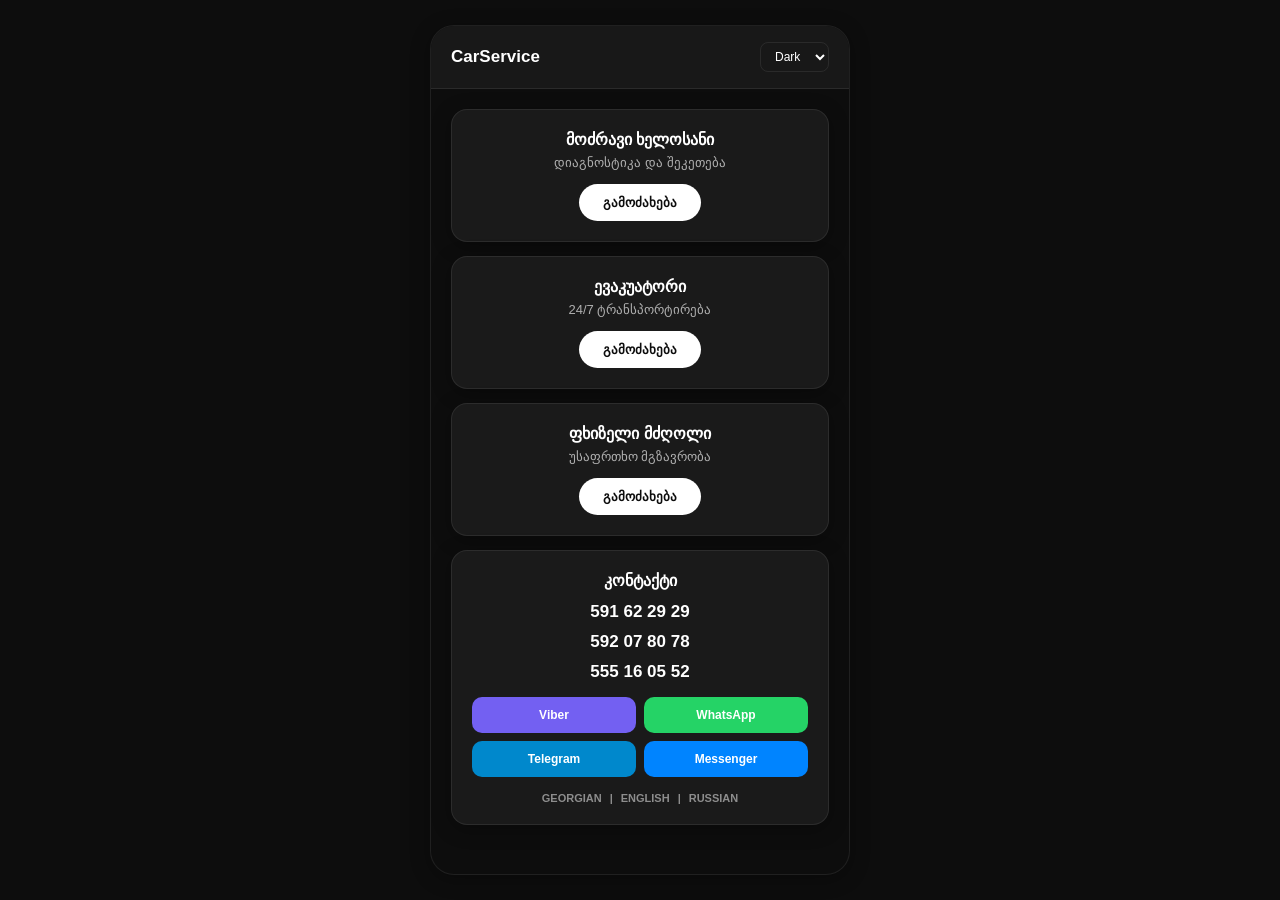
==== index.html @ baabeceb "Switch to automatic live client list feed without session codes" ====
<!DOCTYPE html>
<html lang="ka">
<head>
    <meta charset="UTF-8">
    <meta name="viewport" content="width=device-width, initial-scale=1.0">
    <title>CarService Online</title>
    <style>
        :root {
            --bg-color: #f2f2f7;
            --text-color: #000000;
            --card-bg: #ffffff;
            --header-bg: rgba(255, 255, 255, 0.9);
            --border-color: rgba(0, 0, 0, 0.06);
            --shadow: 0 4px 20px rgba(0, 0, 0, 0.05);
        }
        [data-theme="dark"] {
            --bg-color: #0d0d0d;
            --text-color: #ffffff;
            --card-bg: #1a1a1a;
            --header-bg: rgba(26, 26, 26, 0.9);
            --border-color: rgba(255, 255, 255, 0.08);
            --shadow: 0 4px 20px rgba(0, 0, 0, 0.3);
        }
        body {
            margin: 0; padding: 0;
            font-family: -apple-system, BlinkMacSystemFont, 'Segoe UI', Roboto, sans-serif;
            background-color: var(--bg-color); color: var(--text-color);
            display: flex; justify-content: center; align-items: center; min-height: 100vh;
        }
        .app-container {
            width: 100%; max-width: 420px; min-height: 100vh;
            background-color: var(--bg-color); box-sizing: border-box;
            display: flex; flex-direction: column; box-shadow: var(--shadow); position: relative;
        }
        @media (min-width: 480px) {
            .app-container { min-height: 850px; border-radius: 24px; border: 1px solid var(--border-color); overflow: hidden; }
        }
        header {
            background-color: var(--header-bg); padding: 16px 20px;
            display: flex; justify-content: space-between; align-items: center;
            border-bottom: 1px solid var(--border-color); position: sticky; top: 0; z-index: 10;
        }
        header h1 { margin: 0; font-size: 17px; font-weight: 600; }
        .controls select {
            background: transparent; color: var(--text-color); border: 1px solid var(--border-color);
            border-radius: 8px; padding: 6px 10px; outline: none; cursor: pointer; font-size: 12px;
        }
        .content { padding: 20px; flex-grow: 1; display: flex; flex-direction: column; gap: 14px; }
        .service-card {
            background-color: var(--card-bg); padding: 20px; border-radius: 16px;
            text-align: center; border: 1px solid var(--border-color); box-shadow: var(--shadow);
        }
        .service-card h2 { margin: 0 0 6px 0; font-size: 16px; }
        .service-card p { margin: 0 0 14px 0; font-size: 13px; opacity: 0.65; }
        .contact-btn {
            background-color: var(--text-color); color: var(--bg-color);
            padding: 11px 24px; border-radius: 20px; border: none; cursor: pointer; font-weight: 600; font-size: 13px;
        }
        .status-badge {
            margin-top: 15px; padding: 10px; background: rgba(76, 175, 80, 0.1); color: #4CAF50;
            border-radius: 10px; font-size: 13px; font-weight: 600; display: none;
        }
        .phone-link { display: block; color: var(--text-color); text-decoration: none; font-size: 17px; font-weight: 700; margin: 10px 0; }
        .messengers { display: grid; grid-template-columns: 1fr 1fr; gap: 8px; margin-top: 15px; }
        .msg-btn { padding: 11px; border-radius: 10px; text-decoration: none; font-weight: 600; font-size: 12px; text-align: center; color: white; }
        .btn-viber { background-color: #7360f2; }
        .btn-wa { background-color: #25D366; }
        .btn-tg { background-color: #0088cc; }
        .btn-messenger { background-color: #0084ff; }
        .lang-footer { margin-top: 15px; text-align: center; font-size: 11px; font-weight: 700; opacity: 0.5; display: flex; justify-content: center; gap: 8px; }
    </style>
</head>
<body data-theme="dark">
    <div class="app-container">
        <header>
            <h1>CarService</h1>
            <div class="controls">
                <select onchange="changeTheme(this.value)">
                    <option value="light">Light</option>
                    <option value="dark" selected>Dark</option>
                </select>
            </div>
        </header>

        <div class="content">
            <div class="service-card">
                <h2>მოძრავი ხელოსანი</h2>
                <p>დიაგნოსტიკა და შეკეთება</p>
                <button class="contact-btn" onclick="startOrder('მოძრავი ხელოსანი')">გამოძახება</button>
                <div id="status-mechanic" class="status-badge">📍 ლოკაცია იგზავნება მძღოლთან...</div>
            </div>
            <div class="service-card">
                <h2>ევაკუატორი</h2>
                <p>24/7 ტრანსპორტირება</p>
                <button class="contact-btn" onclick="startOrder('ევაკუატორი')">გამოძახება</button>
                <div id="status-tow_truck" class="status-badge">📍 ლოკაცია იგზავნება მძღოლთან...</div>
            </div>
            <div class="service-card">
                <h2>ფხიზელი მძღოლი</h2>
                <p>უსაფრთხო მგზავრობა</p>
                <button class="contact-btn" onclick="startOrder('ფხიზელი მძღოლი')">გამოძახება</button>
                <div id="status-sober_driver" class="status-badge">📍 ლოკაცია იგზავნება მძღოლთან...</div>
            </div>

            <div class="service-card">
                <h2 style="margin-bottom: 12px;">კონტაქტი</h2>
                <a href="tel:+995591622929" class="phone-link">591 62 29 29</a>
                <a href="tel:+995592078078" class="phone-link">592 07 80 78</a>
                <a href="tel:+995555160552" class="phone-link">555 16 05 52</a>
                <div class="messengers">
                    <a href="viber://chat?number=+995555160552" class="msg-btn btn-viber">Viber</a>
                    <a href="https://wa.me/995555160552" class="msg-btn btn-wa">WhatsApp</a>
                    <a href="https://t.me/+995555160552" class="msg-btn btn-tg">Telegram</a>
                    <a href="https://www.facebook.com/profile.php?id=61589185375942" class="msg-btn btn-messenger">Messenger</a>
                </div>
                <div class="lang-footer">
                    <span>GEORGIAN</span> | <span>ENGLISH</span> | <span>RUSSIAN</span>
                </div>
            </div>
        </div>
    </div>

    <script>
        const WS_URL = "wss://carservice-b3ih.onrender.com/ws/live";
        const clientId = "client_" + Math.random().toString(36).substr(2, 6);
        let clientSocket = null;

        function changeTheme(themeName) { document.body.setAttribute('data-theme', themeName); }

        function startOrder(serviceName) {
            // ვმალავთ ყველა სტატუსს და ვრთავთ არჩეულს
            document.querySelectorAll('.status-badge').forEach(el => el.style.display = 'none');
            
            // ვპოულობთ შესაბამის ღილაკს და ვრთავთ სტატუსს
            event.target.style.display = 'none';
            
            // ვაჩვენებთ შესაბამის შეტყობინებას
            if(serviceName === 'მოძრავი ხელოსანი') document.getElementById('status-mechanic').style.display = 'block';
            if(serviceName === 'ევაკუატორი') document.getElementById('status-tow_truck').style.display = 'block';
            if(serviceName === 'ფხიზელი მძღოლი') document.getElementById('status-sober_driver').style.display = 'block';

            // ვუკავშირდებით ვებ-სოკეტს
            clientSocket = new WebSocket(WS_URL);

            clientSocket.onopen = function() {
                if ("geolocation" in navigator) {
                    navigator.geolocation.watchPosition((pos) => {
                        if (clientSocket.readyState === WebSocket.OPEN) {
                            clientSocket.send(JSON.stringify({
                                clientId: clientId,
                                service: serviceName,
                                lat: pos.coords.latitude,
                                lng: pos.coords.longitude,
                                time: new Date().toLocaleTimeString()
                            }));
                        }
                    }, (err) => {
                        alert("გთხოვთ, ჩართოთ GPS ლოკაცია ტელეფონში!");
                    }, { enableHighAccuracy: true });
                } else {
                    alert("თქვენი ბრაუზერი არ მხარს უჭერს ევროპულ გეოლოკაციას.");
                }
            };
        }
    </script>
</body>
</html>
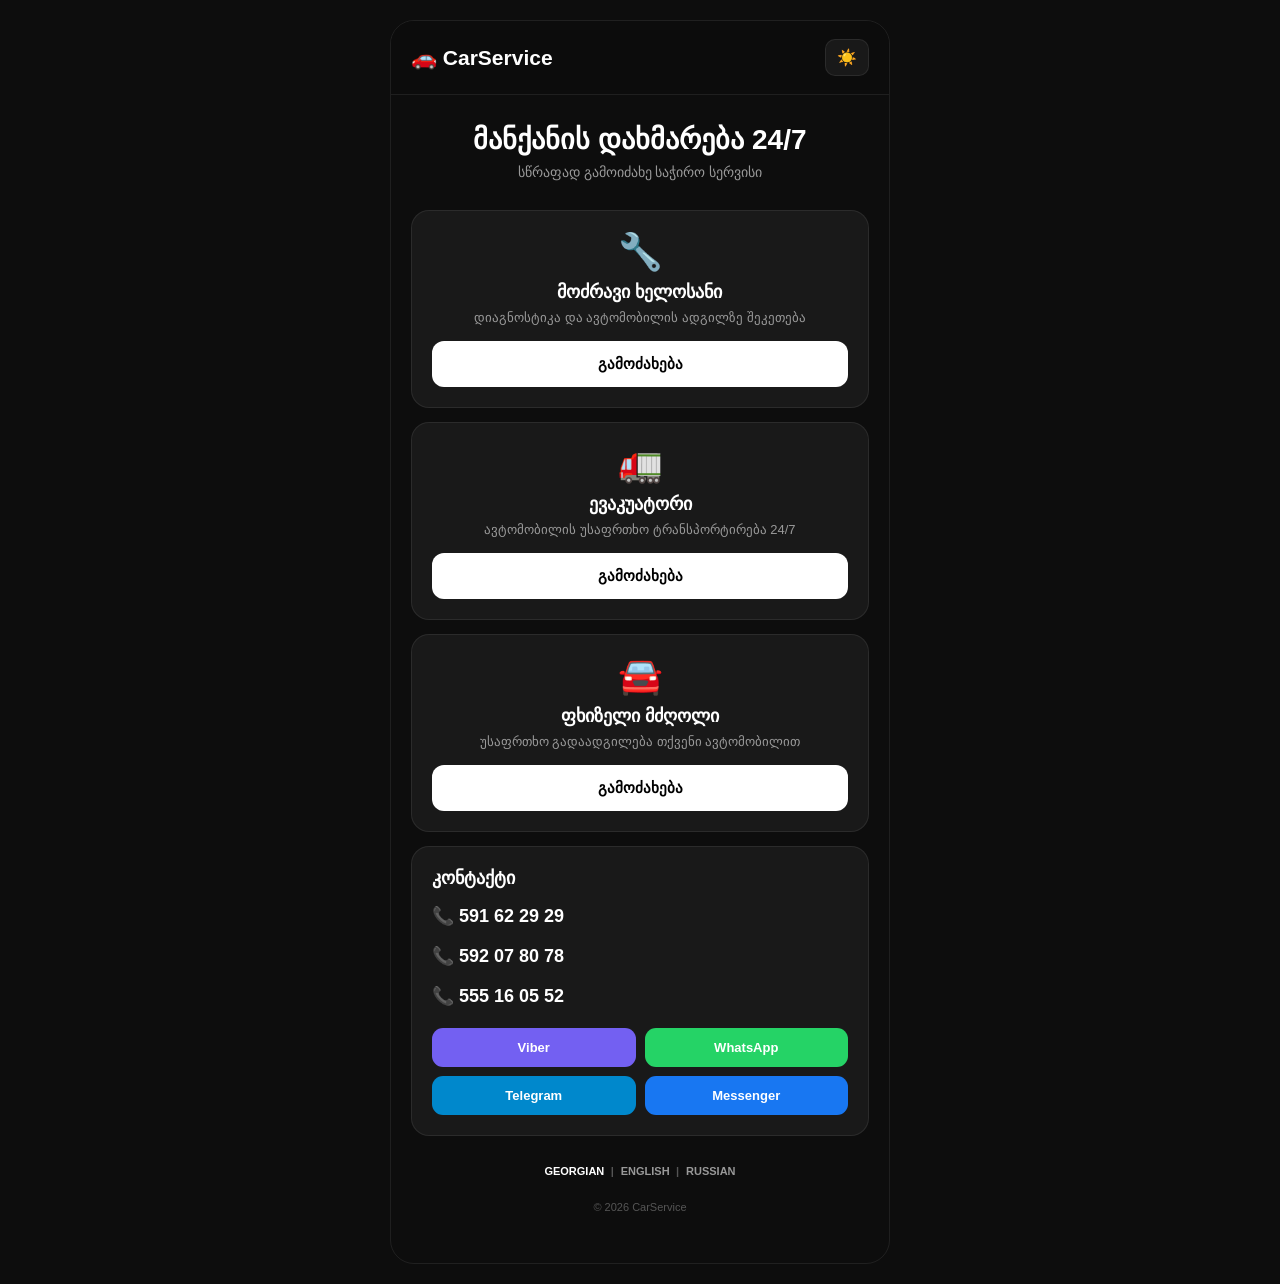
==== commit 8b681ab5: "Add Georgian English Russian language switcher" ====
--- a/index.html
+++ b/index.html
@@ -3,165 +3,1058 @@
 <head>
     <meta charset="UTF-8">
     <meta name="viewport" content="width=device-width, initial-scale=1.0">
-    <title>CarService Online</title>
+    <meta name="theme-color" content="#0d0d0d">
+    <title>CarService</title>
+
     <style>
         :root {
-            --bg-color: #f2f2f7;
-            --text-color: #000000;
-            --card-bg: #ffffff;
-            --header-bg: rgba(255, 255, 255, 0.9);
-            --border-color: rgba(0, 0, 0, 0.06);
-            --shadow: 0 4px 20px rgba(0, 0, 0, 0.05);
-        }
-        [data-theme="dark"] {
-            --bg-color: #0d0d0d;
-            --text-color: #ffffff;
-            --card-bg: #1a1a1a;
-            --header-bg: rgba(26, 26, 26, 0.9);
-            --border-color: rgba(255, 255, 255, 0.08);
-            --shadow: 0 4px 20px rgba(0, 0, 0, 0.3);
-        }
+            --bg: #0d0d0d;
+            --card: #191919;
+            --text: #ffffff;
+            --muted: #999999;
+            --border: rgba(255,255,255,.08);
+            --button: #ffffff;
+            --button-text: #000000;
+            --green: #25d366;
+        }
+
+        * {
+            box-sizing: border-box;
+        }
+
         body {
-            margin: 0; padding: 0;
-            font-family: -apple-system, BlinkMacSystemFont, 'Segoe UI', Roboto, sans-serif;
-            background-color: var(--bg-color); color: var(--text-color);
-            display: flex; justify-content: center; align-items: center; min-height: 100vh;
-        }
-        .app-container {
-            width: 100%; max-width: 420px; min-height: 100vh;
-            background-color: var(--bg-color); box-sizing: border-box;
-            display: flex; flex-direction: column; box-shadow: var(--shadow); position: relative;
-        }
-        @media (min-width: 480px) {
-            .app-container { min-height: 850px; border-radius: 24px; border: 1px solid var(--border-color); overflow: hidden; }
-        }
+            margin: 0;
+            min-height: 100vh;
+            font-family:
+                -apple-system,
+                BlinkMacSystemFont,
+                "Segoe UI",
+                Roboto,
+                Arial,
+                sans-serif;
+            background: var(--bg);
+            color: var(--text);
+        }
+
+        .app {
+            width: 100%;
+            max-width: 500px;
+            min-height: 100vh;
+            margin: auto;
+            padding-bottom: 30px;
+        }
+
         header {
-            background-color: var(--header-bg); padding: 16px 20px;
-            display: flex; justify-content: space-between; align-items: center;
-            border-bottom: 1px solid var(--border-color); position: sticky; top: 0; z-index: 10;
-        }
-        header h1 { margin: 0; font-size: 17px; font-weight: 600; }
-        .controls select {
-            background: transparent; color: var(--text-color); border: 1px solid var(--border-color);
-            border-radius: 8px; padding: 6px 10px; outline: none; cursor: pointer; font-size: 12px;
-        }
-        .content { padding: 20px; flex-grow: 1; display: flex; flex-direction: column; gap: 14px; }
+            position: sticky;
+            top: 0;
+            z-index: 20;
+            display: flex;
+            justify-content: space-between;
+            align-items: center;
+            padding: 18px 20px;
+            background: rgba(13,13,13,.94);
+            backdrop-filter: blur(15px);
+            border-bottom: 1px solid var(--border);
+        }
+
+        .logo {
+            font-size: 21px;
+            font-weight: 800;
+        }
+
+        .theme-btn {
+            border: 1px solid var(--border);
+            background: var(--card);
+            color: var(--text);
+            border-radius: 10px;
+            padding: 8px 11px;
+            cursor: pointer;
+            font-size: 16px;
+        }
+
+        .hero {
+            padding: 28px 20px 10px;
+            text-align: center;
+        }
+
+        .hero h2 {
+            margin: 0 0 8px;
+            font-size: 28px;
+        }
+
+        .hero p {
+            margin: 0;
+            color: var(--muted);
+            font-size: 14px;
+        }
+
+        .content {
+            padding: 20px;
+        }
+
+        .service-card,
+        .contact-card {
+            background: var(--card);
+            border: 1px solid var(--border);
+            border-radius: 18px;
+            padding: 20px;
+            margin-bottom: 14px;
+        }
+
         .service-card {
-            background-color: var(--card-bg); padding: 20px; border-radius: 16px;
-            text-align: center; border: 1px solid var(--border-color); box-shadow: var(--shadow);
-        }
-        .service-card h2 { margin: 0 0 6px 0; font-size: 16px; }
-        .service-card p { margin: 0 0 14px 0; font-size: 13px; opacity: 0.65; }
-        .contact-btn {
-            background-color: var(--text-color); color: var(--bg-color);
-            padding: 11px 24px; border-radius: 20px; border: none; cursor: pointer; font-weight: 600; font-size: 13px;
-        }
-        .status-badge {
-            margin-top: 15px; padding: 10px; background: rgba(76, 175, 80, 0.1); color: #4CAF50;
-            border-radius: 10px; font-size: 13px; font-weight: 600; display: none;
-        }
-        .phone-link { display: block; color: var(--text-color); text-decoration: none; font-size: 17px; font-weight: 700; margin: 10px 0; }
-        .messengers { display: grid; grid-template-columns: 1fr 1fr; gap: 8px; margin-top: 15px; }
-        .msg-btn { padding: 11px; border-radius: 10px; text-decoration: none; font-weight: 600; font-size: 12px; text-align: center; color: white; }
-        .btn-viber { background-color: #7360f2; }
-        .btn-wa { background-color: #25D366; }
-        .btn-tg { background-color: #0088cc; }
-        .btn-messenger { background-color: #0084ff; }
-        .lang-footer { margin-top: 15px; text-align: center; font-size: 11px; font-weight: 700; opacity: 0.5; display: flex; justify-content: center; gap: 8px; }
+            text-align: center;
+        }
+
+        .service-icon {
+            font-size: 36px;
+            margin-bottom: 8px;
+        }
+
+        .service-card h3,
+        .contact-card h3 {
+            margin: 0 0 7px;
+            font-size: 18px;
+        }
+
+        .service-card p {
+            margin: 0 0 16px;
+            color: var(--muted);
+            font-size: 13px;
+        }
+
+        .call-btn {
+            width: 100%;
+            padding: 14px;
+            border: 0;
+            border-radius: 12px;
+            background: var(--button);
+            color: var(--button-text);
+            font-size: 15px;
+            font-weight: 800;
+            cursor: pointer;
+        }
+
+        .call-btn:active {
+            transform: scale(.98);
+        }
+
+        .status {
+            display: none;
+            margin-top: 13px;
+            padding: 12px;
+            border-radius: 12px;
+            background: rgba(37,211,102,.10);
+            color: #4ade80;
+            font-size: 13px;
+            font-weight: 700;
+        }
+
+        .phone {
+            display: block;
+            color: var(--text);
+            text-decoration: none;
+            font-size: 18px;
+            font-weight: 800;
+            padding: 9px 0;
+        }
+
+        .messengers {
+            display: grid;
+            grid-template-columns: 1fr 1fr;
+            gap: 9px;
+            margin-top: 12px;
+        }
+
+        .messenger {
+            padding: 12px 8px;
+            border-radius: 11px;
+            text-align: center;
+            color: white;
+            text-decoration: none;
+            font-size: 13px;
+            font-weight: 800;
+        }
+
+        .viber {
+            background: #7360f2;
+        }
+
+        .whatsapp {
+            background: #25d366;
+        }
+
+        .telegram {
+            background: #0088cc;
+        }
+
+        .messenger-btn {
+            background: #1877f2;
+        }
+
+        .languages {
+            margin-top: 25px;
+            text-align: center;
+            color: var(--muted);
+            font-size: 11px;
+            font-weight: 800;
+            letter-spacing: .4px;
+        }
+
+        .languages button {
+            border: 0;
+            background: transparent;
+            color: var(--muted);
+            cursor: pointer;
+            padding: 4px 3px;
+            font-size: 11px;
+            font-weight: 800;
+        }
+
+        .languages button.active {
+            color: white;
+        }
+
+        .separator {
+            color: #555;
+        }
+
+        .footer {
+            text-align: center;
+            color: #555;
+            font-size: 11px;
+            margin-top: 20px;
+        }
+
+        .location-box {
+            display: none;
+            margin-top: 15px;
+            padding: 14px;
+            border-radius: 12px;
+            background: #101010;
+            border: 1px solid var(--border);
+            font-size: 13px;
+        }
+
+        .location-title {
+            color: #4ade80;
+            font-weight: 800;
+            margin-bottom: 5px;
+        }
+
+        @media (min-width: 520px) {
+            body {
+                padding: 20px 0;
+            }
+
+            .app {
+                min-height: calc(100vh - 40px);
+                border: 1px solid var(--border);
+                border-radius: 24px;
+                overflow: hidden;
+            }
+        }
     </style>
 </head>
-<body data-theme="dark">
-    <div class="app-container">
-        <header>
-            <h1>CarService</h1>
-            <div class="controls">
-                <select onchange="changeTheme(this.value)">
-                    <option value="light">Light</option>
-                    <option value="dark" selected>Dark</option>
-                </select>
+
+<body>
+
+<div class="app">
+
+    <header>
+        <div class="logo">🚗 CarService</div>
+
+        <button class="theme-btn" onclick="toggleTheme()" id="themeButton">
+            ☀️
+        </button>
+    </header>
+
+    <section class="hero">
+        <h2 data-i18n="heroTitle">მანქანის დახმარება 24/7</h2>
+        <p data-i18n="heroText">
+            სწრაფად გამოიძახე საჭირო სერვისი
+        </p>
+    </section>
+
+    <main class="content">
+
+        <!-- MOVING MECHANIC -->
+        <div class="service-card">
+
+            <div class="service-icon">🔧</div>
+
+            <h3 data-i18n="mechanicTitle">
+                მოძრავი ხელოსანი
+            </h3>
+
+            <p data-i18n="mechanicText">
+                დიაგნოსტიკა და ავტომობილის ადგილზე შეკეთება
+            </p>
+
+            <button
+                class="call-btn"
+                id="mechanicButton"
+                onclick="startOrder('mechanic')"
+                data-i18n="callButton">
+                გამოძახება
+            </button>
+
+            <div class="status" id="mechanicStatus">
+                📍 <span data-i18n="locationSending">
+                    ლოკაცია იგზავნება მძღოლთან...
+                </span>
             </div>
-        </header>
-
-        <div class="content">
-            <div class="service-card">
-                <h2>მოძრავი ხელოსანი</h2>
-                <p>დიაგნოსტიკა და შეკეთება</p>
-                <button class="contact-btn" onclick="startOrder('მოძრავი ხელოსანი')">გამოძახება</button>
-                <div id="status-mechanic" class="status-badge">📍 ლოკაცია იგზავნება მძღოლთან...</div>
+
+        </div>
+
+
+        <!-- TOW TRUCK -->
+        <div class="service-card">
+
+            <div class="service-icon">🚛</div>
+
+            <h3 data-i18n="towTitle">
+                ევაკუატორი
+            </h3>
+
+            <p data-i18n="towText">
+                ავტომობილის უსაფრთხო ტრანსპორტირება 24/7
+            </p>
+
+            <button
+                class="call-btn"
+                id="towButton"
+                onclick="startOrder('tow')"
+                data-i18n="callButton">
+                გამოძახება
+            </button>
+
+            <div class="status" id="towStatus">
+                📍 <span data-i18n="locationSending">
+                    ლოკაცია იგზავნება მძღოლთან...
+                </span>
             </div>
-            <div class="service-card">
-                <h2>ევაკუატორი</h2>
-                <p>24/7 ტრანსპორტირება</p>
-                <button class="contact-btn" onclick="startOrder('ევაკუატორი')">გამოძახება</button>
-                <div id="status-tow_truck" class="status-badge">📍 ლოკაცია იგზავნება მძღოლთან...</div>
+
+        </div>
+
+
+        <!-- SOBER DRIVER -->
+        <div class="service-card">
+
+            <div class="service-icon">🚘</div>
+
+            <h3 data-i18n="driverTitle">
+                ფხიზელი მძღოლი
+            </h3>
+
+            <p data-i18n="driverText">
+                უსაფრთხო გადაადგილება თქვენი ავტომობილით
+            </p>
+
+            <button
+                class="call-btn"
+                id="driverButton"
+                onclick="startOrder('driver')"
+                data-i18n="callButton">
+                გამოძახება
+            </button>
+
+            <div class="status" id="driverStatus">
+                📍 <span data-i18n="locationSending">
+                    ლოკაცია იგზავნება მძღოლთან...
+                </span>
             </div>
-            <div class="service-card">
-                <h2>ფხიზელი მძღოლი</h2>
-                <p>უსაფრთხო მგზავრობა</p>
-                <button class="contact-btn" onclick="startOrder('ფხიზელი მძღოლი')">გამოძახება</button>
-                <div id="status-sober_driver" class="status-badge">📍 ლოკაცია იგზავნება მძღოლთან...</div>
+
+        </div>
+
+
+        <!-- CONTACT -->
+        <div class="contact-card">
+
+            <h3 data-i18n="contactTitle">
+                კონტაქტი
+            </h3>
+
+            <a class="phone" href="tel:+995591622929">
+                📞 591 62 29 29
+            </a>
+
+            <a class="phone" href="tel:+995592078078">
+                📞 592 07 80 78
+            </a>
+
+            <a class="phone" href="tel:+995555160552">
+                📞 555 16 05 52
+            </a>
+
+            <div class="messengers">
+
+                <a
+                    class="messenger viber"
+                    href="viber://chat?number=%2B995555160552">
+                    Viber
+                </a>
+
+                <a
+                    class="messenger whatsapp"
+                    href="https://wa.me/995555160552"
+                    target="_blank">
+                    WhatsApp
+                </a>
+
+                <a
+                    class="messenger telegram"
+                    href="https://t.me/+995555160552"
+                    target="_blank">
+                    Telegram
+                </a>
+
+                <a
+                    class="messenger messenger-btn"
+                    href="https://www.facebook.com/profile.php?id=61589185375942"
+                    target="_blank">
+                    Messenger
+                </a>
+
             </div>
 
-            <div class="service-card">
-                <h2 style="margin-bottom: 12px;">კონტაქტი</h2>
-                <a href="tel:+995591622929" class="phone-link">591 62 29 29</a>
-                <a href="tel:+995592078078" class="phone-link">592 07 80 78</a>
-                <a href="tel:+995555160552" class="phone-link">555 16 05 52</a>
-                <div class="messengers">
-                    <a href="viber://chat?number=+995555160552" class="msg-btn btn-viber">Viber</a>
-                    <a href="https://wa.me/995555160552" class="msg-btn btn-wa">WhatsApp</a>
-                    <a href="https://t.me/+995555160552" class="msg-btn btn-tg">Telegram</a>
-                    <a href="https://www.facebook.com/profile.php?id=61589185375942" class="msg-btn btn-messenger">Messenger</a>
-                </div>
-                <div class="lang-footer">
-                    <span>GEORGIAN</span> | <span>ENGLISH</span> | <span>RUSSIAN</span>
-                </div>
-            </div>
         </div>
-    </div>
-
-    <script>
-        const WS_URL = "wss://carservice-b3ih.onrender.com/ws/live";
-        const clientId = "client_" + Math.random().toString(36).substr(2, 6);
-        let clientSocket = null;
-
-        function changeTheme(themeName) { document.body.setAttribute('data-theme', themeName); }
-
-        function startOrder(serviceName) {
-            // ვმალავთ ყველა სტატუსს და ვრთავთ არჩეულს
-            document.querySelectorAll('.status-badge').forEach(el => el.style.display = 'none');
-            
-            // ვპოულობთ შესაბამის ღილაკს და ვრთავთ სტატუსს
-            event.target.style.display = 'none';
-            
-            // ვაჩვენებთ შესაბამის შეტყობინებას
-            if(serviceName === 'მოძრავი ხელოსანი') document.getElementById('status-mechanic').style.display = 'block';
-            if(serviceName === 'ევაკუატორი') document.getElementById('status-tow_truck').style.display = 'block';
-            if(serviceName === 'ფხიზელი მძღოლი') document.getElementById('status-sober_driver').style.display = 'block';
-
-            // ვუკავშირდებით ვებ-სოკეტს
-            clientSocket = new WebSocket(WS_URL);
-
-            clientSocket.onopen = function() {
-                if ("geolocation" in navigator) {
-                    navigator.geolocation.watchPosition((pos) => {
-                        if (clientSocket.readyState === WebSocket.OPEN) {
-                            clientSocket.send(JSON.stringify({
-                                clientId: clientId,
-                                service: serviceName,
-                                lat: pos.coords.latitude,
-                                lng: pos.coords.longitude,
-                                time: new Date().toLocaleTimeString()
-                            }));
+
+
+        <!-- LANGUAGE -->
+        <div class="languages">
+
+            <button
+                id="lang-ka"
+                onclick="setLanguage('ka')"
+                class="active">
+                GEORGIAN
+            </button>
+
+            <span class="separator">|</span>
+
+            <button
+                id="lang-en"
+                onclick="setLanguage('en')">
+                ENGLISH
+            </button>
+
+            <span class="separator">|</span>
+
+            <button
+                id="lang-ru"
+                onclick="setLanguage('ru')">
+                RUSSIAN
+            </button>
+
+        </div>
+
+        <div class="footer">
+            © 2026 CarService
+        </div>
+
+    </main>
+
+</div>
+
+
+<script>
+
+    /* ================================
+       WEBSOCKET
+    ================================= */
+
+    const WS_URL = "wss://carservice-b3ih.onrender.com/ws/live";
+
+    const clientId =
+        "client_" +
+        Math.random()
+            .toString(36)
+            .substring(2, 9);
+
+    let clientSocket = null;
+    let watchId = null;
+
+
+    /* ================================
+       TRANSLATIONS
+    ================================= */
+
+    const translations = {
+
+        ka: {
+
+            heroTitle:
+                "მანქანის დახმარება 24/7",
+
+            heroText:
+                "სწრაფად გამოიძახე საჭირო სერვისი",
+
+            mechanicTitle:
+                "მოძრავი ხელოსანი",
+
+            mechanicText:
+                "დიაგნოსტიკა და ავტომობილის ადგილზე შეკეთება",
+
+            towTitle:
+                "ევაკუატორი",
+
+            towText:
+                "ავტომობილის უსაფრთხო ტრანსპორტირება 24/7",
+
+            driverTitle:
+                "ფხიზელი მძღოლი",
+
+            driverText:
+                "უსაფრთხო გადაადგილება თქვენი ავტომობილით",
+
+            callButton:
+                "გამოძახება",
+
+            locationSending:
+                "ლოკაცია იგზავნება მძღოლთან...",
+
+            contactTitle:
+                "კონტაქტი"
+        },
+
+
+        en: {
+
+            heroTitle:
+                "Car Assistance 24/7",
+
+            heroText:
+                "Quickly request the service you need",
+
+            mechanicTitle:
+                "Mobile Mechanic",
+
+            mechanicText:
+                "Diagnostics and on-site vehicle repair",
+
+            towTitle:
+                "Tow Truck",
+
+            towText:
+                "Safe vehicle transportation 24/7",
+
+            driverTitle:
+                "Sober Driver",
+
+            driverText:
+                "Safe transportation with your vehicle",
+
+            callButton:
+                "Request Service",
+
+            locationSending:
+                "Your location is being sent to the driver...",
+
+            contactTitle:
+                "Contact"
+        },
+
+
+        ru: {
+
+            heroTitle:
+                "Помощь автомобилю 24/7",
+
+            heroText:
+                "Быстро вызовите необходимую услугу",
+
+            mechanicTitle:
+                "Выездной мастер",
+
+            mechanicText:
+                "Диагностика и ремонт автомобиля на месте",
+
+            towTitle:
+                "Эвакуатор",
+
+            towText:
+                "Безопасная транспортировка автомобиля 24/7",
+
+            driverTitle:
+                "Трезвый водитель",
+
+            driverText:
+                "Безопасная поездка на вашем автомобиле",
+
+            callButton:
+                "Вызвать",
+
+            locationSending:
+                "Ваше местоположение отправляется водителю...",
+
+            contactTitle:
+                "Контакты"
+        }
+
+    };
+
+
+    /* ================================
+       LANGUAGE
+    ================================= */
+
+    function setLanguage(lang) {
+
+        const dictionary = translations[lang];
+
+        document
+            .querySelectorAll("[data-i18n]")
+            .forEach(element => {
+
+                const key =
+                    element.getAttribute("data-i18n");
+
+                if (dictionary[key]) {
+                    element.textContent =
+                        dictionary[key];
+                }
+
+            });
+
+
+        document.documentElement.lang = lang;
+
+
+        document
+            .querySelectorAll(".languages button")
+            .forEach(button => {
+                button.classList.remove("active");
+            });
+
+
+        const activeButton =
+            document.getElementById(
+                "lang-" + lang
+            );
+
+        if (activeButton) {
+            activeButton.classList.add("active");
+        }
+
+
+        localStorage.setItem(
+            "carservice-language",
+            lang
+        );
+    }
+
+
+    function loadLanguage() {
+
+        const savedLanguage =
+            localStorage.getItem(
+                "carservice-language"
+            ) || "ka";
+
+        setLanguage(savedLanguage);
+    }
+
+
+    /* ================================
+       THEME
+    ================================= */
+
+    function toggleTheme() {
+
+        const isLight =
+            document.body.classList.contains("light");
+
+        if (isLight) {
+
+            document.body.classList.remove("light");
+
+            document.documentElement.style.setProperty(
+                "--bg",
+                "#0d0d0d"
+            );
+
+            document.documentElement.style.setProperty(
+                "--card",
+                "#191919"
+            );
+
+            document.documentElement.style.setProperty(
+                "--text",
+                "#ffffff"
+            );
+
+            document.documentElement.style.setProperty(
+                "--muted",
+                "#999999"
+            );
+
+            document.documentElement.style.setProperty(
+                "--button",
+                "#ffffff"
+            );
+
+            document.documentElement.style.setProperty(
+                "--button-text",
+                "#000000"
+            );
+
+            document.getElementById(
+                "themeButton"
+            ).textContent = "☀️";
+
+            localStorage.setItem(
+                "carservice-theme",
+                "dark"
+            );
+
+        } else {
+
+            document.body.classList.add("light");
+
+            document.documentElement.style.setProperty(
+                "--bg",
+                "#f2f2f7"
+            );
+
+            document.documentElement.style.setProperty(
+                "--card",
+                "#ffffff"
+            );
+
+            document.documentElement.style.setProperty(
+                "--text",
+                "#111111"
+            );
+
+            document.documentElement.style.setProperty(
+                "--muted",
+                "#666666"
+            );
+
+            document.documentElement.style.setProperty(
+                "--button",
+                "#111111"
+            );
+
+            document.documentElement.style.setProperty(
+                "--button-text",
+                "#ffffff"
+            );
+
+            document.getElementById(
+                "themeButton"
+            ).textContent = "🌙";
+
+            localStorage.setItem(
+                "carservice-theme",
+                "light"
+            );
+        }
+    }
+
+
+    function loadTheme() {
+
+        const theme =
+            localStorage.getItem(
+                "carservice-theme"
+            ) || "dark";
+
+        if (theme === "light") {
+            toggleTheme();
+        }
+    }
+
+
+    /* ================================
+       SERVICE ORDER
+    ================================= */
+
+    function startOrder(service) {
+
+        const buttons = [
+            "mechanicButton",
+            "towButton",
+            "driverButton"
+        ];
+
+        const statuses = [
+            "mechanicStatus",
+            "towStatus",
+            "driverStatus"
+        ];
+
+
+        buttons.forEach(id => {
+
+            const button =
+                document.getElementById(id);
+
+            if (button) {
+                button.style.display = "block";
+            }
+
+        });
+
+
+        statuses.forEach(id => {
+
+            const status =
+                document.getElementById(id);
+
+            if (status) {
+                status.style.display = "none";
+            }
+
+        });
+
+
+        let buttonId;
+        let statusId;
+        let serviceName;
+
+
+        if (service === "mechanic") {
+
+            buttonId = "mechanicButton";
+            statusId = "mechanicStatus";
+            serviceName = "მოძრავი ხელოსანი";
+
+        } else if (service === "tow") {
+
+            buttonId = "towButton";
+            statusId = "towStatus";
+            serviceName = "ევაკუატორი";
+
+        } else {
+
+            buttonId = "driverButton";
+            statusId = "driverStatus";
+            serviceName = "ფხიზელი მძღოლი";
+        }
+
+
+        document.getElementById(
+            buttonId
+        ).style.display = "none";
+
+
+        document.getElementById(
+            statusId
+        ).style.display = "block";
+
+
+        connectSocket(
+            serviceName,
+            statusId
+        );
+    }
+
+
+    /* ================================
+       CONNECT TO SERVER
+    ================================= */
+
+    function connectSocket(
+        serviceName,
+        statusId
+    ) {
+
+        if (clientSocket) {
+
+            try {
+                clientSocket.close();
+            } catch (e) {}
+
+        }
+
+
+        clientSocket =
+            new WebSocket(WS_URL);
+
+
+        clientSocket.onopen = function() {
+
+            sendLocation(
+                serviceName,
+                statusId
+            );
+
+
+            if (
+                navigator.geolocation
+            ) {
+
+                if (watchId !== null) {
+
+                    navigator.geolocation.clearWatch(
+                        watchId
+                    );
+
+                }
+
+
+                watchId =
+                    navigator.geolocation.watchPosition(
+
+                        function(position) {
+
+                            sendPosition(
+                                position,
+                                serviceName
+                            );
+
+                        },
+
+                        function(error) {
+
+                            console.log(
+                                "GPS error:",
+                                error
+                            );
+
+                            alert(
+                                "გთხოვთ, დაუშვათ ლოკაციის გამოყენება."
+                            );
+
+                        },
+
+                        {
+                            enableHighAccuracy: true,
+                            maximumAge: 5000,
+                            timeout: 15000
                         }
-                    }, (err) => {
-                        alert("გთხოვთ, ჩართოთ GPS ლოკაცია ტელეფონში!");
-                    }, { enableHighAccuracy: true });
-                } else {
-                    alert("თქვენი ბრაუზერი არ მხარს უჭერს ევროპულ გეოლოკაციას.");
-                }
+                    );
+            }
+        };
+
+
+        clientSocket.onerror =
+            function(error) {
+
+                console.log(
+                    "WebSocket error:",
+                    error
+                );
+
             };
-        }
-    </script>
+
+
+        clientSocket.onclose =
+            function() {
+
+                console.log(
+                    "WebSocket connection closed"
+                );
+
+            };
+    }
+
+
+    function sendLocation(
+        serviceName,
+        statusId
+    ) {
+
+        if (
+            !navigator.geolocation
+        ) {
+
+            alert(
+                "თქვენს მოწყობილობას GPS ლოკაცია არ აქვს."
+            );
+
+            return;
+        }
+
+
+        navigator.geolocation.getCurrentPosition(
+
+            function(position) {
+
+                sendPosition(
+                    position,
+                    serviceName
+                );
+
+            },
+
+            function(error) {
+
+                console.log(
+                    "GPS error:",
+                    error
+                );
+
+                alert(
+                    "გთხოვთ, ჩართოთ GPS და დაუშვათ ლოკაცია."
+                );
+
+            },
+
+            {
+                enableHighAccuracy: true,
+                timeout: 15000,
+                maximumAge: 0
+            }
+        );
+    }
+
+
+    function sendPosition(
+        position,
+        serviceName
+    ) {
+
+        if (
+            !clientSocket ||
+            clientSocket.readyState !== WebSocket.OPEN
+        ) {
+            return;
+        }
+
+
+        const data = {
+
+            sender: "client",
+
+            clientId: clientId,
+
+            service: serviceName,
+
+            lat: position.coords.latitude,
+
+            lng: position.coords.longitude,
+
+            accuracy:
+                position.coords.accuracy,
+
+            time:
+                new Date().toLocaleTimeString()
+
+        };
+
+
+        clientSocket.send(
+            JSON.stringify(data)
+        );
+
+
+        console.log(
+            "Location sent:",
+            data
+        );
+    }
+
+
+    /* ================================
+       START
+    ================================= */
+
+    loadLanguage();
+    loadTheme();
+
+</script>
+
 </body>
 </html>
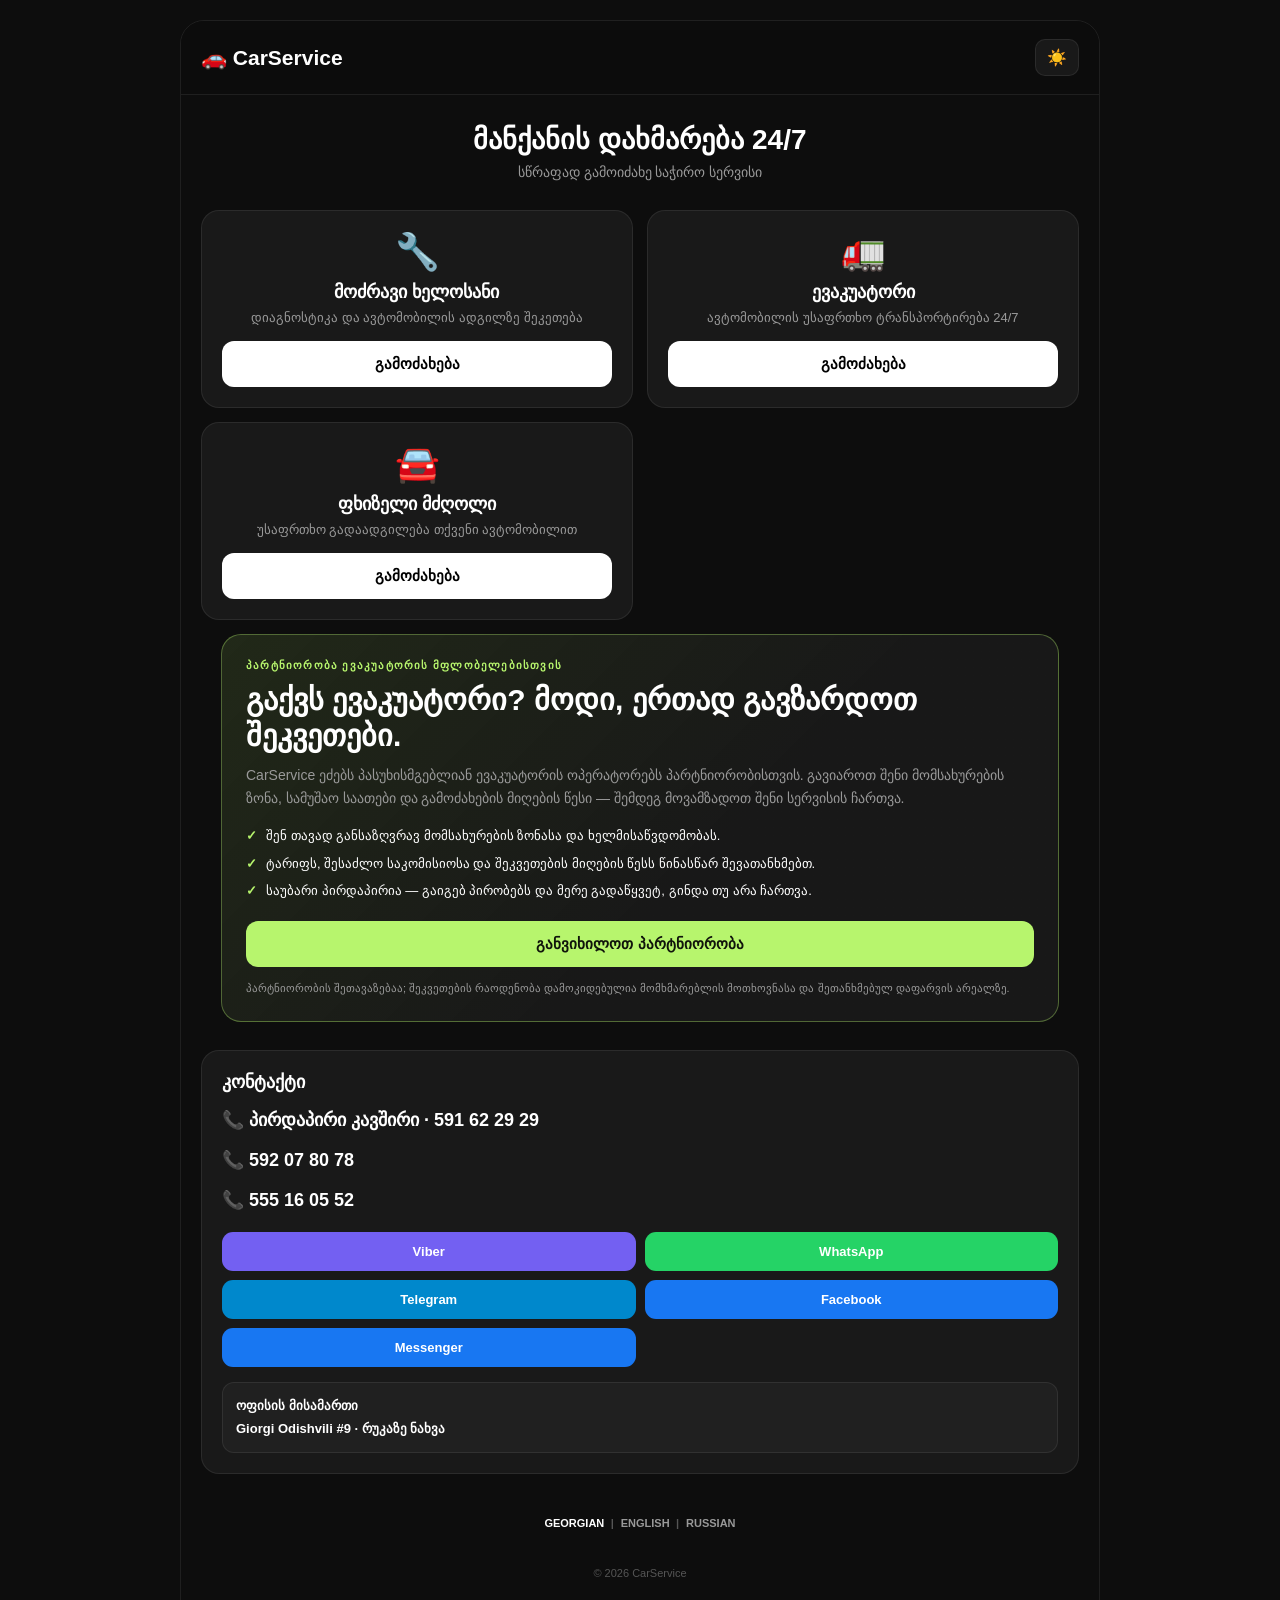
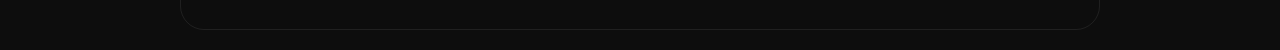
==== commit 20417afc: "Add multilingual tow partner offer and contact details" ====
--- a/index.html
+++ b/index.html
@@ -4,7 +4,8 @@
     <meta charset="UTF-8">
     <meta name="viewport" content="width=device-width, initial-scale=1.0">
     <meta name="theme-color" content="#0d0d0d">
-    <title>CarService</title>
+    <title>CarService | Roadside Assistance 24/7</title>
+    <meta name="description" content="24/7 roadside assistance, mobile mechanic and tow truck service. Partner with CarService.">
 
     <style>
         :root {
@@ -38,7 +39,7 @@
 
         .app {
             width: 100%;
-            max-width: 500px;
+            max-width: 920px;
             min-height: 100vh;
             margin: auto;
             padding-bottom: 30px;
@@ -93,7 +94,8 @@
         }
 
         .service-card,
-        .contact-card {
+        .contact-card,
+        .partner-card {
             background: var(--card);
             border: 1px solid var(--border);
             border-radius: 18px;
@@ -187,7 +189,8 @@
             background: #0088cc;
         }
 
-        .messenger-btn {
+        .messenger-btn,
+        .facebook {
             background: #1877f2;
         }
 
@@ -225,6 +228,99 @@
             margin-top: 20px;
         }
 
+        .partner-card {
+            margin: 0 20px 14px;
+            padding: 24px;
+            border: 1px solid rgba(183, 245, 109, .35);
+            border-radius: 20px;
+            background: linear-gradient(135deg, rgba(183,245,109,.12), rgba(25,25,25,.96) 58%);
+        }
+
+        .partner-kicker {
+            color: #b7f56d;
+            font-size: 11px;
+            font-weight: 900;
+            letter-spacing: 1.2px;
+            text-transform: uppercase;
+            margin-bottom: 10px;
+        }
+
+        .partner-card h2 {
+            margin: 0 0 10px;
+            font-size: clamp(22px, 4vw, 30px);
+            line-height: 1.2;
+        }
+
+        .partner-card p {
+            color: var(--muted);
+            line-height: 1.65;
+            margin: 0 0 14px;
+            font-size: 14px;
+        }
+
+        .partner-points {
+            display: grid;
+            gap: 8px;
+            padding: 0;
+            margin: 16px 0 20px;
+            list-style: none;
+        }
+
+        .partner-points li {
+            color: var(--text);
+            font-size: 13px;
+            line-height: 1.5;
+        }
+
+        .partner-points li::before {
+            content: "✓";
+            color: #b7f56d;
+            font-weight: 900;
+            margin-right: 9px;
+        }
+
+        .partner-cta {
+            display: block;
+            text-align: center;
+            text-decoration: none;
+            background: #b7f56d;
+            color: #10140b;
+        }
+
+        .partner-note {
+            margin: 12px 0 0 !important;
+            font-size: 11px !important;
+        }
+
+        .office-address {
+            margin-top: 15px;
+            padding: 13px;
+            border: 1px solid var(--border);
+            border-radius: 12px;
+            background: rgba(255,255,255,.03);
+            font-size: 13px;
+            line-height: 1.5;
+        }
+
+        .office-address a {
+            display: inline-block;
+            margin-top: 4px;
+            color: var(--text);
+            font-weight: 700;
+            text-decoration: none;
+        }
+
+        @media (min-width: 720px) {
+            .content {
+                display: grid;
+                grid-template-columns: repeat(2, minmax(0, 1fr));
+                align-items: start;
+                gap: 14px;
+            }
+            .service-card, .contact-card { margin-bottom: 0; }
+            .partner-card, .contact-card, .languages, .footer { grid-column: 1 / -1; }
+        }
+
         .location-box {
             display: none;
             margin-top: 15px;
@@ -367,6 +463,20 @@
         </div>
 
 
+        <!-- PARTNER OFFER -->
+        <section class="partner-card" aria-labelledby="partnerTitle">
+            <div class="partner-kicker" data-i18n="partnerKicker">პარტნიორობა ევაკუატორის მფლობელებისთვის</div>
+            <h2 id="partnerTitle" data-i18n="partnerTitle">გაქვს ევაკუატორი? მოდი, ერთად გავზარდოთ შეკვეთები.</h2>
+            <p data-i18n="partnerText">CarService ეძებს პასუხისმგებლიან ევაკუატორის ოპერატორებს პარტნიორობისთვის. გავიაროთ შენი მომსახურების ზონა, სამუშაო საათები და გამოძახების მიღების წესი — შემდეგ მოვამზადოთ შენი სერვისის ჩართვა.</p>
+            <ul class="partner-points">
+                <li data-i18n="partnerPoint1">შენ თავად განსაზღვრავ მომსახურების ზონასა და ხელმისაწვდომობას.</li>
+                <li data-i18n="partnerPoint2">ტარიფს, შესაძლო საკომისიოსა და შეკვეთების მიღების წესს წინასწარ შევათანხმებთ.</li>
+                <li data-i18n="partnerPoint3">საუბარი პირდაპირია — გაიგებ პირობებს და მერე გადაწყვეტ, გინდა თუ არა ჩართვა.</li>
+            </ul>
+            <a class="call-btn partner-cta" href="tel:+995591622929" data-i18n="partnerCta">განვიხილოთ პარტნიორობა</a>
+            <p class="partner-note" data-i18n="partnerNote">პარტნიორობის შეთავაზებაა; შეკვეთების რაოდენობა დამოკიდებულია მომხმარებლის მოთხოვნასა და შეთანხმებულ დაფარვის არეალზე.</p>
+        </section>
+
         <!-- CONTACT -->
         <div class="contact-card">
 
@@ -375,7 +485,7 @@
             </h3>
 
             <a class="phone" href="tel:+995591622929">
-                📞 591 62 29 29
+                📞 <span data-i18n="mainPhoneLabel">პირდაპირი კავშირი</span> · 591 62 29 29
             </a>
 
             <a class="phone" href="tel:+995592078078">
@@ -403,9 +513,16 @@
 
                 <a
                     class="messenger telegram"
-                    href="https://t.me/+995555160552"
-                    target="_blank">
+                    href="https://t.me/miqelius88"
+                    target="_blank" rel="noopener noreferrer">
                     Telegram
+                </a>
+
+                <a
+                    class="messenger facebook"
+                    href="https://www.facebook.com/profile.php?id=61589185375942"
+                    target="_blank" rel="noopener noreferrer">
+                    Facebook
                 </a>
 
                 <a
@@ -417,6 +534,11 @@
 
             </div>
 
+            <div class="office-address">
+                <strong data-i18n="officeLabel">ოფისის მისამართი</strong><br>
+                <a href="https://maps.google.com/?q=Giorgi+Odishvili+9" target="_blank" rel="noopener noreferrer">Giorgi Odishvili #9 · <span data-i18n="mapLink">რუკაზე ნახვა</span></a>
+            </div>
+
         </div>
 
 
@@ -514,7 +636,29 @@
                 "ლოკაცია იგზავნება მძღოლთან...",
 
             contactTitle:
-                "კონტაქტი"
+                "კონტაქტი",
+            partnerKicker:
+                "პარტნიორობა ევაკუატორის მფლობელებისთვის",
+            partnerTitle:
+                "გაქვს ევაკუატორი? მოდი, ერთად გავზარდოთ შეკვეთები.",
+            partnerText:
+                "CarService ეძებს პასუხისმგებლიან ევაკუატორის ოპერატორებს პარტნიორობისთვის. გავიაროთ შენი მომსახურების ზონა, სამუშაო საათები და გამოძახების მიღების წესი — შემდეგ მოვამზადოთ შენი სერვისის ჩართვა.",
+            partnerPoint1:
+                "შენ თავად განსაზღვრავ მომსახურების ზონასა და ხელმისაწვდომობას.",
+            partnerPoint2:
+                "ტარიფს, შესაძლო საკომისიოსა და შეკვეთების მიღების წესს წინასწარ შევათანხმებთ.",
+            partnerPoint3:
+                "საუბარი პირდაპირია — გაიგებ პირობებს და მერე გადაწყვეტ, გინდა თუ არა ჩართვა.",
+            partnerCta:
+                "განვიხილოთ პარტნიორობა",
+            partnerNote:
+                "პარტნიორობის შეთავაზებაა; შეკვეთების რაოდენობა დამოკიდებულია მომხმარებლის მოთხოვნასა და შეთანხმებულ დაფარვის არეალზე.",
+            mainPhoneLabel:
+                "პირდაპირი კავშირი",
+            officeLabel:
+                "ოფისის მისამართი",
+            mapLink:
+                "რუკაზე ნახვა"
         },
 
 
@@ -551,7 +695,29 @@
                 "Your location is being sent to the driver...",
 
             contactTitle:
-                "Contact"
+                "Contact",
+            partnerKicker:
+                "Tow operator partnership",
+            partnerTitle:
+                "Own a tow truck? Let’s grow the service together.",
+            partnerText:
+                "CarService is looking for reliable tow operators to partner with. Let’s discuss your service area, availability and how you handle requests, then plan how to onboard your service.",
+            partnerPoint1:
+                "You choose your coverage area and when you are available.",
+            partnerPoint2:
+                "Rates, any commission and request handling are agreed in advance.",
+            partnerPoint3:
+                "A straightforward conversation: review the terms, then decide whether to join.",
+            partnerCta:
+                "Discuss a partnership",
+            partnerNote:
+                "This is a partnership proposal. Request volume depends on customer demand and the agreed coverage area.",
+            mainPhoneLabel:
+                "Direct line",
+            officeLabel:
+                "Office address",
+            mapLink:
+                "View map"
         },
 
 
@@ -588,7 +754,29 @@
                 "Ваше местоположение отправляется водителю...",
 
             contactTitle:
-                "Контакты"
+                "Контакты",
+            partnerKicker:
+                "Партнёрство для владельцев эвакуаторов",
+            partnerTitle:
+                "У вас эвакуатор? Давайте развивать сервис вместе.",
+            partnerText:
+                "CarService ищет надёжных операторов эвакуаторов для сотрудничества. Обсудим вашу зону обслуживания, график и порядок приёма заявок, а затем подготовим подключение вашего сервиса.",
+            partnerPoint1:
+                "Вы сами определяете зону обслуживания и доступность.",
+            partnerPoint2:
+                "Тарифы, возможную комиссию и порядок заявок согласуем заранее.",
+            partnerPoint3:
+                "Всё прозрачно: сначала условия, затем ваше решение о подключении.",
+            partnerCta:
+                "Обсудить сотрудничество",
+            partnerNote:
+                "Это предложение о партнёрстве. Количество заявок зависит от спроса клиентов и согласованной зоны обслуживания.",
+            mainPhoneLabel:
+                "Прямая линия",
+            officeLabel:
+                "Адрес офиса",
+            mapLink:
+                "Посмотреть на карте"
         }
 
     };
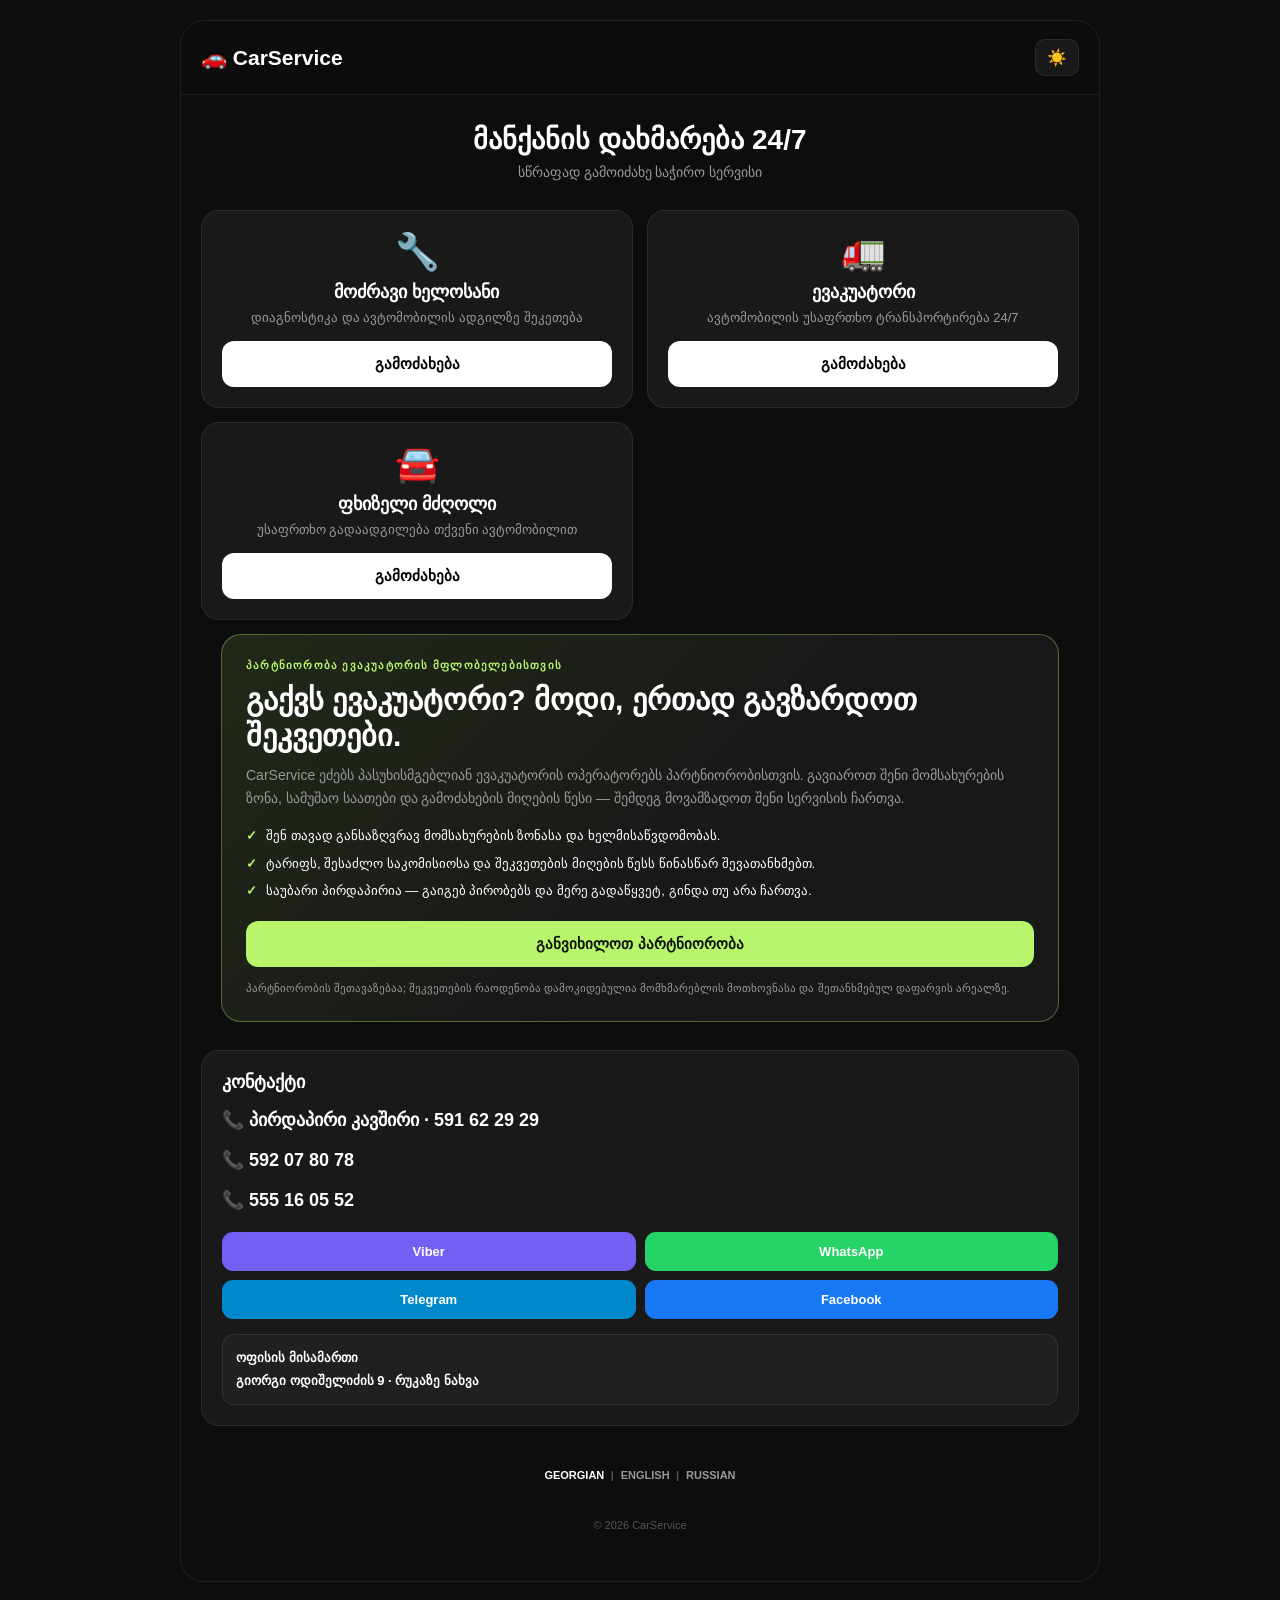
==== commit 3a09151d: "Refine office address and Facebook contact" ====
--- a/index.html
+++ b/index.html
@@ -525,18 +525,12 @@
                     Facebook
                 </a>
 
-                <a
-                    class="messenger messenger-btn"
-                    href="https://www.facebook.com/profile.php?id=61589185375942"
-                    target="_blank">
-                    Messenger
-                </a>
 
             </div>
 
             <div class="office-address">
                 <strong data-i18n="officeLabel">ოფისის მისამართი</strong><br>
-                <a href="https://maps.google.com/?q=Giorgi+Odishvili+9" target="_blank" rel="noopener noreferrer">Giorgi Odishvili #9 · <span data-i18n="mapLink">რუკაზე ნახვა</span></a>
+                <a href="https://maps.google.com/?q=Giorgi+Odishelidze+9" target="_blank" rel="noopener noreferrer"><span data-i18n="officeAddress">გიორგი ოდიშელიძის 9</span> · <span data-i18n="mapLink">რუკაზე ნახვა</span></a>
             </div>
 
         </div>
@@ -658,7 +652,9 @@
             officeLabel:
                 "ოფისის მისამართი",
             mapLink:
-                "რუკაზე ნახვა"
+                "რუკაზე ნახვა",
+            officeAddress:
+                "გიორგი ოდიშელიძის 9"
         },
 
 
@@ -717,7 +713,9 @@
             officeLabel:
                 "Office address",
             mapLink:
-                "View map"
+                "View map",
+            officeAddress:
+                "9 Giorgi Odishelidze St."
         },
 
 
@@ -776,7 +774,9 @@
             officeLabel:
                 "Адрес офиса",
             mapLink:
-                "Посмотреть на карте"
+                "Посмотреть на карте",
+            officeAddress:
+                "ул. Георгия Одишелидзе, 9"
         }
 
     };
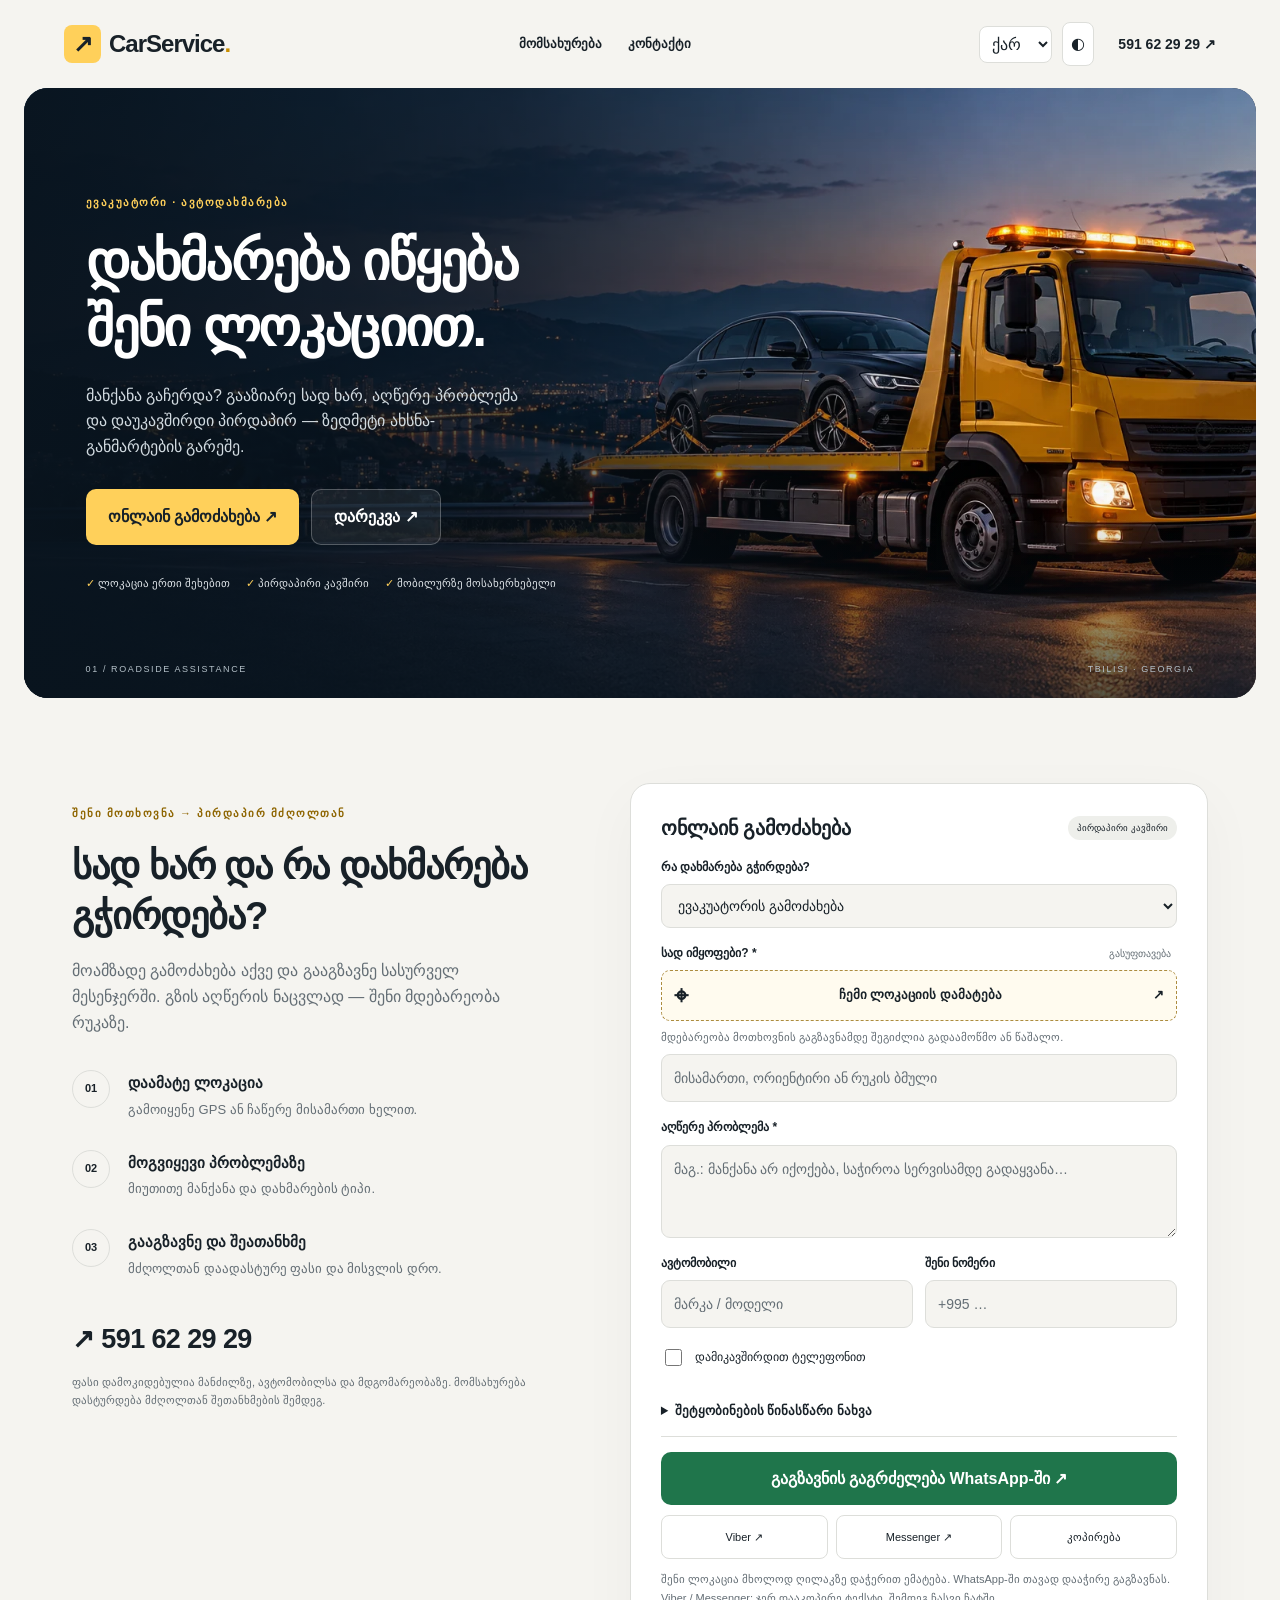
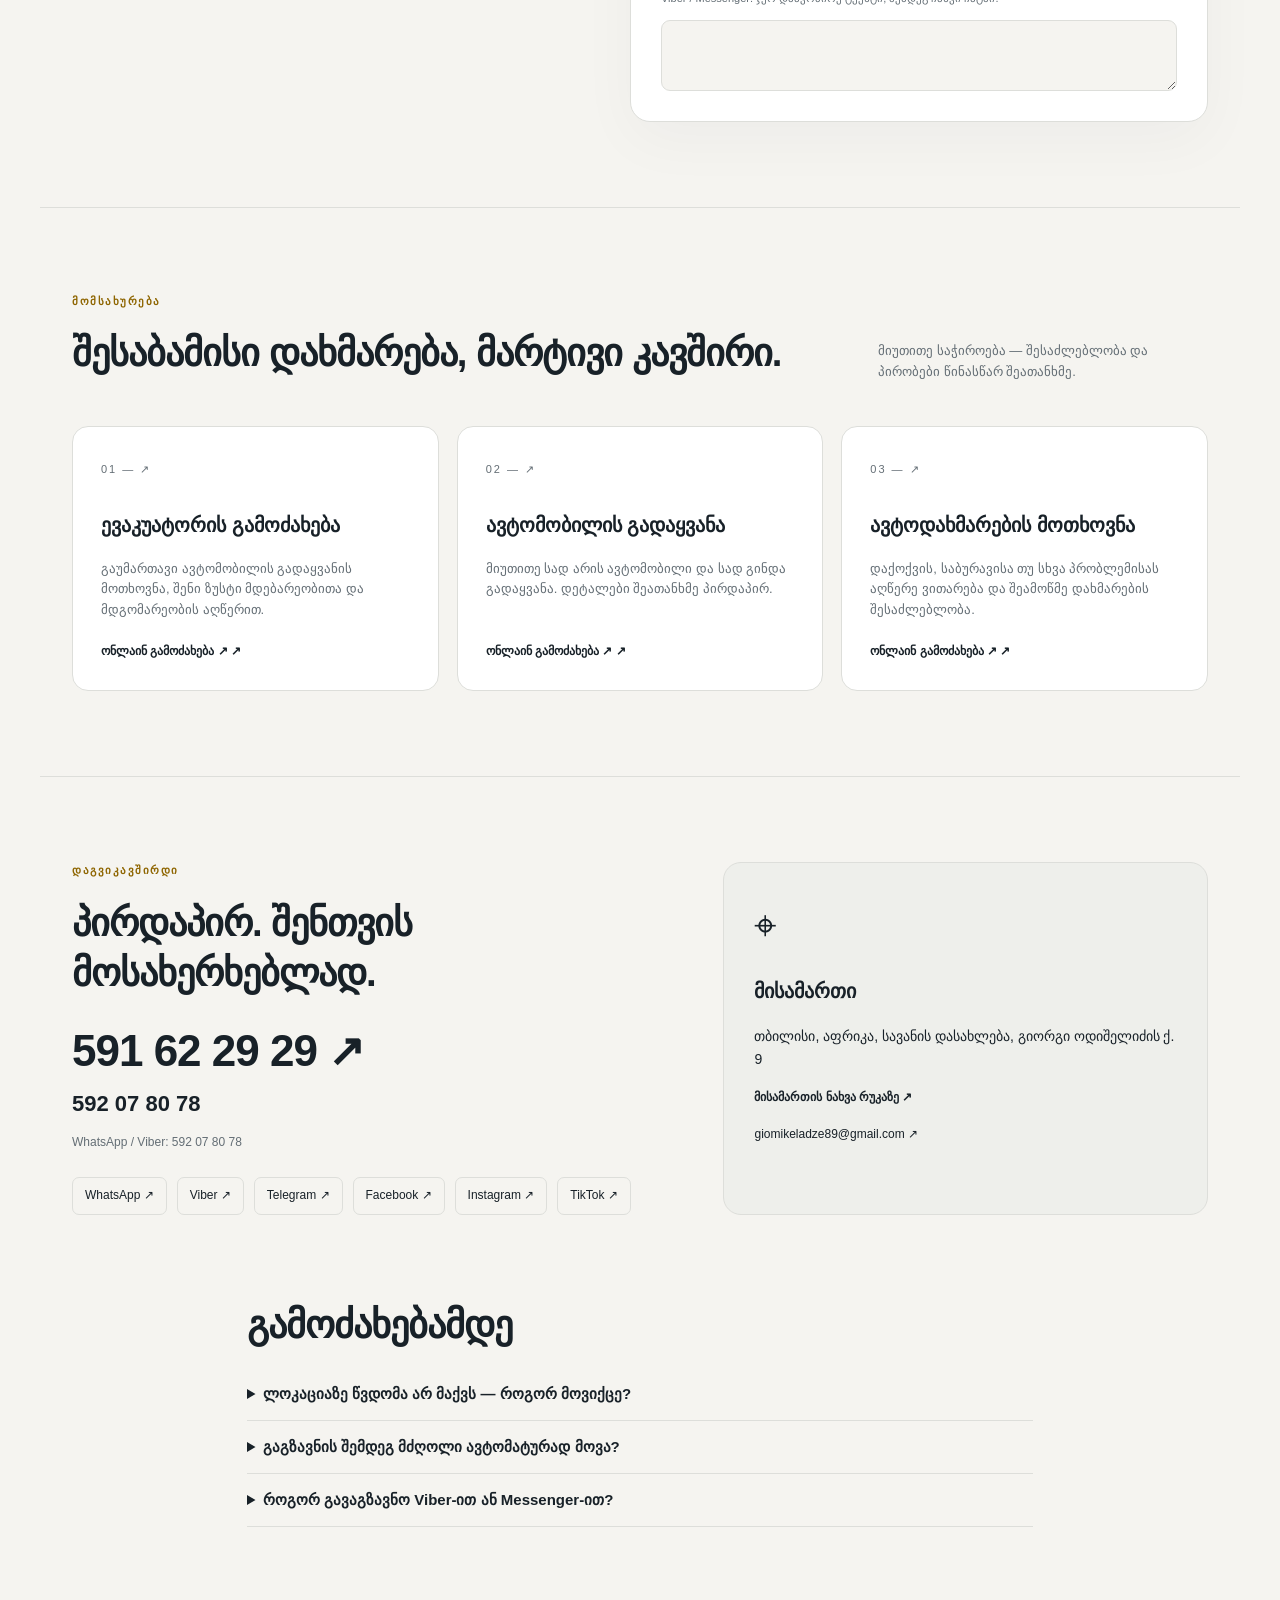
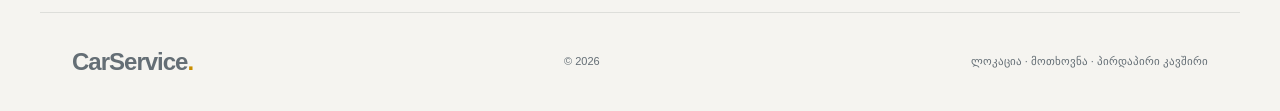
==== commit cbe1c4fa: "Build multilingual tow request website with GPS and direct messenger handoff" ====
--- a/index.html
+++ b/index.html
@@ -1,1248 +1,10 @@
-<!DOCTYPE html>
-<html lang="ka">
-<head>
-    <meta charset="UTF-8">
-    <meta name="viewport" content="width=device-width, initial-scale=1.0">
-    <meta name="theme-color" content="#0d0d0d">
-    <title>CarService | Roadside Assistance 24/7</title>
-    <meta name="description" content="24/7 roadside assistance, mobile mechanic and tow truck service. Partner with CarService.">
-
-    <style>
-        :root {
-            --bg: #0d0d0d;
-            --card: #191919;
-            --text: #ffffff;
-            --muted: #999999;
-            --border: rgba(255,255,255,.08);
-            --button: #ffffff;
-            --button-text: #000000;
-            --green: #25d366;
-        }
-
-        * {
-            box-sizing: border-box;
-        }
-
-        body {
-            margin: 0;
-            min-height: 100vh;
-            font-family:
-                -apple-system,
-                BlinkMacSystemFont,
-                "Segoe UI",
-                Roboto,
-                Arial,
-                sans-serif;
-            background: var(--bg);
-            color: var(--text);
-        }
-
-        .app {
-            width: 100%;
-            max-width: 920px;
-            min-height: 100vh;
-            margin: auto;
-            padding-bottom: 30px;
-        }
-
-        header {
-            position: sticky;
-            top: 0;
-            z-index: 20;
-            display: flex;
-            justify-content: space-between;
-            align-items: center;
-            padding: 18px 20px;
-            background: rgba(13,13,13,.94);
-            backdrop-filter: blur(15px);
-            border-bottom: 1px solid var(--border);
-        }
-
-        .logo {
-            font-size: 21px;
-            font-weight: 800;
-        }
-
-        .theme-btn {
-            border: 1px solid var(--border);
-            background: var(--card);
-            color: var(--text);
-            border-radius: 10px;
-            padding: 8px 11px;
-            cursor: pointer;
-            font-size: 16px;
-        }
-
-        .hero {
-            padding: 28px 20px 10px;
-            text-align: center;
-        }
-
-        .hero h2 {
-            margin: 0 0 8px;
-            font-size: 28px;
-        }
-
-        .hero p {
-            margin: 0;
-            color: var(--muted);
-            font-size: 14px;
-        }
-
-        .content {
-            padding: 20px;
-        }
-
-        .service-card,
-        .contact-card,
-        .partner-card {
-            background: var(--card);
-            border: 1px solid var(--border);
-            border-radius: 18px;
-            padding: 20px;
-            margin-bottom: 14px;
-        }
-
-        .service-card {
-            text-align: center;
-        }
-
-        .service-icon {
-            font-size: 36px;
-            margin-bottom: 8px;
-        }
-
-        .service-card h3,
-        .contact-card h3 {
-            margin: 0 0 7px;
-            font-size: 18px;
-        }
-
-        .service-card p {
-            margin: 0 0 16px;
-            color: var(--muted);
-            font-size: 13px;
-        }
-
-        .call-btn {
-            width: 100%;
-            padding: 14px;
-            border: 0;
-            border-radius: 12px;
-            background: var(--button);
-            color: var(--button-text);
-            font-size: 15px;
-            font-weight: 800;
-            cursor: pointer;
-        }
-
-        .call-btn:active {
-            transform: scale(.98);
-        }
-
-        .status {
-            display: none;
-            margin-top: 13px;
-            padding: 12px;
-            border-radius: 12px;
-            background: rgba(37,211,102,.10);
-            color: #4ade80;
-            font-size: 13px;
-            font-weight: 700;
-        }
-
-        .phone {
-            display: block;
-            color: var(--text);
-            text-decoration: none;
-            font-size: 18px;
-            font-weight: 800;
-            padding: 9px 0;
-        }
-
-        .messengers {
-            display: grid;
-            grid-template-columns: 1fr 1fr;
-            gap: 9px;
-            margin-top: 12px;
-        }
-
-        .messenger {
-            padding: 12px 8px;
-            border-radius: 11px;
-            text-align: center;
-            color: white;
-            text-decoration: none;
-            font-size: 13px;
-            font-weight: 800;
-        }
-
-        .viber {
-            background: #7360f2;
-        }
-
-        .whatsapp {
-            background: #25d366;
-        }
-
-        .telegram {
-            background: #0088cc;
-        }
-
-        .messenger-btn,
-        .facebook {
-            background: #1877f2;
-        }
-
-        .languages {
-            margin-top: 25px;
-            text-align: center;
-            color: var(--muted);
-            font-size: 11px;
-            font-weight: 800;
-            letter-spacing: .4px;
-        }
-
-        .languages button {
-            border: 0;
-            background: transparent;
-            color: var(--muted);
-            cursor: pointer;
-            padding: 4px 3px;
-            font-size: 11px;
-            font-weight: 800;
-        }
-
-        .languages button.active {
-            color: white;
-        }
-
-        .separator {
-            color: #555;
-        }
-
-        .footer {
-            text-align: center;
-            color: #555;
-            font-size: 11px;
-            margin-top: 20px;
-        }
-
-        .partner-card {
-            margin: 0 20px 14px;
-            padding: 24px;
-            border: 1px solid rgba(183, 245, 109, .35);
-            border-radius: 20px;
-            background: linear-gradient(135deg, rgba(183,245,109,.12), rgba(25,25,25,.96) 58%);
-        }
-
-        .partner-kicker {
-            color: #b7f56d;
-            font-size: 11px;
-            font-weight: 900;
-            letter-spacing: 1.2px;
-            text-transform: uppercase;
-            margin-bottom: 10px;
-        }
-
-        .partner-card h2 {
-            margin: 0 0 10px;
-            font-size: clamp(22px, 4vw, 30px);
-            line-height: 1.2;
-        }
-
-        .partner-card p {
-            color: var(--muted);
-            line-height: 1.65;
-            margin: 0 0 14px;
-            font-size: 14px;
-        }
-
-        .partner-points {
-            display: grid;
-            gap: 8px;
-            padding: 0;
-            margin: 16px 0 20px;
-            list-style: none;
-        }
-
-        .partner-points li {
-            color: var(--text);
-            font-size: 13px;
-            line-height: 1.5;
-        }
-
-        .partner-points li::before {
-            content: "✓";
-            color: #b7f56d;
-            font-weight: 900;
-            margin-right: 9px;
-        }
-
-        .partner-cta {
-            display: block;
-            text-align: center;
-            text-decoration: none;
-            background: #b7f56d;
-            color: #10140b;
-        }
-
-        .partner-note {
-            margin: 12px 0 0 !important;
-            font-size: 11px !important;
-        }
-
-        .office-address {
-            margin-top: 15px;
-            padding: 13px;
-            border: 1px solid var(--border);
-            border-radius: 12px;
-            background: rgba(255,255,255,.03);
-            font-size: 13px;
-            line-height: 1.5;
-        }
-
-        .office-address a {
-            display: inline-block;
-            margin-top: 4px;
-            color: var(--text);
-            font-weight: 700;
-            text-decoration: none;
-        }
-
-        @media (min-width: 720px) {
-            .content {
-                display: grid;
-                grid-template-columns: repeat(2, minmax(0, 1fr));
-                align-items: start;
-                gap: 14px;
-            }
-            .service-card, .contact-card { margin-bottom: 0; }
-            .partner-card, .contact-card, .languages, .footer { grid-column: 1 / -1; }
-        }
-
-        .location-box {
-            display: none;
-            margin-top: 15px;
-            padding: 14px;
-            border-radius: 12px;
-            background: #101010;
-            border: 1px solid var(--border);
-            font-size: 13px;
-        }
-
-        .location-title {
-            color: #4ade80;
-            font-weight: 800;
-            margin-bottom: 5px;
-        }
-
-        @media (min-width: 520px) {
-            body {
-                padding: 20px 0;
-            }
-
-            .app {
-                min-height: calc(100vh - 40px);
-                border: 1px solid var(--border);
-                border-radius: 24px;
-                overflow: hidden;
-            }
-        }
-    </style>
-</head>
-
-<body>
-
-<div class="app">
-
-    <header>
-        <div class="logo">🚗 CarService</div>
-
-        <button class="theme-btn" onclick="toggleTheme()" id="themeButton">
-            ☀️
-        </button>
-    </header>
-
-    <section class="hero">
-        <h2 data-i18n="heroTitle">მანქანის დახმარება 24/7</h2>
-        <p data-i18n="heroText">
-            სწრაფად გამოიძახე საჭირო სერვისი
-        </p>
-    </section>
-
-    <main class="content">
-
-        <!-- MOVING MECHANIC -->
-        <div class="service-card">
-
-            <div class="service-icon">🔧</div>
-
-            <h3 data-i18n="mechanicTitle">
-                მოძრავი ხელოსანი
-            </h3>
-
-            <p data-i18n="mechanicText">
-                დიაგნოსტიკა და ავტომობილის ადგილზე შეკეთება
-            </p>
-
-            <button
-                class="call-btn"
-                id="mechanicButton"
-                onclick="startOrder('mechanic')"
-                data-i18n="callButton">
-                გამოძახება
-            </button>
-
-            <div class="status" id="mechanicStatus">
-                📍 <span data-i18n="locationSending">
-                    ლოკაცია იგზავნება მძღოლთან...
-                </span>
-            </div>
-
-        </div>
-
-
-        <!-- TOW TRUCK -->
-        <div class="service-card">
-
-            <div class="service-icon">🚛</div>
-
-            <h3 data-i18n="towTitle">
-                ევაკუატორი
-            </h3>
-
-            <p data-i18n="towText">
-                ავტომობილის უსაფრთხო ტრანსპორტირება 24/7
-            </p>
-
-            <button
-                class="call-btn"
-                id="towButton"
-                onclick="startOrder('tow')"
-                data-i18n="callButton">
-                გამოძახება
-            </button>
-
-            <div class="status" id="towStatus">
-                📍 <span data-i18n="locationSending">
-                    ლოკაცია იგზავნება მძღოლთან...
-                </span>
-            </div>
-
-        </div>
-
-
-        <!-- SOBER DRIVER -->
-        <div class="service-card">
-
-            <div class="service-icon">🚘</div>
-
-            <h3 data-i18n="driverTitle">
-                ფხიზელი მძღოლი
-            </h3>
-
-            <p data-i18n="driverText">
-                უსაფრთხო გადაადგილება თქვენი ავტომობილით
-            </p>
-
-            <button
-                class="call-btn"
-                id="driverButton"
-                onclick="startOrder('driver')"
-                data-i18n="callButton">
-                გამოძახება
-            </button>
-
-            <div class="status" id="driverStatus">
-                📍 <span data-i18n="locationSending">
-                    ლოკაცია იგზავნება მძღოლთან...
-                </span>
-            </div>
-
-        </div>
-
-
-        <!-- PARTNER OFFER -->
-        <section class="partner-card" aria-labelledby="partnerTitle">
-            <div class="partner-kicker" data-i18n="partnerKicker">პარტნიორობა ევაკუატორის მფლობელებისთვის</div>
-            <h2 id="partnerTitle" data-i18n="partnerTitle">გაქვს ევაკუატორი? მოდი, ერთად გავზარდოთ შეკვეთები.</h2>
-            <p data-i18n="partnerText">CarService ეძებს პასუხისმგებლიან ევაკუატორის ოპერატორებს პარტნიორობისთვის. გავიაროთ შენი მომსახურების ზონა, სამუშაო საათები და გამოძახების მიღების წესი — შემდეგ მოვამზადოთ შენი სერვისის ჩართვა.</p>
-            <ul class="partner-points">
-                <li data-i18n="partnerPoint1">შენ თავად განსაზღვრავ მომსახურების ზონასა და ხელმისაწვდომობას.</li>
-                <li data-i18n="partnerPoint2">ტარიფს, შესაძლო საკომისიოსა და შეკვეთების მიღების წესს წინასწარ შევათანხმებთ.</li>
-                <li data-i18n="partnerPoint3">საუბარი პირდაპირია — გაიგებ პირობებს და მერე გადაწყვეტ, გინდა თუ არა ჩართვა.</li>
-            </ul>
-            <a class="call-btn partner-cta" href="tel:+995591622929" data-i18n="partnerCta">განვიხილოთ პარტნიორობა</a>
-            <p class="partner-note" data-i18n="partnerNote">პარტნიორობის შეთავაზებაა; შეკვეთების რაოდენობა დამოკიდებულია მომხმარებლის მოთხოვნასა და შეთანხმებულ დაფარვის არეალზე.</p>
-        </section>
-
-        <!-- CONTACT -->
-        <div class="contact-card">
-
-            <h3 data-i18n="contactTitle">
-                კონტაქტი
-            </h3>
-
-            <a class="phone" href="tel:+995591622929">
-                📞 <span data-i18n="mainPhoneLabel">პირდაპირი კავშირი</span> · 591 62 29 29
-            </a>
-
-            <a class="phone" href="tel:+995592078078">
-                📞 592 07 80 78
-            </a>
-
-            <a class="phone" href="tel:+995555160552">
-                📞 555 16 05 52
-            </a>
-
-            <div class="messengers">
-
-                <a
-                    class="messenger viber"
-                    href="viber://chat?number=%2B995555160552">
-                    Viber
-                </a>
-
-                <a
-                    class="messenger whatsapp"
-                    href="https://wa.me/995555160552"
-                    target="_blank">
-                    WhatsApp
-                </a>
-
-                <a
-                    class="messenger telegram"
-                    href="https://t.me/miqelius88"
-                    target="_blank" rel="noopener noreferrer">
-                    Telegram
-                </a>
-
-                <a
-                    class="messenger facebook"
-                    href="https://www.facebook.com/profile.php?id=61589185375942"
-                    target="_blank" rel="noopener noreferrer">
-                    Facebook
-                </a>
-
-
-            </div>
-
-            <div class="office-address">
-                <strong data-i18n="officeLabel">ოფისის მისამართი</strong><br>
-                <a href="https://maps.google.com/?q=Giorgi+Odishelidze+9" target="_blank" rel="noopener noreferrer"><span data-i18n="officeAddress">გიორგი ოდიშელიძის 9</span> · <span data-i18n="mapLink">რუკაზე ნახვა</span></a>
-            </div>
-
-        </div>
-
-
-        <!-- LANGUAGE -->
-        <div class="languages">
-
-            <button
-                id="lang-ka"
-                onclick="setLanguage('ka')"
-                class="active">
-                GEORGIAN
-            </button>
-
-            <span class="separator">|</span>
-
-            <button
-                id="lang-en"
-                onclick="setLanguage('en')">
-                ENGLISH
-            </button>
-
-            <span class="separator">|</span>
-
-            <button
-                id="lang-ru"
-                onclick="setLanguage('ru')">
-                RUSSIAN
-            </button>
-
-        </div>
-
-        <div class="footer">
-            © 2026 CarService
-        </div>
-
-    </main>
-
-</div>
-
-
-<script>
-
-    /* ================================
-       WEBSOCKET
-    ================================= */
-
-    const WS_URL = "wss://carservice-b3ih.onrender.com/ws/live";
-
-    const clientId =
-        "client_" +
-        Math.random()
-            .toString(36)
-            .substring(2, 9);
-
-    let clientSocket = null;
-    let watchId = null;
-
-
-    /* ================================
-       TRANSLATIONS
-    ================================= */
-
-    const translations = {
-
-        ka: {
-
-            heroTitle:
-                "მანქანის დახმარება 24/7",
-
-            heroText:
-                "სწრაფად გამოიძახე საჭირო სერვისი",
-
-            mechanicTitle:
-                "მოძრავი ხელოსანი",
-
-            mechanicText:
-                "დიაგნოსტიკა და ავტომობილის ადგილზე შეკეთება",
-
-            towTitle:
-                "ევაკუატორი",
-
-            towText:
-                "ავტომობილის უსაფრთხო ტრანსპორტირება 24/7",
-
-            driverTitle:
-                "ფხიზელი მძღოლი",
-
-            driverText:
-                "უსაფრთხო გადაადგილება თქვენი ავტომობილით",
-
-            callButton:
-                "გამოძახება",
-
-            locationSending:
-                "ლოკაცია იგზავნება მძღოლთან...",
-
-            contactTitle:
-                "კონტაქტი",
-            partnerKicker:
-                "პარტნიორობა ევაკუატორის მფლობელებისთვის",
-            partnerTitle:
-                "გაქვს ევაკუატორი? მოდი, ერთად გავზარდოთ შეკვეთები.",
-            partnerText:
-                "CarService ეძებს პასუხისმგებლიან ევაკუატორის ოპერატორებს პარტნიორობისთვის. გავიაროთ შენი მომსახურების ზონა, სამუშაო საათები და გამოძახების მიღების წესი — შემდეგ მოვამზადოთ შენი სერვისის ჩართვა.",
-            partnerPoint1:
-                "შენ თავად განსაზღვრავ მომსახურების ზონასა და ხელმისაწვდომობას.",
-            partnerPoint2:
-                "ტარიფს, შესაძლო საკომისიოსა და შეკვეთების მიღების წესს წინასწარ შევათანხმებთ.",
-            partnerPoint3:
-                "საუბარი პირდაპირია — გაიგებ პირობებს და მერე გადაწყვეტ, გინდა თუ არა ჩართვა.",
-            partnerCta:
-                "განვიხილოთ პარტნიორობა",
-            partnerNote:
-                "პარტნიორობის შეთავაზებაა; შეკვეთების რაოდენობა დამოკიდებულია მომხმარებლის მოთხოვნასა და შეთანხმებულ დაფარვის არეალზე.",
-            mainPhoneLabel:
-                "პირდაპირი კავშირი",
-            officeLabel:
-                "ოფისის მისამართი",
-            mapLink:
-                "რუკაზე ნახვა",
-            officeAddress:
-                "გიორგი ოდიშელიძის 9"
-        },
-
-
-        en: {
-
-            heroTitle:
-                "Car Assistance 24/7",
-
-            heroText:
-                "Quickly request the service you need",
-
-            mechanicTitle:
-                "Mobile Mechanic",
-
-            mechanicText:
-                "Diagnostics and on-site vehicle repair",
-
-            towTitle:
-                "Tow Truck",
-
-            towText:
-                "Safe vehicle transportation 24/7",
-
-            driverTitle:
-                "Sober Driver",
-
-            driverText:
-                "Safe transportation with your vehicle",
-
-            callButton:
-                "Request Service",
-
-            locationSending:
-                "Your location is being sent to the driver...",
-
-            contactTitle:
-                "Contact",
-            partnerKicker:
-                "Tow operator partnership",
-            partnerTitle:
-                "Own a tow truck? Let’s grow the service together.",
-            partnerText:
-                "CarService is looking for reliable tow operators to partner with. Let’s discuss your service area, availability and how you handle requests, then plan how to onboard your service.",
-            partnerPoint1:
-                "You choose your coverage area and when you are available.",
-            partnerPoint2:
-                "Rates, any commission and request handling are agreed in advance.",
-            partnerPoint3:
-                "A straightforward conversation: review the terms, then decide whether to join.",
-            partnerCta:
-                "Discuss a partnership",
-            partnerNote:
-                "This is a partnership proposal. Request volume depends on customer demand and the agreed coverage area.",
-            mainPhoneLabel:
-                "Direct line",
-            officeLabel:
-                "Office address",
-            mapLink:
-                "View map",
-            officeAddress:
-                "9 Giorgi Odishelidze St."
-        },
-
-
-        ru: {
-
-            heroTitle:
-                "Помощь автомобилю 24/7",
-
-            heroText:
-                "Быстро вызовите необходимую услугу",
-
-            mechanicTitle:
-                "Выездной мастер",
-
-            mechanicText:
-                "Диагностика и ремонт автомобиля на месте",
-
-            towTitle:
-                "Эвакуатор",
-
-            towText:
-                "Безопасная транспортировка автомобиля 24/7",
-
-            driverTitle:
-                "Трезвый водитель",
-
-            driverText:
-                "Безопасная поездка на вашем автомобиле",
-
-            callButton:
-                "Вызвать",
-
-            locationSending:
-                "Ваше местоположение отправляется водителю...",
-
-            contactTitle:
-                "Контакты",
-            partnerKicker:
-                "Партнёрство для владельцев эвакуаторов",
-            partnerTitle:
-                "У вас эвакуатор? Давайте развивать сервис вместе.",
-            partnerText:
-                "CarService ищет надёжных операторов эвакуаторов для сотрудничества. Обсудим вашу зону обслуживания, график и порядок приёма заявок, а затем подготовим подключение вашего сервиса.",
-            partnerPoint1:
-                "Вы сами определяете зону обслуживания и доступность.",
-            partnerPoint2:
-                "Тарифы, возможную комиссию и порядок заявок согласуем заранее.",
-            partnerPoint3:
-                "Всё прозрачно: сначала условия, затем ваше решение о подключении.",
-            partnerCta:
-                "Обсудить сотрудничество",
-            partnerNote:
-                "Это предложение о партнёрстве. Количество заявок зависит от спроса клиентов и согласованной зоны обслуживания.",
-            mainPhoneLabel:
-                "Прямая линия",
-            officeLabel:
-                "Адрес офиса",
-            mapLink:
-                "Посмотреть на карте",
-            officeAddress:
-                "ул. Георгия Одишелидзе, 9"
-        }
-
-    };
-
-
-    /* ================================
-       LANGUAGE
-    ================================= */
-
-    function setLanguage(lang) {
-
-        const dictionary = translations[lang];
-
-        document
-            .querySelectorAll("[data-i18n]")
-            .forEach(element => {
-
-                const key =
-                    element.getAttribute("data-i18n");
-
-                if (dictionary[key]) {
-                    element.textContent =
-                        dictionary[key];
-                }
-
-            });
-
-
-        document.documentElement.lang = lang;
-
-
-        document
-            .querySelectorAll(".languages button")
-            .forEach(button => {
-                button.classList.remove("active");
-            });
-
-
-        const activeButton =
-            document.getElementById(
-                "lang-" + lang
-            );
-
-        if (activeButton) {
-            activeButton.classList.add("active");
-        }
-
-
-        localStorage.setItem(
-            "carservice-language",
-            lang
-        );
-    }
-
-
-    function loadLanguage() {
-
-        const savedLanguage =
-            localStorage.getItem(
-                "carservice-language"
-            ) || "ka";
-
-        setLanguage(savedLanguage);
-    }
-
-
-    /* ================================
-       THEME
-    ================================= */
-
-    function toggleTheme() {
-
-        const isLight =
-            document.body.classList.contains("light");
-
-        if (isLight) {
-
-            document.body.classList.remove("light");
-
-            document.documentElement.style.setProperty(
-                "--bg",
-                "#0d0d0d"
-            );
-
-            document.documentElement.style.setProperty(
-                "--card",
-                "#191919"
-            );
-
-            document.documentElement.style.setProperty(
-                "--text",
-                "#ffffff"
-            );
-
-            document.documentElement.style.setProperty(
-                "--muted",
-                "#999999"
-            );
-
-            document.documentElement.style.setProperty(
-                "--button",
-                "#ffffff"
-            );
-
-            document.documentElement.style.setProperty(
-                "--button-text",
-                "#000000"
-            );
-
-            document.getElementById(
-                "themeButton"
-            ).textContent = "☀️";
-
-            localStorage.setItem(
-                "carservice-theme",
-                "dark"
-            );
-
-        } else {
-
-            document.body.classList.add("light");
-
-            document.documentElement.style.setProperty(
-                "--bg",
-                "#f2f2f7"
-            );
-
-            document.documentElement.style.setProperty(
-                "--card",
-                "#ffffff"
-            );
-
-            document.documentElement.style.setProperty(
-                "--text",
-                "#111111"
-            );
-
-            document.documentElement.style.setProperty(
-                "--muted",
-                "#666666"
-            );
-
-            document.documentElement.style.setProperty(
-                "--button",
-                "#111111"
-            );
-
-            document.documentElement.style.setProperty(
-                "--button-text",
-                "#ffffff"
-            );
-
-            document.getElementById(
-                "themeButton"
-            ).textContent = "🌙";
-
-            localStorage.setItem(
-                "carservice-theme",
-                "light"
-            );
-        }
-    }
-
-
-    function loadTheme() {
-
-        const theme =
-            localStorage.getItem(
-                "carservice-theme"
-            ) || "dark";
-
-        if (theme === "light") {
-            toggleTheme();
-        }
-    }
-
-
-    /* ================================
-       SERVICE ORDER
-    ================================= */
-
-    function startOrder(service) {
-
-        const buttons = [
-            "mechanicButton",
-            "towButton",
-            "driverButton"
-        ];
-
-        const statuses = [
-            "mechanicStatus",
-            "towStatus",
-            "driverStatus"
-        ];
-
-
-        buttons.forEach(id => {
-
-            const button =
-                document.getElementById(id);
-
-            if (button) {
-                button.style.display = "block";
-            }
-
-        });
-
-
-        statuses.forEach(id => {
-
-            const status =
-                document.getElementById(id);
-
-            if (status) {
-                status.style.display = "none";
-            }
-
-        });
-
-
-        let buttonId;
-        let statusId;
-        let serviceName;
-
-
-        if (service === "mechanic") {
-
-            buttonId = "mechanicButton";
-            statusId = "mechanicStatus";
-            serviceName = "მოძრავი ხელოსანი";
-
-        } else if (service === "tow") {
-
-            buttonId = "towButton";
-            statusId = "towStatus";
-            serviceName = "ევაკუატორი";
-
-        } else {
-
-            buttonId = "driverButton";
-            statusId = "driverStatus";
-            serviceName = "ფხიზელი მძღოლი";
-        }
-
-
-        document.getElementById(
-            buttonId
-        ).style.display = "none";
-
-
-        document.getElementById(
-            statusId
-        ).style.display = "block";
-
-
-        connectSocket(
-            serviceName,
-            statusId
-        );
-    }
-
-
-    /* ================================
-       CONNECT TO SERVER
-    ================================= */
-
-    function connectSocket(
-        serviceName,
-        statusId
-    ) {
-
-        if (clientSocket) {
-
-            try {
-                clientSocket.close();
-            } catch (e) {}
-
-        }
-
-
-        clientSocket =
-            new WebSocket(WS_URL);
-
-
-        clientSocket.onopen = function() {
-
-            sendLocation(
-                serviceName,
-                statusId
-            );
-
-
-            if (
-                navigator.geolocation
-            ) {
-
-                if (watchId !== null) {
-
-                    navigator.geolocation.clearWatch(
-                        watchId
-                    );
-
-                }
-
-
-                watchId =
-                    navigator.geolocation.watchPosition(
-
-                        function(position) {
-
-                            sendPosition(
-                                position,
-                                serviceName
-                            );
-
-                        },
-
-                        function(error) {
-
-                            console.log(
-                                "GPS error:",
-                                error
-                            );
-
-                            alert(
-                                "გთხოვთ, დაუშვათ ლოკაციის გამოყენება."
-                            );
-
-                        },
-
-                        {
-                            enableHighAccuracy: true,
-                            maximumAge: 5000,
-                            timeout: 15000
-                        }
-                    );
-            }
-        };
-
-
-        clientSocket.onerror =
-            function(error) {
-
-                console.log(
-                    "WebSocket error:",
-                    error
-                );
-
-            };
-
-
-        clientSocket.onclose =
-            function() {
-
-                console.log(
-                    "WebSocket connection closed"
-                );
-
-            };
-    }
-
-
-    function sendLocation(
-        serviceName,
-        statusId
-    ) {
-
-        if (
-            !navigator.geolocation
-        ) {
-
-            alert(
-                "თქვენს მოწყობილობას GPS ლოკაცია არ აქვს."
-            );
-
-            return;
-        }
-
-
-        navigator.geolocation.getCurrentPosition(
-
-            function(position) {
-
-                sendPosition(
-                    position,
-                    serviceName
-                );
-
-            },
-
-            function(error) {
-
-                console.log(
-                    "GPS error:",
-                    error
-                );
-
-                alert(
-                    "გთხოვთ, ჩართოთ GPS და დაუშვათ ლოკაცია."
-                );
-
-            },
-
-            {
-                enableHighAccuracy: true,
-                timeout: 15000,
-                maximumAge: 0
-            }
-        );
-    }
-
-
-    function sendPosition(
-        position,
-        serviceName
-    ) {
-
-        if (
-            !clientSocket ||
-            clientSocket.readyState !== WebSocket.OPEN
-        ) {
-            return;
-        }
-
-
-        const data = {
-
-            sender: "client",
-
-            clientId: clientId,
-
-            service: serviceName,
-
-            lat: position.coords.latitude,
-
-            lng: position.coords.longitude,
-
-            accuracy:
-                position.coords.accuracy,
-
-            time:
-                new Date().toLocaleTimeString()
-
-        };
-
-
-        clientSocket.send(
-            JSON.stringify(data)
-        );
-
-
-        console.log(
-            "Location sent:",
-            data
-        );
-    }
-
-
-    /* ================================
-       START
-    ================================= */
-
-    loadLanguage();
-    loadTheme();
-
-</script>
-
-</body>
-</html>
+<!doctype html>
+<html lang="ka"><head><meta charset="utf-8"><meta name="viewport" content="width=device-width,initial-scale=1"><meta name="theme-color" content="#101820"><title>CarService — ევაკუატორის ონლაინ გამოძახება</title><meta name="description" content="ევაკუატორის ონლაინ გამოძახება: გააზიარე ლოკაცია, აღწერე პრობლემა და დაუკავშირდი პირდაპირ WhatsApp-ით, Viber-ით ან ტელეფონით."><meta property="og:title" content="CarService — დახმარება იწყება შენი ლოკაციით"><meta property="og:description" content="ლოკაცია, პრობლემის აღწერა და პირდაპირი კავშირი ერთ გვერდზე."><meta property="og:image" content="./assets/tow-hero.webp"><link rel="stylesheet" href="style.css"><script src="app.js" defer></script></head>
+<body><header class="header"><a class="brand" href="#"><span class="brand-icon">↗</span>CarService<span class="brand-dot">.</span></a><nav><a href="#services" data-t="navServices"></a><a href="#contact" data-t="navContact"></a></nav><div class="controls"><select id="language" aria-label="Language"><option value="ka">ქარ</option><option value="en">ENG</option><option value="ru">РУС</option></select><button id="theme" aria-label="Change theme">◐</button><a class="header-call" href="tel:+995591622929">591 62 29 29 ↗</a></div></header>
+<main><section class="hero"><img class="hero-image" src="assets/tow-hero.webp" alt="ევაკუატორი პლატფორმაზე უსაფრთხოდ განთავსებული ავტომობილით" fetchpriority="high"><div class="hero-shade"></div><div class="hero-content"><p class="eyebrow" data-t="eyebrow"></p><h1 data-t="headline"></h1><p class="hero-copy" data-t="heroCopy"></p><div class="hero-actions"><a class="button amber" href="#request" data-t="requestCta"></a><a class="button glass" href="tel:+995591622929" data-t="callCta"></a></div><div class="hero-points"><span data-t="point1"></span><span data-t="point2"></span><span data-t="point3"></span></div></div><div class="hero-caption"><span>01 / ROADSIDE ASSISTANCE</span><span>TBILISI · GEORGIA</span></div></section>
+<section class="request-layout section" id="request"><div class="request-intro"><p class="eyebrow" data-t="requestLabel"></p><h2 data-t="requestTitle"></h2><p class="muted" data-t="requestText"></p><ol class="steps"><li><span>01</span><div><strong data-t="step1"></strong><p data-t="step1Text"></p></div></li><li><span>02</span><div><strong data-t="step2"></strong><p data-t="step2Text"></p></div></li><li><span>03</span><div><strong data-t="step3"></strong><p data-t="step3Text"></p></div></li></ol><a class="direct-number" href="tel:+995591622929">↗ 591 62 29 29</a><p class="small muted" data-t="priceNote"></p></div>
+<form class="request-card" id="orderForm"><div class="card-heading"><h3 data-t="formTitle"></h3><span class="pill" data-t="direct"></span></div><label for="service" data-t="serviceLabel"></label><select id="service" name="service"><option value="tow" data-t="tow"></option><option value="battery" data-t="battery"></option><option value="transport" data-t="transport"></option><option value="other" data-t="other"></option></select><div class="field-heading"><label for="location" data-t="locationLabel"></label><button type="button" class="text-button" id="clearLocation" data-t="clear"></button></div><button type="button" class="location-button" id="getLocation"><span>⌖</span><span data-t="gps"></span><span>↗</span></button><p id="gpsStatus" role="status" aria-live="polite" class="small muted"></p><input id="location" name="location" maxlength="500" data-placeholder="locationPlaceholder" required><a id="mapPreview" hidden target="_blank" rel="noopener noreferrer" data-t="viewLocation"></a><label for="problem" data-t="problemLabel"></label><textarea id="problem" name="problem" rows="3" maxlength="1200" data-placeholder="problemPlaceholder" required></textarea><div class="two-fields"><div><label for="vehicle" data-t="vehicleLabel"></label><input id="vehicle" maxlength="100" data-placeholder="vehiclePlaceholder"></div><div><label for="phone" data-t="phoneLabel"></label><input id="phone" type="tel" autocomplete="tel" maxlength="30" data-placeholder="phonePlaceholder"></div></div><label class="checkbox"><input id="callback" type="checkbox"><span data-t="callback"></span></label><details><summary data-t="preview"></summary><pre id="messagePreview"></pre></details><button class="button whatsapp" type="submit" data-t="sendWhatsapp"></button><div class="alternative-actions"><button type="button" id="sendViber">Viber ↗</button><button type="button" id="sendMessenger">Messenger ↗</button><button type="button" id="copyRequest" data-t="copy"></button></div><p class="small muted" data-t="sendNote"></p><p class="feedback" id="sendStatus" role="status" aria-live="polite"></p><textarea id="manualCopy" readonly hidden aria-label="Request text to copy"></textarea></form></section>
+<section class="section services-section" id="services"><div class="section-heading"><div><p class="eyebrow" data-t="servicesLabel"></p><h2 data-t="servicesTitle"></h2></div><p class="muted" data-t="servicesNote"></p></div><div class="service-grid"><a href="#request" class="service-card" data-service="tow"><span class="service-number">01 — ↗</span><h3 data-t="tow"></h3><p data-t="towText"></p><span class="service-link" data-t="requestCta"></span></a><a href="#request" class="service-card" data-service="transport"><span class="service-number">02 — ↗</span><h3 data-t="transport"></h3><p data-t="transportText"></p><span class="service-link" data-t="requestCta"></span></a><a href="#request" class="service-card" data-service="battery"><span class="service-number">03 — ↗</span><h3 data-t="battery"></h3><p data-t="batteryText"></p><span class="service-link" data-t="requestCta"></span></a></div></section>
+<section class="section contact-section" id="contact"><div><p class="eyebrow" data-t="contactLabel"></p><h2 data-t="contactTitle"></h2><a class="contact-phone" href="tel:+995591622929">591 62 29 29 ↗</a><a class="secondary-phone" href="tel:+995592078078">592 07 80 78</a><p class="muted" data-t="messengerNumber"></p><div class="social-links"><a href="https://wa.me/995592078078" target="_blank" rel="noopener noreferrer">WhatsApp ↗</a><a href="viber://chat?number=%2B995592078078">Viber ↗</a><a href="https://t.me/miqelius88" target="_blank" rel="noopener noreferrer">Telegram ↗</a><a href="https://www.facebook.com/miqelius88" target="_blank" rel="noopener noreferrer">Facebook ↗</a><a href="https://www.instagram.com/miqelius88/" target="_blank" rel="noopener noreferrer">Instagram ↗</a><a href="https://www.tiktok.com/@miqelius88" target="_blank" rel="noopener noreferrer">TikTok ↗</a></div></div><div class="address-card"><span class="map-symbol">⌖</span><h3 data-t="addressLabel"></h3><p data-t="address"></p><a href="https://maps.app.goo.gl/8avL43wK4RTaLk4e8" target="_blank" rel="noopener noreferrer" class="map-link" data-t="map"></a><a href="mailto:giomikeladze89@gmail.com">giomikeladze89@gmail.com ↗</a></div></section>
+<section class="section faq"><h2 data-t="faqTitle"></h2><details><summary data-t="faq1"></summary><p data-t="answer1"></p></details><details><summary data-t="faq2"></summary><p data-t="answer2"></p></details><details><summary data-t="faq3"></summary><p data-t="answer3"></p></details></section></main>
+<footer><a class="brand" href="#">CarService<span class="brand-dot">.</span></a><span>© <span id="year"></span></span><span data-t="footer"></span></footer><div class="mobile-bar"><a href="tel:+995591622929" data-t="callCta"></a><a href="#request" data-t="requestCta"></a></div></body></html>
--- a/style.css
+++ b/style.css
@@ -0,0 +1 @@
+:root{--bg:#f5f4f0;--card:#fff;--ink:#182128;--muted:#646e75;--line:#dddeda;--amber:#ffd05a;--soft:#eeefeb;--radius:20px}*{box-sizing:border-box}html{scroll-behavior:smooth;scroll-padding-top:90px}body{margin:0;background:var(--bg);color:var(--ink);font-family:Inter,"Segoe UI",Arial,sans-serif;line-height:1.6}body.dark{--bg:#101820;--card:#19232c;--ink:#f4f5f5;--muted:#adb8c0;--line:#33404a;--soft:#202e38}a{color:inherit;text-decoration:none}button,input,textarea,select{font:inherit}button,a,input,textarea,select{-webkit-tap-highlight-color:transparent}button,a{touch-action:manipulation}button{cursor:pointer}a:focus-visible,button:focus-visible,summary:focus-visible{outline:3px solid #c58d00;outline-offset:4px}input:focus,textarea:focus,select:focus{outline:2px solid #ba870c;outline-offset:2px}.header{height:88px;display:flex;align-items:center;justify-content:space-between;gap:20px;max-width:1440px;margin:auto;padding:0 5%}.brand{font-size:24px;font-weight:850;letter-spacing:-1px;display:flex;align-items:center}.brand-dot{color:#c98e00}.brand-icon{background:var(--amber);color:#172129;border-radius:8px;padding:0 9px;margin-right:8px}nav,.controls{display:flex;align-items:center;gap:26px}nav{font-size:13px;font-weight:650}.controls{gap:10px}.controls select,.controls button{border:1px solid var(--line);background:var(--card);color:var(--ink);border-radius:8px;padding:8px}.header-call{font-size:14px;font-weight:750;margin-left:14px}.hero{position:relative;min-height:610px;margin:0 24px;border-radius:24px;overflow:hidden;background:#13212e;color:white;display:flex;align-items:center}.hero-image,.hero-shade{position:absolute;width:100%;height:100%;inset:0;object-fit:cover}.hero-shade{background:linear-gradient(90deg,rgba(9,20,30,.94),rgba(9,20,30,.65) 40%,rgba(9,20,30,.02) 78%),linear-gradient(0deg,rgba(9,20,30,.7),transparent 30%)}.hero-content{position:relative;padding:65px 5%;max-width:650px}.eyebrow{font-size:11px;letter-spacing:1.5px;text-transform:uppercase;font-weight:800;color:#8e6500;margin:0 0 18px}.hero .eyebrow{color:var(--amber)}h1{font-size:clamp(35px,4.2vw,62px);line-height:1.22;letter-spacing:-1.8px;margin:0 0 22px;font-weight:850}h2{font-size:clamp(27px,3vw,39px);line-height:1.3;letter-spacing:-1px;margin:0 0 18px}h3{font-size:20px;line-height:1.4}.hero-copy{max-width:440px;color:#d2dbe1;font-size:16px}.hero-actions{display:flex;flex-wrap:wrap;gap:12px;margin-top:30px}.button{border:0;border-radius:10px;padding:15px 22px;font-weight:750;display:inline-flex;align-items:center;justify-content:center;text-align:center;min-height:52px;line-height:1.45}.amber{background:var(--amber);color:#172129}.glass{background:#ffffff12;border:1px solid #ffffff40;color:white}.hero-points{display:flex;flex-wrap:wrap;gap:16px;font-size:11px;color:#dce2e6;margin-top:30px}.hero-points span:before{content:'✓ ';color:var(--amber)}.hero-caption{position:absolute;bottom:22px;left:5%;right:5%;display:flex;justify-content:space-between;color:#b4c0c8;font-size:9px;letter-spacing:1.6px}.section{max-width:1200px;margin:auto;padding:85px 32px}.request-layout{display:grid;grid-template-columns:.9fr 1.1fr;gap:85px;align-items:start}.request-intro{padding-top:22px}.muted{color:var(--muted)}.steps{list-style:none;padding:0;margin:35px 0}.steps li{display:flex;gap:18px;margin:25px 0}.steps li>span{border:1px solid var(--line);border-radius:50%;width:38px;height:38px;flex-shrink:0;display:grid;place-items:center;font-size:11px;font-weight:750}.steps strong{font-size:15px}.steps p{font-size:13px;color:var(--muted);margin:4px 0}.direct-number{font-size:27px;font-weight:800;letter-spacing:-.6px}.small{font-size:11px;line-height:1.7}.request-card{padding:30px;background:var(--card);border:1px solid var(--line);border-radius:var(--radius);box-shadow:0 18px 60px #10203009}.card-heading{display:flex;align-items:center;justify-content:space-between;gap:8px;margin-bottom:15px}.card-heading h3{margin:0}.pill{font-size:9px;background:var(--soft);padding:5px 9px;border-radius:30px;white-space:nowrap}label{display:block;font-size:12px;font-weight:700;margin:16px 0 7px}input,textarea,form select{display:block;width:100%;border:1px solid var(--line);border-radius:9px;background:var(--bg);color:var(--ink);padding:12px;font-size:14px}textarea{resize:vertical}input::placeholder,textarea::placeholder{color:var(--muted)}.field-heading{display:flex;justify-content:space-between;align-items:baseline}.text-button{font-size:10px;border:0;background:none;color:var(--muted)}.location-button{display:flex;align-items:center;justify-content:space-between;width:100%;border:1px dashed #ac8c3f;background:#ffd05a18;color:var(--ink);padding:12px;border-radius:9px;font-weight:750;font-size:13px}.location-button>span:first-child{font-size:25px;line-height:1}.location-button:disabled{opacity:.65;cursor:wait}#gpsStatus{margin:7px 0}#mapPreview{display:block;font-size:12px;color:#867011;margin-top:6px}#mapPreview[hidden]{display:none}.two-fields{display:grid;grid-template-columns:1fr 1fr;gap:12px}.checkbox{display:flex;gap:10px;align-items:center;font-size:12px;font-weight:500;margin:18px 0}.checkbox input{width:17px;height:17px;accent-color:#b98100}.whatsapp{width:100%;background:#1f754b;color:white;margin-top:15px}.alternative-actions{display:grid;grid-template-columns:repeat(3,1fr);gap:8px;margin-top:10px}.alternative-actions button{background:var(--card);color:var(--ink);border:1px solid var(--line);font-size:11px;border-radius:8px;padding:10px 4px;min-height:44px}.feedback{font-size:12px;color:var(--ink)}details{border-bottom:1px solid var(--line);padding:14px 0}summary{cursor:pointer;font-size:13px;font-weight:650}pre{white-space:pre-wrap;font:12px/1.7 inherit;overflow-wrap:anywhere}.services-section{border-top:1px solid var(--line)}.section-heading{display:flex;justify-content:space-between;gap:25px;align-items:end;margin-bottom:30px}.section-heading p:last-child{max-width:330px;font-size:13px}.service-grid{display:grid;grid-template-columns:repeat(3,1fr);gap:18px}.service-card{border:1px solid var(--line);border-radius:16px;padding:28px;background:var(--card);transition:transform .2s,border-color .2s}.service-card:hover{transform:translateY(-4px);border-color:#b98921}.service-number{font-size:11px;color:var(--muted);letter-spacing:2px}.service-card h3{margin-top:30px}.service-card p{color:var(--muted);font-size:13px;min-height:65px}.service-link{font-size:12px;font-weight:750}.service-link:after{content:' ↗'}.contact-section{display:grid;grid-template-columns:1.2fr 1fr;gap:70px;border-top:1px solid var(--line)}.contact-phone{display:block;font-size:clamp(28px,3.5vw,44px);font-weight:800;letter-spacing:-1px}.secondary-phone{font-weight:650;font-size:22px}.contact-section .muted{font-size:12px}.social-links{display:flex;gap:10px;flex-wrap:wrap;margin-top:25px}.social-links a{border:1px solid var(--line);border-radius:7px;padding:8px 12px;font-size:12px}.address-card{background:var(--soft);border:1px solid var(--line);border-radius:18px;padding:30px}.map-symbol{font-size:40px}.address-card p{font-size:14px}.address-card a{display:block;font-size:12px;margin-top:18px;overflow-wrap:anywhere}.map-link{font-weight:800}.faq{padding-top:0;max-width:850px}.faq p{color:var(--muted);font-size:14px}.faq summary{font-size:15px}footer{max-width:1200px;margin:auto;border-top:1px solid var(--line);padding:30px 32px;display:flex;justify-content:space-between;align-items:center;gap:20px;font-size:11px;color:var(--muted)}.mobile-bar{display:none}body.dark .eyebrow{color:var(--amber)}@media(max-width:950px){nav{display:none}.request-layout{gap:35px}.hero-content{max-width:560px}.hero{min-height:570px}.service-card{padding:20px}.contact-section{gap:30px}}@media(max-width:680px){.header{height:72px;padding:0 20px}.brand{font-size:21px}.header-call{display:none}.hero{margin:0 10px;min-height:620px;border-radius:16px;align-items:start}.hero-image{object-position:65% center}.hero-shade{background:linear-gradient(180deg,rgba(9,20,30,.94),rgba(9,20,30,.72) 48%,rgba(9,20,30,.05) 80%,rgba(9,20,30,.6))}.hero-content{padding:35px 22px}h1{font-size:38px;letter-spacing:-1px;max-width:400px}.hero-copy{font-size:14px;max-width:350px}.hero-actions{gap:8px;margin-top:23px}.hero-actions .button{font-size:12px;padding:13px 15px}.hero-points{font-size:10px;gap:10px}.hero-caption{font-size:7px}.section{padding:50px 20px}.request-layout{grid-template-columns:1fr;gap:28px}.request-intro{padding:0}.steps{margin:22px 0}.steps li{margin:17px 0}.request-card{padding:22px 18px}.section-heading{display:block}.service-grid,.contact-section{grid-template-columns:1fr}.service-card p{min-height:0}.service-card h3{margin-top:18px}.service-number{display:block}.contact-section{gap:30px}.faq{padding-top:10px}footer{margin-bottom:76px;padding:24px 20px;flex-wrap:wrap}footer>span:last-child{width:100%}.mobile-bar{position:fixed;bottom:0;left:0;right:0;z-index:30;padding:10px 14px calc(10px + env(safe-area-inset-bottom));display:grid;grid-template-columns:.8fr 1.2fr;gap:9px;background:var(--card);border-top:1px solid var(--line)}.mobile-bar a{text-align:center;font-weight:750;font-size:12px;padding:13px 8px;border-radius:9px;background:var(--soft)}.mobile-bar a:last-child{background:var(--amber);color:#182128}.two-fields{gap:9px}.pill{font-size:8px}.card-heading h3{font-size:18px}}@media(prefers-reduced-motion:reduce){html{scroll-behavior:auto}*{transition:none!important}}
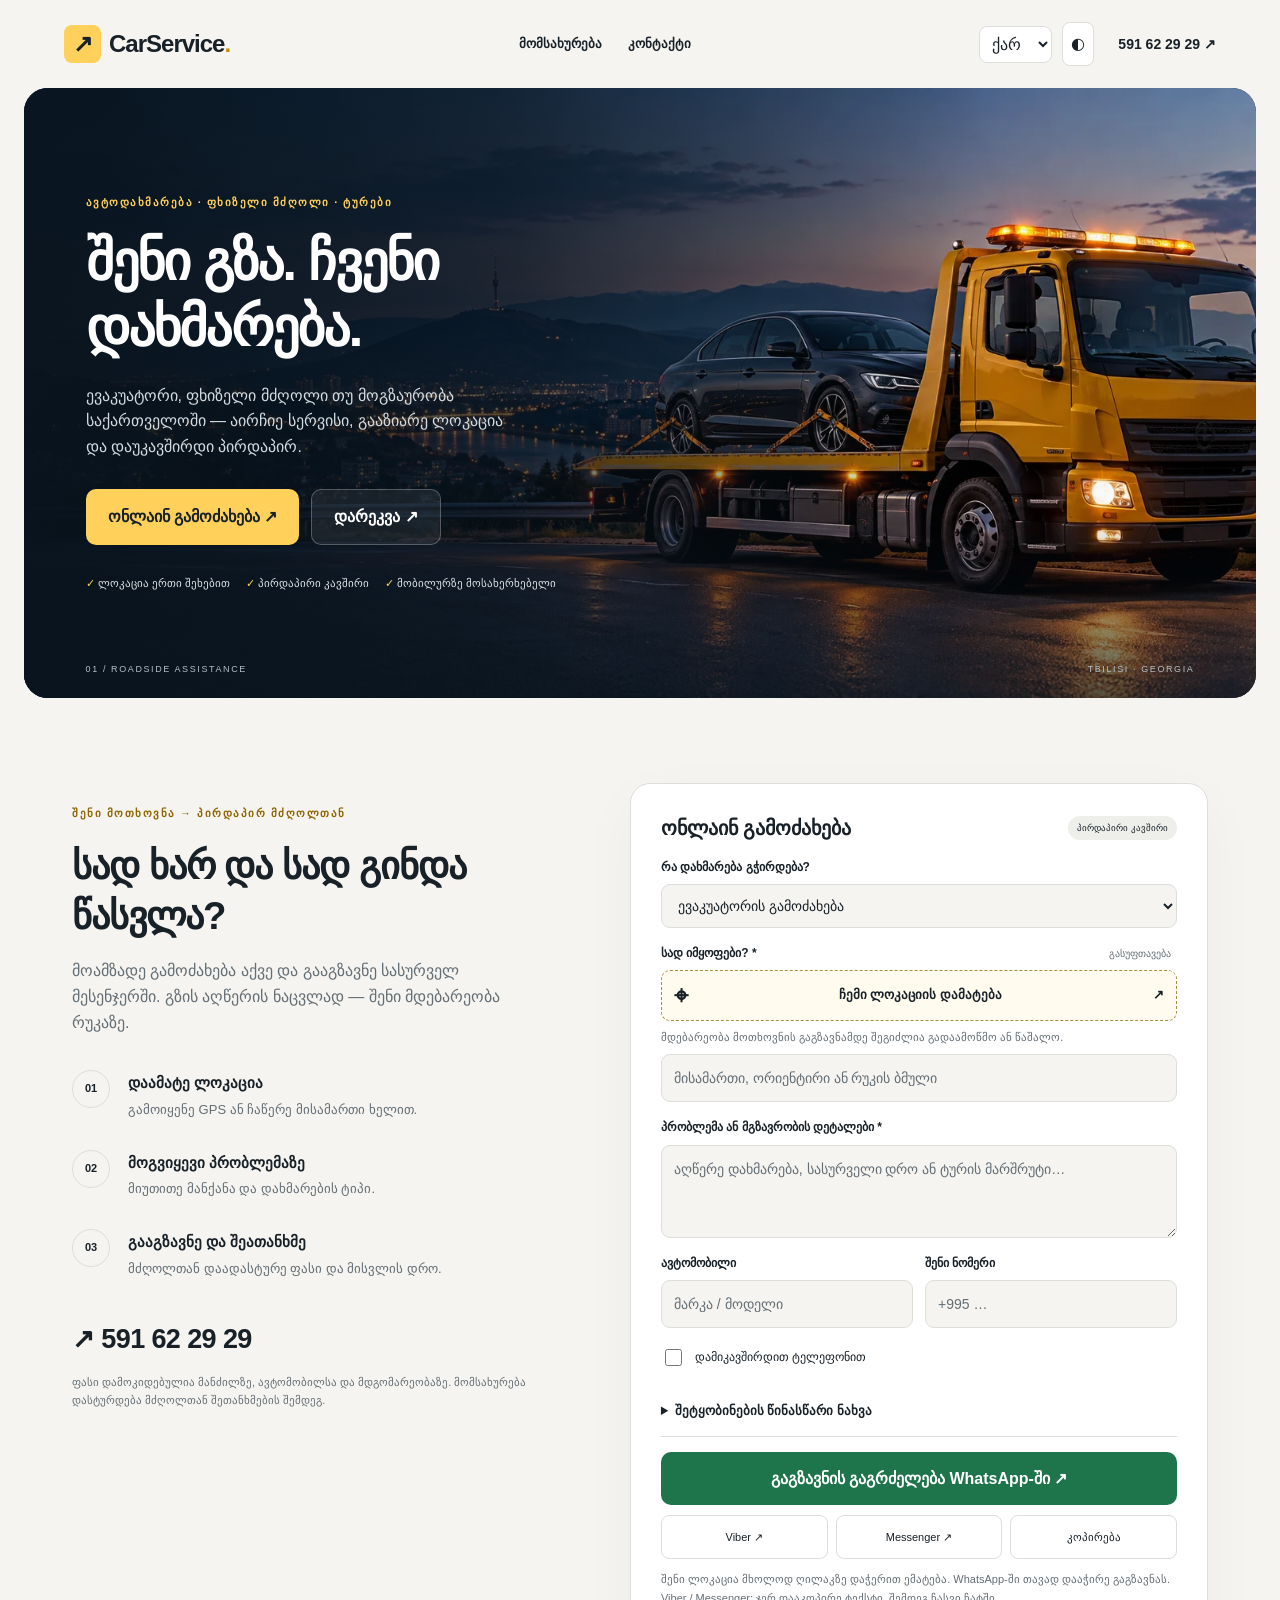
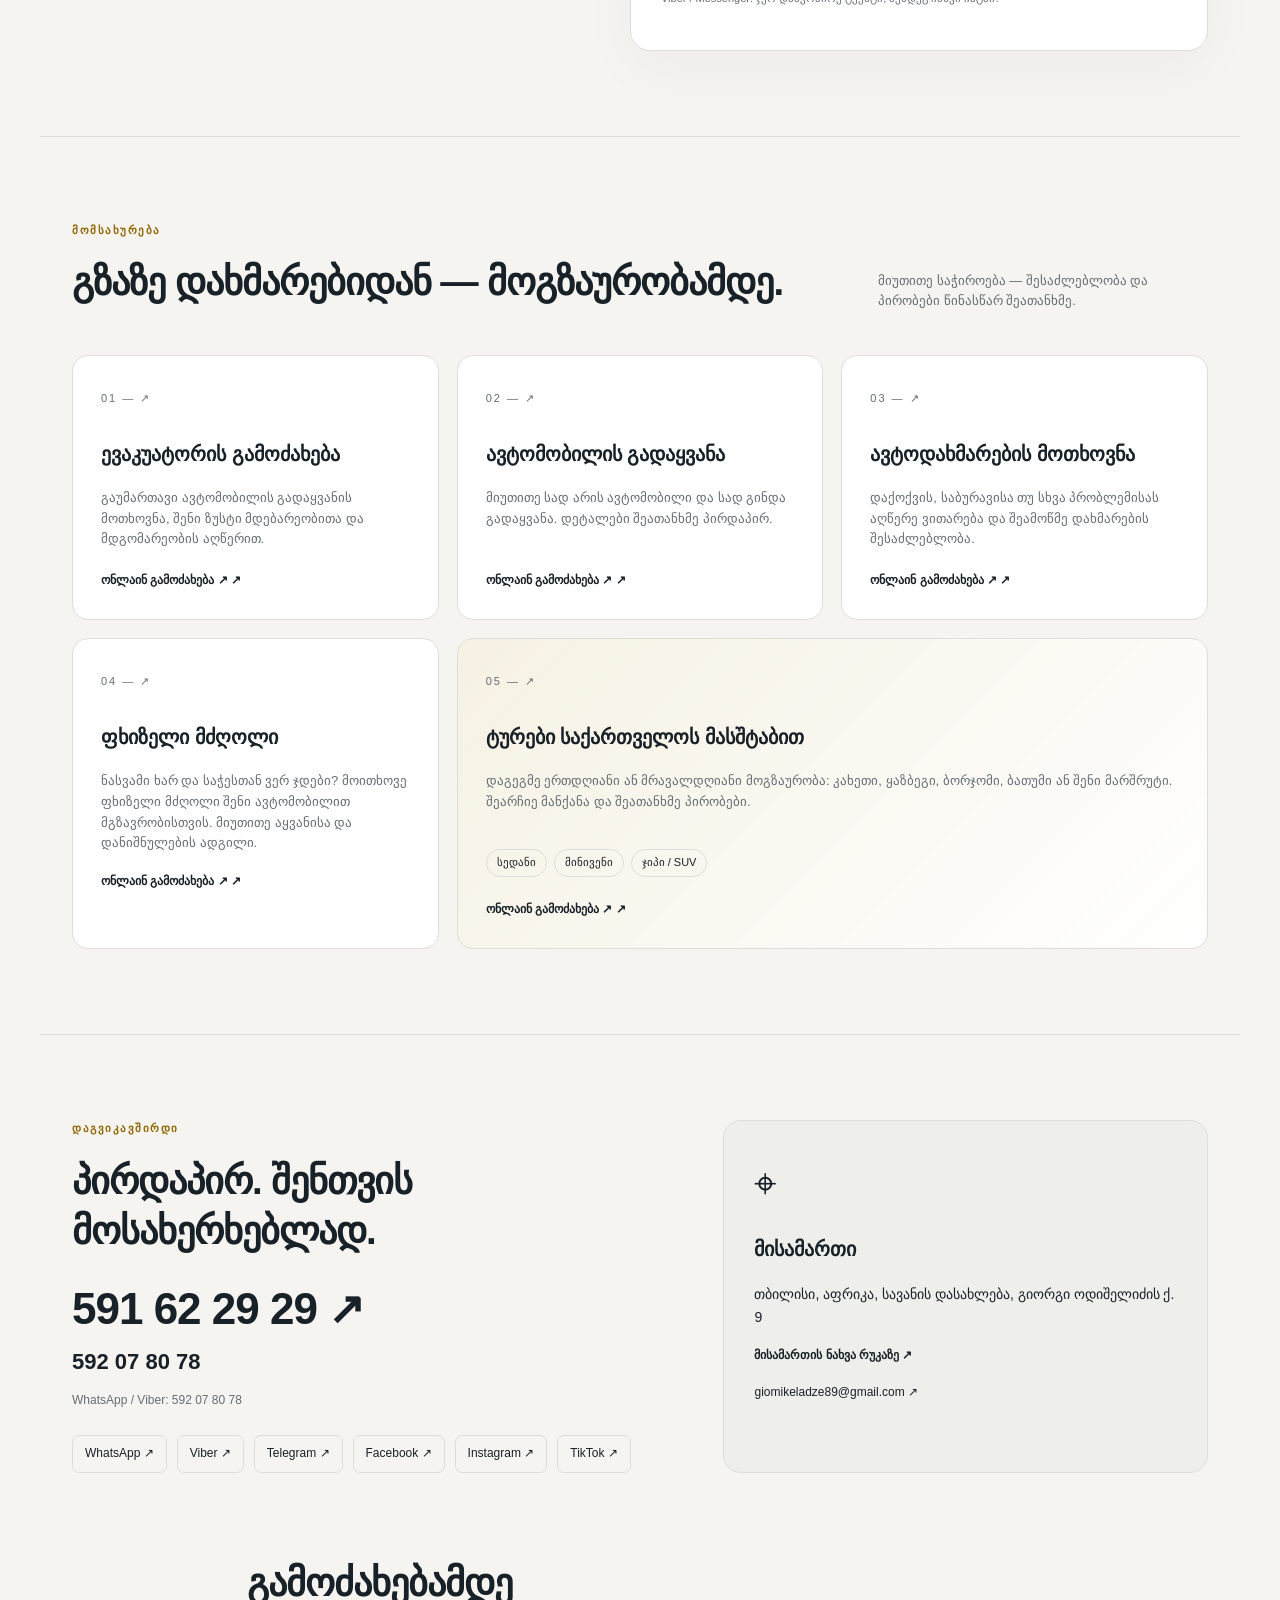
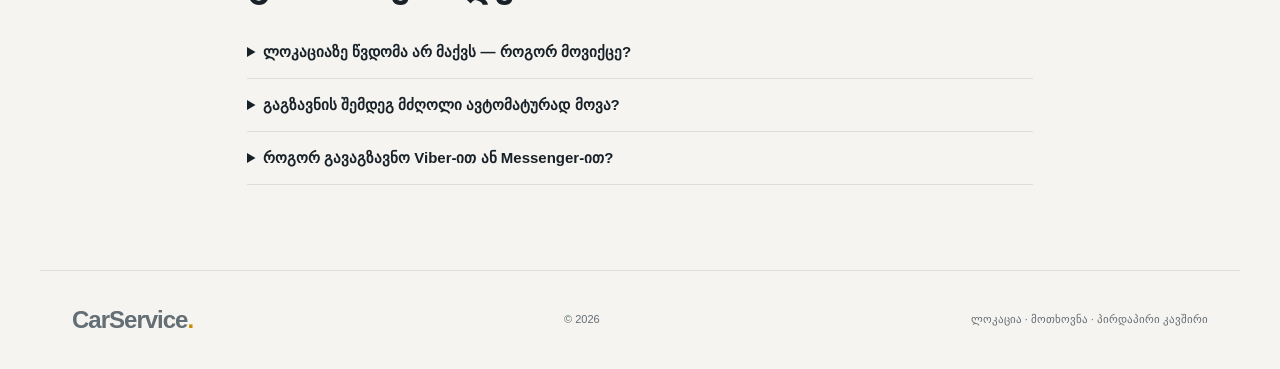
==== commit 8fd565d7: "Add sober driver requests and Georgia tours with vehicle and itinerary options" ====
--- a/index.html
+++ b/index.html
@@ -1,10 +1,10 @@
 <!doctype html>
-<html lang="ka"><head><meta charset="utf-8"><meta name="viewport" content="width=device-width,initial-scale=1"><meta name="theme-color" content="#101820"><title>CarService — ევაკუატორის ონლაინ გამოძახება</title><meta name="description" content="ევაკუატორის ონლაინ გამოძახება: გააზიარე ლოკაცია, აღწერე პრობლემა და დაუკავშირდი პირდაპირ WhatsApp-ით, Viber-ით ან ტელეფონით."><meta property="og:title" content="CarService — დახმარება იწყება შენი ლოკაციით"><meta property="og:description" content="ლოკაცია, პრობლემის აღწერა და პირდაპირი კავშირი ერთ გვერდზე."><meta property="og:image" content="./assets/tow-hero.webp"><link rel="stylesheet" href="style.css"><script src="app.js" defer></script></head>
+<html lang="ka"><head><meta charset="utf-8"><meta name="viewport" content="width=device-width,initial-scale=1"><meta name="theme-color" content="#101820"><title>CarService — ავტოდახმარება, ფხიზელი მძღოლი და ტურები</title><meta name="description" content="ავტოდახმარება, ევაკუატორი, ფხიზელი მძღოლი და ტურები საქართველოს მასშტაბით სედანით, მინივენით ან ჯიპით. ონლაინ მოთხოვნა ლოკაციის გაზიარებით."><meta property="og:title" content="CarService — ავტოდახმარება, ფხიზელი მძღოლი და ტურები"><meta property="og:description" content="ლოკაცია, პრობლემის აღწერა და პირდაპირი კავშირი ერთ გვერდზე."><meta property="og:image" content="./assets/tow-hero.webp"><link rel="stylesheet" href="style.css"><script src="app.js" defer></script></head>
 <body><header class="header"><a class="brand" href="#"><span class="brand-icon">↗</span>CarService<span class="brand-dot">.</span></a><nav><a href="#services" data-t="navServices"></a><a href="#contact" data-t="navContact"></a></nav><div class="controls"><select id="language" aria-label="Language"><option value="ka">ქარ</option><option value="en">ENG</option><option value="ru">РУС</option></select><button id="theme" aria-label="Change theme">◐</button><a class="header-call" href="tel:+995591622929">591 62 29 29 ↗</a></div></header>
 <main><section class="hero"><img class="hero-image" src="assets/tow-hero.webp" alt="ევაკუატორი პლატფორმაზე უსაფრთხოდ განთავსებული ავტომობილით" fetchpriority="high"><div class="hero-shade"></div><div class="hero-content"><p class="eyebrow" data-t="eyebrow"></p><h1 data-t="headline"></h1><p class="hero-copy" data-t="heroCopy"></p><div class="hero-actions"><a class="button amber" href="#request" data-t="requestCta"></a><a class="button glass" href="tel:+995591622929" data-t="callCta"></a></div><div class="hero-points"><span data-t="point1"></span><span data-t="point2"></span><span data-t="point3"></span></div></div><div class="hero-caption"><span>01 / ROADSIDE ASSISTANCE</span><span>TBILISI · GEORGIA</span></div></section>
 <section class="request-layout section" id="request"><div class="request-intro"><p class="eyebrow" data-t="requestLabel"></p><h2 data-t="requestTitle"></h2><p class="muted" data-t="requestText"></p><ol class="steps"><li><span>01</span><div><strong data-t="step1"></strong><p data-t="step1Text"></p></div></li><li><span>02</span><div><strong data-t="step2"></strong><p data-t="step2Text"></p></div></li><li><span>03</span><div><strong data-t="step3"></strong><p data-t="step3Text"></p></div></li></ol><a class="direct-number" href="tel:+995591622929">↗ 591 62 29 29</a><p class="small muted" data-t="priceNote"></p></div>
-<form class="request-card" id="orderForm"><div class="card-heading"><h3 data-t="formTitle"></h3><span class="pill" data-t="direct"></span></div><label for="service" data-t="serviceLabel"></label><select id="service" name="service"><option value="tow" data-t="tow"></option><option value="battery" data-t="battery"></option><option value="transport" data-t="transport"></option><option value="other" data-t="other"></option></select><div class="field-heading"><label for="location" data-t="locationLabel"></label><button type="button" class="text-button" id="clearLocation" data-t="clear"></button></div><button type="button" class="location-button" id="getLocation"><span>⌖</span><span data-t="gps"></span><span>↗</span></button><p id="gpsStatus" role="status" aria-live="polite" class="small muted"></p><input id="location" name="location" maxlength="500" data-placeholder="locationPlaceholder" required><a id="mapPreview" hidden target="_blank" rel="noopener noreferrer" data-t="viewLocation"></a><label for="problem" data-t="problemLabel"></label><textarea id="problem" name="problem" rows="3" maxlength="1200" data-placeholder="problemPlaceholder" required></textarea><div class="two-fields"><div><label for="vehicle" data-t="vehicleLabel"></label><input id="vehicle" maxlength="100" data-placeholder="vehiclePlaceholder"></div><div><label for="phone" data-t="phoneLabel"></label><input id="phone" type="tel" autocomplete="tel" maxlength="30" data-placeholder="phonePlaceholder"></div></div><label class="checkbox"><input id="callback" type="checkbox"><span data-t="callback"></span></label><details><summary data-t="preview"></summary><pre id="messagePreview"></pre></details><button class="button whatsapp" type="submit" data-t="sendWhatsapp"></button><div class="alternative-actions"><button type="button" id="sendViber">Viber ↗</button><button type="button" id="sendMessenger">Messenger ↗</button><button type="button" id="copyRequest" data-t="copy"></button></div><p class="small muted" data-t="sendNote"></p><p class="feedback" id="sendStatus" role="status" aria-live="polite"></p><textarea id="manualCopy" readonly hidden aria-label="Request text to copy"></textarea></form></section>
-<section class="section services-section" id="services"><div class="section-heading"><div><p class="eyebrow" data-t="servicesLabel"></p><h2 data-t="servicesTitle"></h2></div><p class="muted" data-t="servicesNote"></p></div><div class="service-grid"><a href="#request" class="service-card" data-service="tow"><span class="service-number">01 — ↗</span><h3 data-t="tow"></h3><p data-t="towText"></p><span class="service-link" data-t="requestCta"></span></a><a href="#request" class="service-card" data-service="transport"><span class="service-number">02 — ↗</span><h3 data-t="transport"></h3><p data-t="transportText"></p><span class="service-link" data-t="requestCta"></span></a><a href="#request" class="service-card" data-service="battery"><span class="service-number">03 — ↗</span><h3 data-t="battery"></h3><p data-t="batteryText"></p><span class="service-link" data-t="requestCta"></span></a></div></section>
+<form class="request-card" id="orderForm"><div class="card-heading"><h3 data-t="formTitle"></h3><span class="pill" data-t="direct"></span></div><label for="service" data-t="serviceLabel"></label><select id="service" name="service"><option value="tow" data-t="tow"></option><option value="battery" data-t="battery"></option><option value="transport" data-t="transport"></option><option value="driver" data-t="driver"></option><option value="tour" data-t="tour"></option><option value="other" data-t="other"></option></select><div class="field-heading"><label for="location" data-t="locationLabel"></label><button type="button" class="text-button" id="clearLocation" data-t="clear"></button></div><button type="button" class="location-button" id="getLocation"><span>⌖</span><span data-t="gps"></span><span>↗</span></button><p id="gpsStatus" role="status" aria-live="polite" class="small muted"></p><input id="location" name="location" maxlength="500" data-placeholder="locationPlaceholder" required><a id="mapPreview" hidden target="_blank" rel="noopener noreferrer" data-t="viewLocation"></a><div id="tripFields" hidden><label for="destination" data-t="destinationLabel"></label><input id="destination" maxlength="300" data-placeholder="destinationPlaceholder"><div id="tourFields" hidden><div class="two-fields"><div><label for="tripDate" data-t="dateLabel"></label><input id="tripDate" type="date"></div><div><label for="passengers" data-t="passengersLabel"></label><input id="passengers" type="number" min="1" max="50" step="1" value="1"></div></div><label for="tourVehicle" data-t="tourVehicleLabel"></label><select id="tourVehicle"><option value="sedan" data-t="sedan"></option><option value="minivan" data-t="minivan"></option><option value="suv" data-t="suv"></option></select><p class="small muted" data-t="capacityNote"></p></div></div><label for="problem" data-t="problemLabel"></label><textarea id="problem" name="problem" rows="3" maxlength="1200" data-placeholder="problemPlaceholder" required></textarea><div class="two-fields"><div><label for="vehicle" data-t="vehicleLabel"></label><input id="vehicle" maxlength="100" data-placeholder="vehiclePlaceholder"></div><div><label for="phone" data-t="phoneLabel"></label><input id="phone" type="tel" autocomplete="tel" maxlength="30" data-placeholder="phonePlaceholder"></div></div><label class="checkbox"><input id="callback" type="checkbox"><span data-t="callback"></span></label><details><summary data-t="preview"></summary><pre id="messagePreview"></pre></details><button class="button whatsapp" type="submit" data-t="sendWhatsapp"></button><div class="alternative-actions"><button type="button" id="sendViber">Viber ↗</button><button type="button" id="sendMessenger">Messenger ↗</button><button type="button" id="copyRequest" data-t="copy"></button></div><p class="small muted" data-t="sendNote"></p><p class="feedback" id="sendStatus" role="status" aria-live="polite"></p><textarea id="manualCopy" readonly hidden aria-label="Request text to copy"></textarea></form></section>
+<section class="section services-section" id="services"><div class="section-heading"><div><p class="eyebrow" data-t="servicesLabel"></p><h2 data-t="servicesTitle"></h2></div><p class="muted" data-t="servicesNote"></p></div><div class="service-grid"><a href="#request" class="service-card" data-service="tow"><span class="service-number">01 — ↗</span><h3 data-t="tow"></h3><p data-t="towText"></p><span class="service-link" data-t="requestCta"></span></a><a href="#request" class="service-card" data-service="transport"><span class="service-number">02 — ↗</span><h3 data-t="transport"></h3><p data-t="transportText"></p><span class="service-link" data-t="requestCta"></span></a><a href="#request" class="service-card" data-service="battery"><span class="service-number">03 — ↗</span><h3 data-t="battery"></h3><p data-t="batteryText"></p><span class="service-link" data-t="requestCta"></span></a><a href="#request" class="service-card" data-service="driver"><span class="service-number">04 — ↗</span><h3 data-t="driver"></h3><p data-t="driverText"></p><span class="service-link" data-t="requestCta"></span></a><a href="#request" class="service-card tour-card" data-service="tour"><span class="service-number">05 — ↗</span><h3 data-t="tour"></h3><p data-t="tourText"></p><div class="vehicle-tags"><span data-t="sedan"></span><span data-t="minivan"></span><span data-t="suv"></span></div><span class="service-link" data-t="requestCta"></span></a></div></section>
 <section class="section contact-section" id="contact"><div><p class="eyebrow" data-t="contactLabel"></p><h2 data-t="contactTitle"></h2><a class="contact-phone" href="tel:+995591622929">591 62 29 29 ↗</a><a class="secondary-phone" href="tel:+995592078078">592 07 80 78</a><p class="muted" data-t="messengerNumber"></p><div class="social-links"><a href="https://wa.me/995592078078" target="_blank" rel="noopener noreferrer">WhatsApp ↗</a><a href="viber://chat?number=%2B995592078078">Viber ↗</a><a href="https://t.me/miqelius88" target="_blank" rel="noopener noreferrer">Telegram ↗</a><a href="https://www.facebook.com/miqelius88" target="_blank" rel="noopener noreferrer">Facebook ↗</a><a href="https://www.instagram.com/miqelius88/" target="_blank" rel="noopener noreferrer">Instagram ↗</a><a href="https://www.tiktok.com/@miqelius88" target="_blank" rel="noopener noreferrer">TikTok ↗</a></div></div><div class="address-card"><span class="map-symbol">⌖</span><h3 data-t="addressLabel"></h3><p data-t="address"></p><a href="https://maps.app.goo.gl/8avL43wK4RTaLk4e8" target="_blank" rel="noopener noreferrer" class="map-link" data-t="map"></a><a href="mailto:giomikeladze89@gmail.com">giomikeladze89@gmail.com ↗</a></div></section>
 <section class="section faq"><h2 data-t="faqTitle"></h2><details><summary data-t="faq1"></summary><p data-t="answer1"></p></details><details><summary data-t="faq2"></summary><p data-t="answer2"></p></details><details><summary data-t="faq3"></summary><p data-t="answer3"></p></details></section></main>
 <footer><a class="brand" href="#">CarService<span class="brand-dot">.</span></a><span>© <span id="year"></span></span><span data-t="footer"></span></footer><div class="mobile-bar"><a href="tel:+995591622929" data-t="callCta"></a><a href="#request" data-t="requestCta"></a></div></body></html>
--- a/style.css
+++ b/style.css
@@ -1 +1,3 @@
 :root{--bg:#f5f4f0;--card:#fff;--ink:#182128;--muted:#646e75;--line:#dddeda;--amber:#ffd05a;--soft:#eeefeb;--radius:20px}*{box-sizing:border-box}html{scroll-behavior:smooth;scroll-padding-top:90px}body{margin:0;background:var(--bg);color:var(--ink);font-family:Inter,"Segoe UI",Arial,sans-serif;line-height:1.6}body.dark{--bg:#101820;--card:#19232c;--ink:#f4f5f5;--muted:#adb8c0;--line:#33404a;--soft:#202e38}a{color:inherit;text-decoration:none}button,input,textarea,select{font:inherit}button,a,input,textarea,select{-webkit-tap-highlight-color:transparent}button,a{touch-action:manipulation}button{cursor:pointer}a:focus-visible,button:focus-visible,summary:focus-visible{outline:3px solid #c58d00;outline-offset:4px}input:focus,textarea:focus,select:focus{outline:2px solid #ba870c;outline-offset:2px}.header{height:88px;display:flex;align-items:center;justify-content:space-between;gap:20px;max-width:1440px;margin:auto;padding:0 5%}.brand{font-size:24px;font-weight:850;letter-spacing:-1px;display:flex;align-items:center}.brand-dot{color:#c98e00}.brand-icon{background:var(--amber);color:#172129;border-radius:8px;padding:0 9px;margin-right:8px}nav,.controls{display:flex;align-items:center;gap:26px}nav{font-size:13px;font-weight:650}.controls{gap:10px}.controls select,.controls button{border:1px solid var(--line);background:var(--card);color:var(--ink);border-radius:8px;padding:8px}.header-call{font-size:14px;font-weight:750;margin-left:14px}.hero{position:relative;min-height:610px;margin:0 24px;border-radius:24px;overflow:hidden;background:#13212e;color:white;display:flex;align-items:center}.hero-image,.hero-shade{position:absolute;width:100%;height:100%;inset:0;object-fit:cover}.hero-shade{background:linear-gradient(90deg,rgba(9,20,30,.94),rgba(9,20,30,.65) 40%,rgba(9,20,30,.02) 78%),linear-gradient(0deg,rgba(9,20,30,.7),transparent 30%)}.hero-content{position:relative;padding:65px 5%;max-width:650px}.eyebrow{font-size:11px;letter-spacing:1.5px;text-transform:uppercase;font-weight:800;color:#8e6500;margin:0 0 18px}.hero .eyebrow{color:var(--amber)}h1{font-size:clamp(35px,4.2vw,62px);line-height:1.22;letter-spacing:-1.8px;margin:0 0 22px;font-weight:850}h2{font-size:clamp(27px,3vw,39px);line-height:1.3;letter-spacing:-1px;margin:0 0 18px}h3{font-size:20px;line-height:1.4}.hero-copy{max-width:440px;color:#d2dbe1;font-size:16px}.hero-actions{display:flex;flex-wrap:wrap;gap:12px;margin-top:30px}.button{border:0;border-radius:10px;padding:15px 22px;font-weight:750;display:inline-flex;align-items:center;justify-content:center;text-align:center;min-height:52px;line-height:1.45}.amber{background:var(--amber);color:#172129}.glass{background:#ffffff12;border:1px solid #ffffff40;color:white}.hero-points{display:flex;flex-wrap:wrap;gap:16px;font-size:11px;color:#dce2e6;margin-top:30px}.hero-points span:before{content:'✓ ';color:var(--amber)}.hero-caption{position:absolute;bottom:22px;left:5%;right:5%;display:flex;justify-content:space-between;color:#b4c0c8;font-size:9px;letter-spacing:1.6px}.section{max-width:1200px;margin:auto;padding:85px 32px}.request-layout{display:grid;grid-template-columns:.9fr 1.1fr;gap:85px;align-items:start}.request-intro{padding-top:22px}.muted{color:var(--muted)}.steps{list-style:none;padding:0;margin:35px 0}.steps li{display:flex;gap:18px;margin:25px 0}.steps li>span{border:1px solid var(--line);border-radius:50%;width:38px;height:38px;flex-shrink:0;display:grid;place-items:center;font-size:11px;font-weight:750}.steps strong{font-size:15px}.steps p{font-size:13px;color:var(--muted);margin:4px 0}.direct-number{font-size:27px;font-weight:800;letter-spacing:-.6px}.small{font-size:11px;line-height:1.7}.request-card{padding:30px;background:var(--card);border:1px solid var(--line);border-radius:var(--radius);box-shadow:0 18px 60px #10203009}.card-heading{display:flex;align-items:center;justify-content:space-between;gap:8px;margin-bottom:15px}.card-heading h3{margin:0}.pill{font-size:9px;background:var(--soft);padding:5px 9px;border-radius:30px;white-space:nowrap}label{display:block;font-size:12px;font-weight:700;margin:16px 0 7px}input,textarea,form select{display:block;width:100%;border:1px solid var(--line);border-radius:9px;background:var(--bg);color:var(--ink);padding:12px;font-size:14px}textarea{resize:vertical}input::placeholder,textarea::placeholder{color:var(--muted)}.field-heading{display:flex;justify-content:space-between;align-items:baseline}.text-button{font-size:10px;border:0;background:none;color:var(--muted)}.location-button{display:flex;align-items:center;justify-content:space-between;width:100%;border:1px dashed #ac8c3f;background:#ffd05a18;color:var(--ink);padding:12px;border-radius:9px;font-weight:750;font-size:13px}.location-button>span:first-child{font-size:25px;line-height:1}.location-button:disabled{opacity:.65;cursor:wait}#gpsStatus{margin:7px 0}#mapPreview{display:block;font-size:12px;color:#867011;margin-top:6px}#mapPreview[hidden]{display:none}.two-fields{display:grid;grid-template-columns:1fr 1fr;gap:12px}.checkbox{display:flex;gap:10px;align-items:center;font-size:12px;font-weight:500;margin:18px 0}.checkbox input{width:17px;height:17px;accent-color:#b98100}.whatsapp{width:100%;background:#1f754b;color:white;margin-top:15px}.alternative-actions{display:grid;grid-template-columns:repeat(3,1fr);gap:8px;margin-top:10px}.alternative-actions button{background:var(--card);color:var(--ink);border:1px solid var(--line);font-size:11px;border-radius:8px;padding:10px 4px;min-height:44px}.feedback{font-size:12px;color:var(--ink)}details{border-bottom:1px solid var(--line);padding:14px 0}summary{cursor:pointer;font-size:13px;font-weight:650}pre{white-space:pre-wrap;font:12px/1.7 inherit;overflow-wrap:anywhere}.services-section{border-top:1px solid var(--line)}.section-heading{display:flex;justify-content:space-between;gap:25px;align-items:end;margin-bottom:30px}.section-heading p:last-child{max-width:330px;font-size:13px}.service-grid{display:grid;grid-template-columns:repeat(3,1fr);gap:18px}.service-card{border:1px solid var(--line);border-radius:16px;padding:28px;background:var(--card);transition:transform .2s,border-color .2s}.service-card:hover{transform:translateY(-4px);border-color:#b98921}.service-number{font-size:11px;color:var(--muted);letter-spacing:2px}.service-card h3{margin-top:30px}.service-card p{color:var(--muted);font-size:13px;min-height:65px}.service-link{font-size:12px;font-weight:750}.service-link:after{content:' ↗'}.contact-section{display:grid;grid-template-columns:1.2fr 1fr;gap:70px;border-top:1px solid var(--line)}.contact-phone{display:block;font-size:clamp(28px,3.5vw,44px);font-weight:800;letter-spacing:-1px}.secondary-phone{font-weight:650;font-size:22px}.contact-section .muted{font-size:12px}.social-links{display:flex;gap:10px;flex-wrap:wrap;margin-top:25px}.social-links a{border:1px solid var(--line);border-radius:7px;padding:8px 12px;font-size:12px}.address-card{background:var(--soft);border:1px solid var(--line);border-radius:18px;padding:30px}.map-symbol{font-size:40px}.address-card p{font-size:14px}.address-card a{display:block;font-size:12px;margin-top:18px;overflow-wrap:anywhere}.map-link{font-weight:800}.faq{padding-top:0;max-width:850px}.faq p{color:var(--muted);font-size:14px}.faq summary{font-size:15px}footer{max-width:1200px;margin:auto;border-top:1px solid var(--line);padding:30px 32px;display:flex;justify-content:space-between;align-items:center;gap:20px;font-size:11px;color:var(--muted)}.mobile-bar{display:none}body.dark .eyebrow{color:var(--amber)}@media(max-width:950px){nav{display:none}.request-layout{gap:35px}.hero-content{max-width:560px}.hero{min-height:570px}.service-card{padding:20px}.contact-section{gap:30px}}@media(max-width:680px){.header{height:72px;padding:0 20px}.brand{font-size:21px}.header-call{display:none}.hero{margin:0 10px;min-height:620px;border-radius:16px;align-items:start}.hero-image{object-position:65% center}.hero-shade{background:linear-gradient(180deg,rgba(9,20,30,.94),rgba(9,20,30,.72) 48%,rgba(9,20,30,.05) 80%,rgba(9,20,30,.6))}.hero-content{padding:35px 22px}h1{font-size:38px;letter-spacing:-1px;max-width:400px}.hero-copy{font-size:14px;max-width:350px}.hero-actions{gap:8px;margin-top:23px}.hero-actions .button{font-size:12px;padding:13px 15px}.hero-points{font-size:10px;gap:10px}.hero-caption{font-size:7px}.section{padding:50px 20px}.request-layout{grid-template-columns:1fr;gap:28px}.request-intro{padding:0}.steps{margin:22px 0}.steps li{margin:17px 0}.request-card{padding:22px 18px}.section-heading{display:block}.service-grid,.contact-section{grid-template-columns:1fr}.service-card p{min-height:0}.service-card h3{margin-top:18px}.service-number{display:block}.contact-section{gap:30px}.faq{padding-top:10px}footer{margin-bottom:76px;padding:24px 20px;flex-wrap:wrap}footer>span:last-child{width:100%}.mobile-bar{position:fixed;bottom:0;left:0;right:0;z-index:30;padding:10px 14px calc(10px + env(safe-area-inset-bottom));display:grid;grid-template-columns:.8fr 1.2fr;gap:9px;background:var(--card);border-top:1px solid var(--line)}.mobile-bar a{text-align:center;font-weight:750;font-size:12px;padding:13px 8px;border-radius:9px;background:var(--soft)}.mobile-bar a:last-child{background:var(--amber);color:#182128}.two-fields{gap:9px}.pill{font-size:8px}.card-heading h3{font-size:18px}}@media(prefers-reduced-motion:reduce){html{scroll-behavior:auto}*{transition:none!important}}
+
+[hidden]{display:none!important}.vehicle-tags{display:flex;flex-wrap:wrap;gap:7px;margin:0 0 18px}.vehicle-tags span{font-size:11px;border:1px solid var(--line);border-radius:30px;padding:4px 10px}.tour-card{grid-column:span 2;background:linear-gradient(135deg,#ffd05a16,var(--card))}#tripFields{padding:0 0 16px;border-bottom:1px solid var(--line);margin-top:8px}@media(max-width:680px){.tour-card{grid-column:auto}}
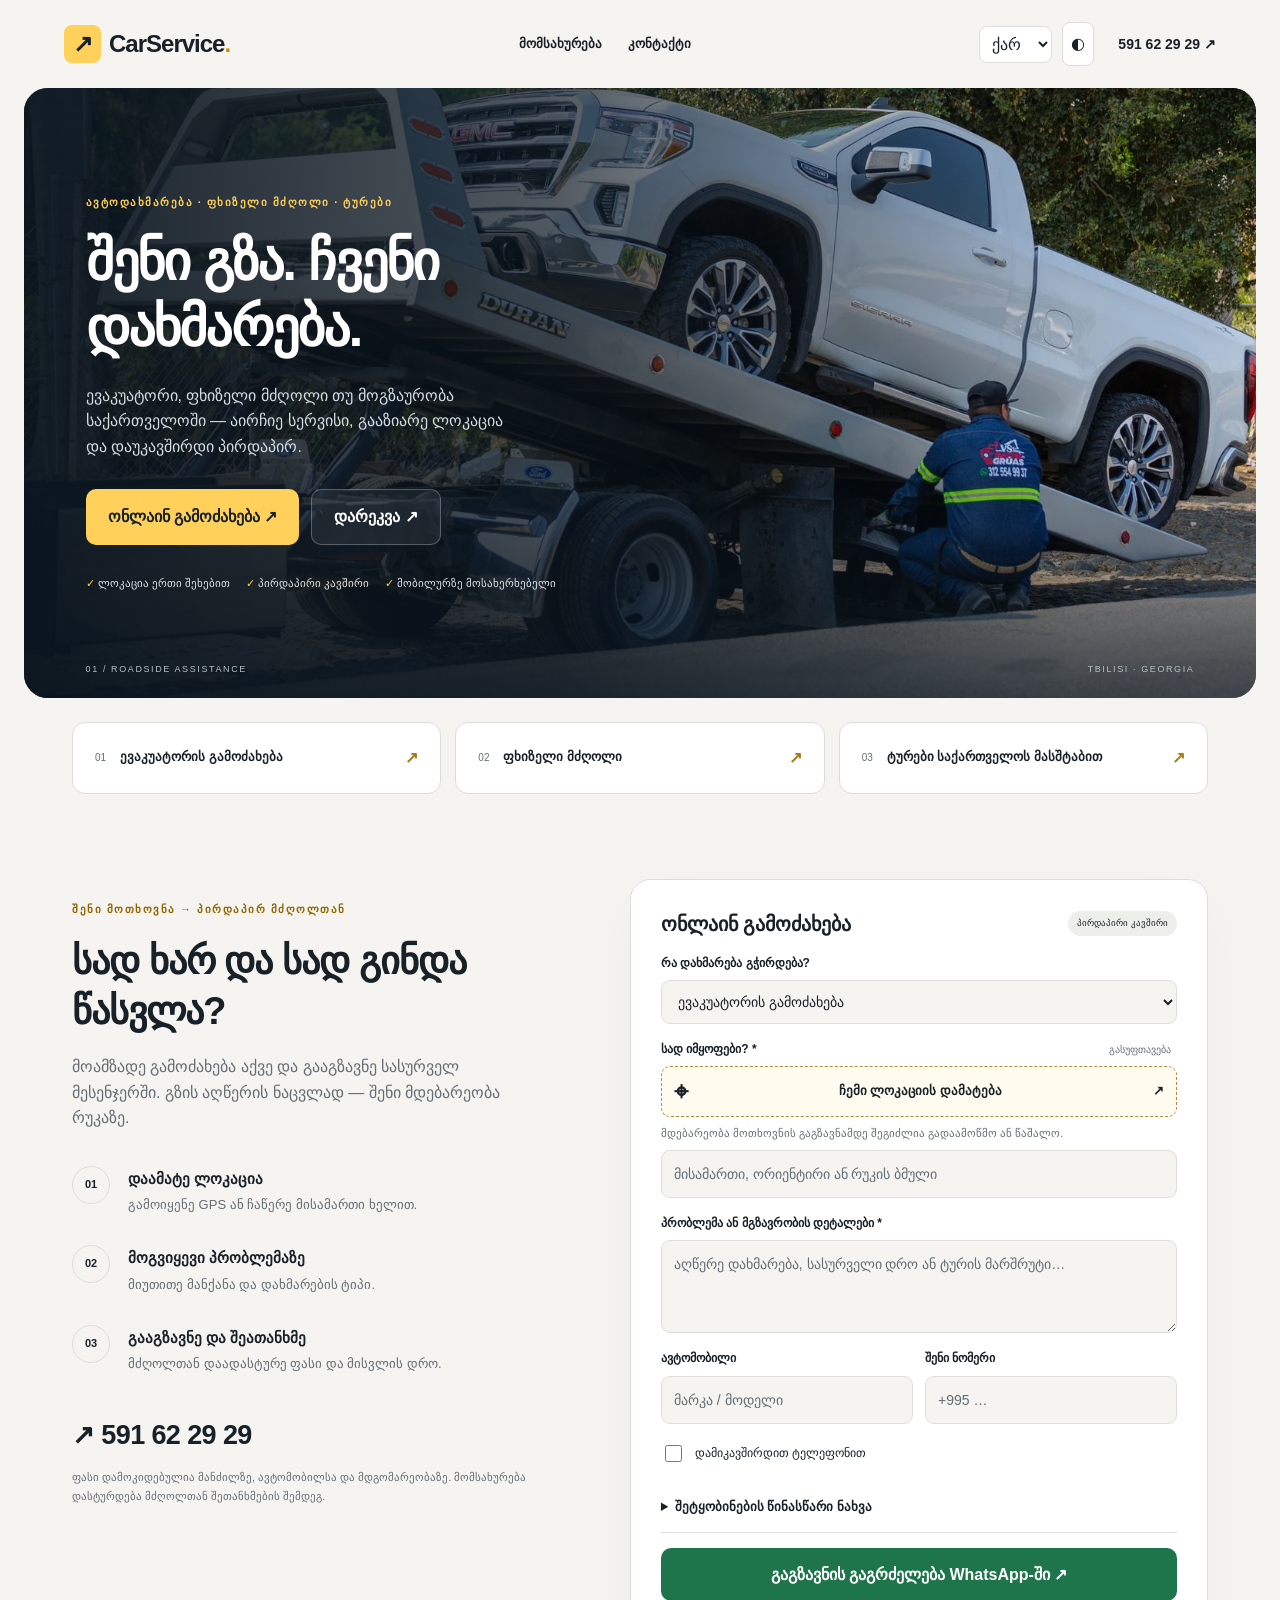
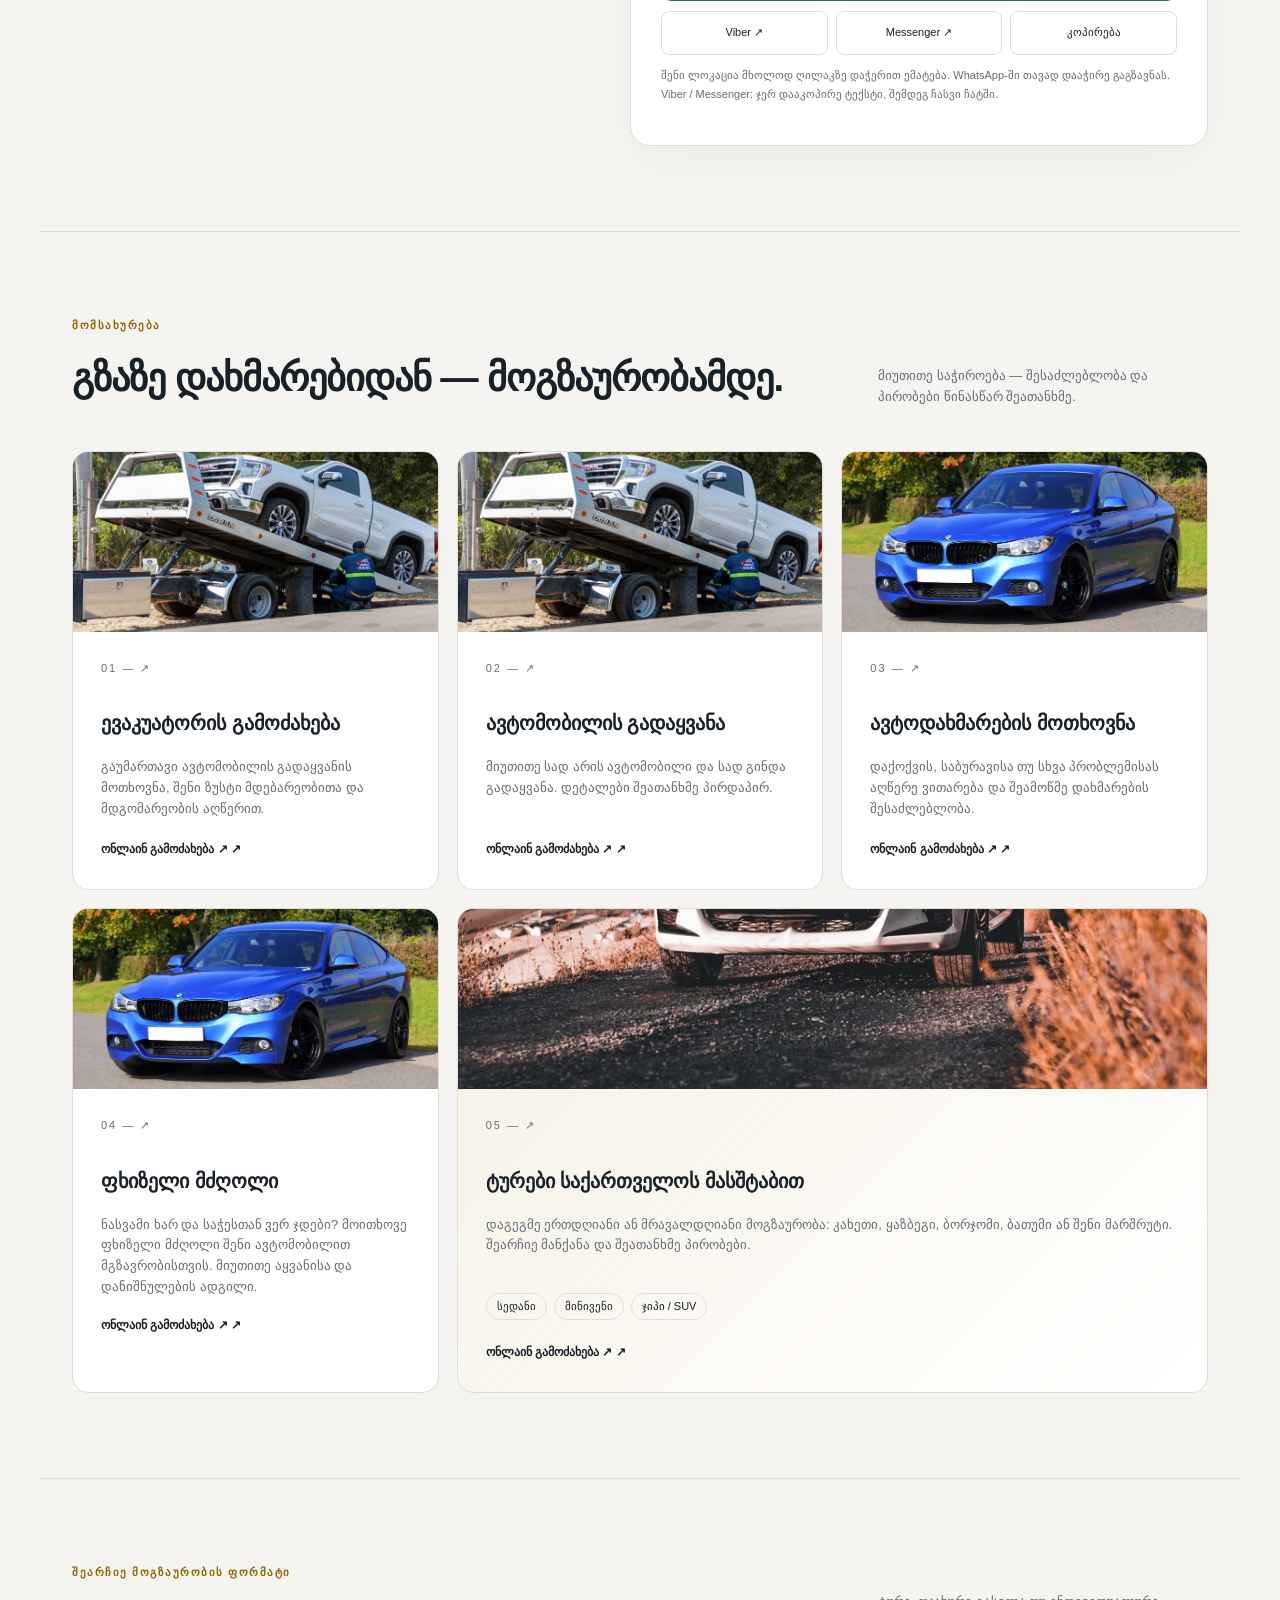
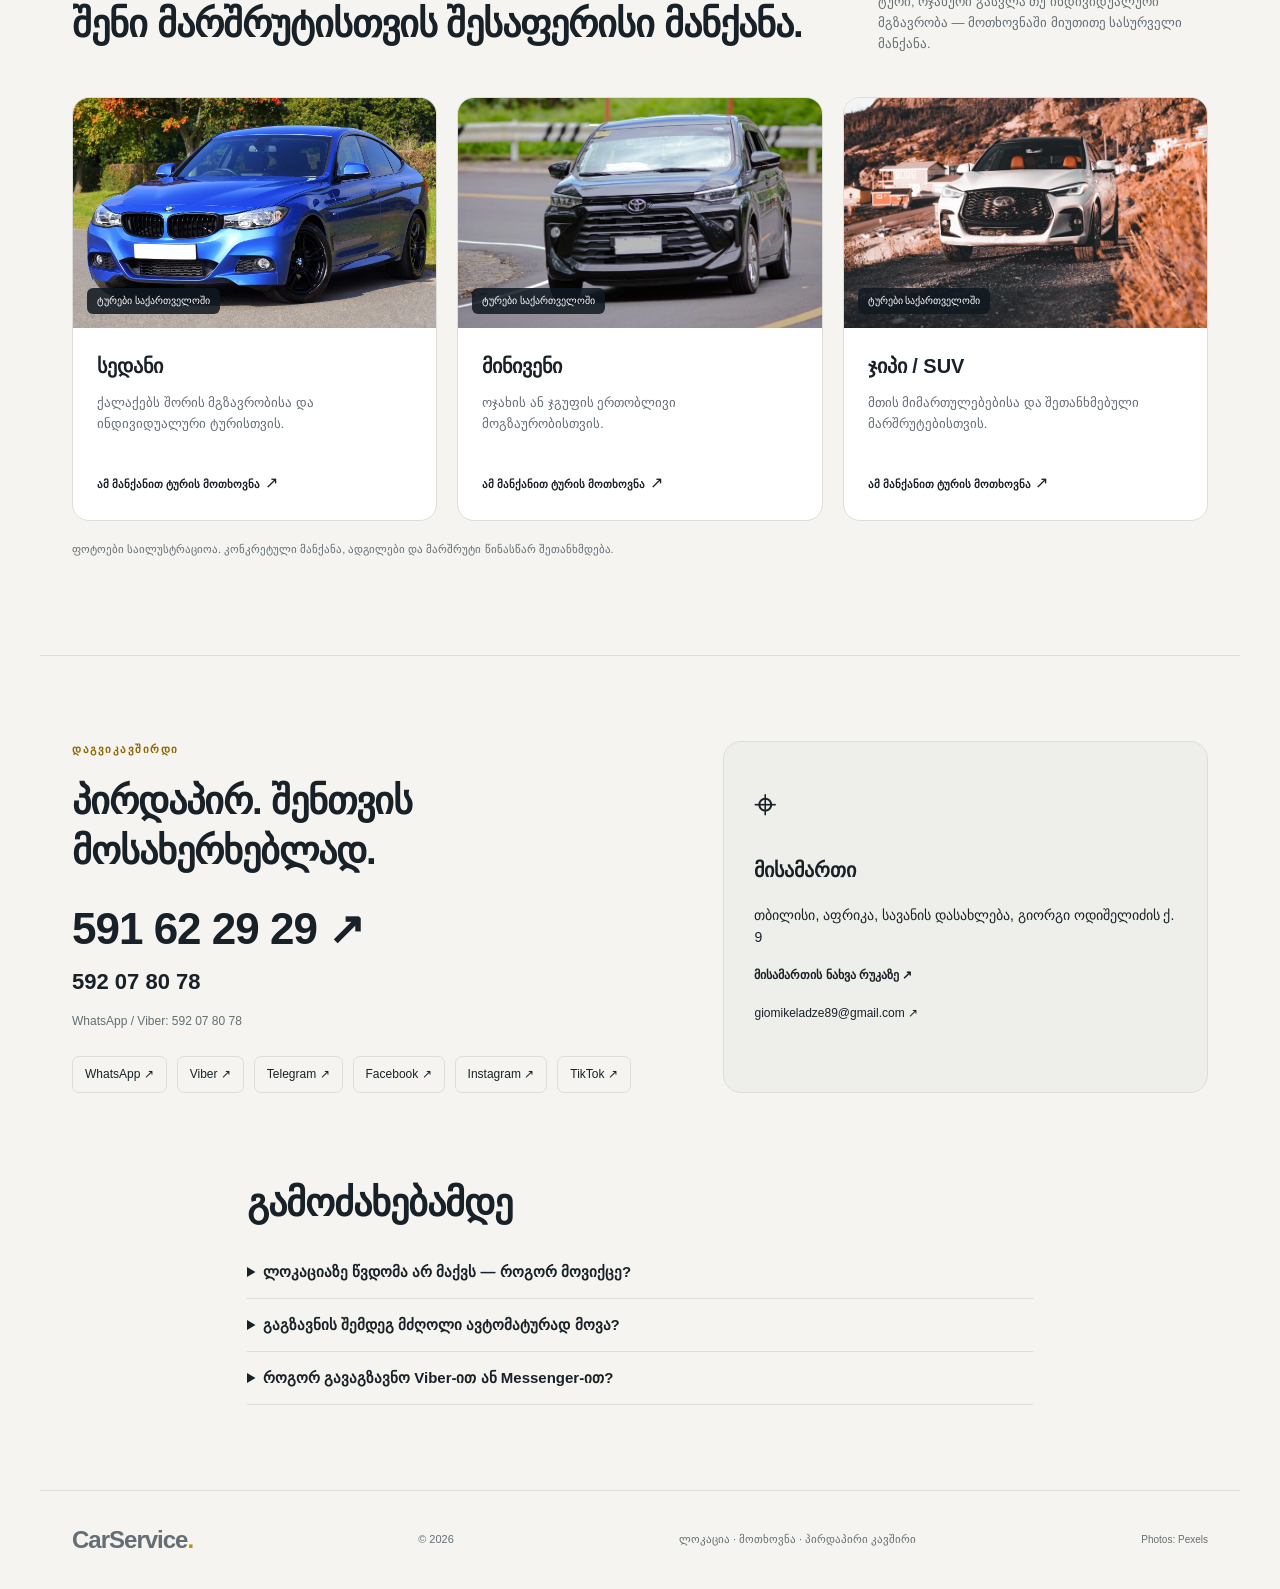
==== commit c232edca: "Add real vehicle stock photos, service shortcuts and tour vehicle gallery" ====
--- a/index.html
+++ b/index.html
@@ -1,10 +1,10 @@
 <!doctype html>
-<html lang="ka"><head><meta charset="utf-8"><meta name="viewport" content="width=device-width,initial-scale=1"><meta name="theme-color" content="#101820"><title>CarService — ავტოდახმარება, ფხიზელი მძღოლი და ტურები</title><meta name="description" content="ავტოდახმარება, ევაკუატორი, ფხიზელი მძღოლი და ტურები საქართველოს მასშტაბით სედანით, მინივენით ან ჯიპით. ონლაინ მოთხოვნა ლოკაციის გაზიარებით."><meta property="og:title" content="CarService — ავტოდახმარება, ფხიზელი მძღოლი და ტურები"><meta property="og:description" content="ლოკაცია, პრობლემის აღწერა და პირდაპირი კავშირი ერთ გვერდზე."><meta property="og:image" content="./assets/tow-hero.webp"><link rel="stylesheet" href="style.css"><script src="app.js" defer></script></head>
+<html lang="ka"><head><meta charset="utf-8"><meta name="viewport" content="width=device-width,initial-scale=1"><meta name="theme-color" content="#101820"><title>CarService — ავტოდახმარება, ფხიზელი მძღოლი და ტურები</title><meta name="description" content="ავტოდახმარება, ევაკუატორი, ფხიზელი მძღოლი და ტურები საქართველოს მასშტაბით სედანით, მინივენით ან ჯიპით. ონლაინ მოთხოვნა ლოკაციის გაზიარებით."><meta property="og:title" content="CarService — ავტოდახმარება, ფხიზელი მძღოლი და ტურები"><meta property="og:description" content="ლოკაცია, პრობლემის აღწერა და პირდაპირი კავშირი ერთ გვერდზე."><meta property="og:image" content="./assets/tow-real.webp"><link rel="stylesheet" href="style.css"><script src="app.js" defer></script></head>
 <body><header class="header"><a class="brand" href="#"><span class="brand-icon">↗</span>CarService<span class="brand-dot">.</span></a><nav><a href="#services" data-t="navServices"></a><a href="#contact" data-t="navContact"></a></nav><div class="controls"><select id="language" aria-label="Language"><option value="ka">ქარ</option><option value="en">ENG</option><option value="ru">РУС</option></select><button id="theme" aria-label="Change theme">◐</button><a class="header-call" href="tel:+995591622929">591 62 29 29 ↗</a></div></header>
-<main><section class="hero"><img class="hero-image" src="assets/tow-hero.webp" alt="ევაკუატორი პლატფორმაზე უსაფრთხოდ განთავსებული ავტომობილით" fetchpriority="high"><div class="hero-shade"></div><div class="hero-content"><p class="eyebrow" data-t="eyebrow"></p><h1 data-t="headline"></h1><p class="hero-copy" data-t="heroCopy"></p><div class="hero-actions"><a class="button amber" href="#request" data-t="requestCta"></a><a class="button glass" href="tel:+995591622929" data-t="callCta"></a></div><div class="hero-points"><span data-t="point1"></span><span data-t="point2"></span><span data-t="point3"></span></div></div><div class="hero-caption"><span>01 / ROADSIDE ASSISTANCE</span><span>TBILISI · GEORGIA</span></div></section>
-<section class="request-layout section" id="request"><div class="request-intro"><p class="eyebrow" data-t="requestLabel"></p><h2 data-t="requestTitle"></h2><p class="muted" data-t="requestText"></p><ol class="steps"><li><span>01</span><div><strong data-t="step1"></strong><p data-t="step1Text"></p></div></li><li><span>02</span><div><strong data-t="step2"></strong><p data-t="step2Text"></p></div></li><li><span>03</span><div><strong data-t="step3"></strong><p data-t="step3Text"></p></div></li></ol><a class="direct-number" href="tel:+995591622929">↗ 591 62 29 29</a><p class="small muted" data-t="priceNote"></p></div>
+<main><section class="hero"><img class="hero-image" src="assets/tow-real.webp" alt="ავტომობილის რეალური ფოტო ევაკუატორის პლატფორმაზე" fetchpriority="high"><div class="hero-shade"></div><div class="hero-content"><p class="eyebrow" data-t="eyebrow"></p><h1 data-t="headline"></h1><p class="hero-copy" data-t="heroCopy"></p><div class="hero-actions"><a class="button amber" href="#request" data-t="requestCta"></a><a class="button glass" href="tel:+995591622929" data-t="callCta"></a></div><div class="hero-points"><span data-t="point1"></span><span data-t="point2"></span><span data-t="point3"></span></div></div><div class="hero-caption"><span>01 / ROADSIDE ASSISTANCE</span><span>TBILISI · GEORGIA</span></div></section>
+<div class="quick-services" aria-label="Services"><a href="#request" data-service="tow"><span>01</span><strong data-t="tow"></strong><b>↗</b></a><a href="#request" data-service="driver"><span>02</span><strong data-t="driver"></strong><b>↗</b></a><a href="#fleet" ><span>03</span><strong data-t="tour"></strong><b>↗</b></a></div><section class="request-layout section" id="request"><div class="request-intro"><p class="eyebrow" data-t="requestLabel"></p><h2 data-t="requestTitle"></h2><p class="muted" data-t="requestText"></p><ol class="steps"><li><span>01</span><div><strong data-t="step1"></strong><p data-t="step1Text"></p></div></li><li><span>02</span><div><strong data-t="step2"></strong><p data-t="step2Text"></p></div></li><li><span>03</span><div><strong data-t="step3"></strong><p data-t="step3Text"></p></div></li></ol><a class="direct-number" href="tel:+995591622929">↗ 591 62 29 29</a><p class="small muted" data-t="priceNote"></p></div>
 <form class="request-card" id="orderForm"><div class="card-heading"><h3 data-t="formTitle"></h3><span class="pill" data-t="direct"></span></div><label for="service" data-t="serviceLabel"></label><select id="service" name="service"><option value="tow" data-t="tow"></option><option value="battery" data-t="battery"></option><option value="transport" data-t="transport"></option><option value="driver" data-t="driver"></option><option value="tour" data-t="tour"></option><option value="other" data-t="other"></option></select><div class="field-heading"><label for="location" data-t="locationLabel"></label><button type="button" class="text-button" id="clearLocation" data-t="clear"></button></div><button type="button" class="location-button" id="getLocation"><span>⌖</span><span data-t="gps"></span><span>↗</span></button><p id="gpsStatus" role="status" aria-live="polite" class="small muted"></p><input id="location" name="location" maxlength="500" data-placeholder="locationPlaceholder" required><a id="mapPreview" hidden target="_blank" rel="noopener noreferrer" data-t="viewLocation"></a><div id="tripFields" hidden><label for="destination" data-t="destinationLabel"></label><input id="destination" maxlength="300" data-placeholder="destinationPlaceholder"><div id="tourFields" hidden><div class="two-fields"><div><label for="tripDate" data-t="dateLabel"></label><input id="tripDate" type="date"></div><div><label for="passengers" data-t="passengersLabel"></label><input id="passengers" type="number" min="1" max="50" step="1" value="1"></div></div><label for="tourVehicle" data-t="tourVehicleLabel"></label><select id="tourVehicle"><option value="sedan" data-t="sedan"></option><option value="minivan" data-t="minivan"></option><option value="suv" data-t="suv"></option></select><p class="small muted" data-t="capacityNote"></p></div></div><label for="problem" data-t="problemLabel"></label><textarea id="problem" name="problem" rows="3" maxlength="1200" data-placeholder="problemPlaceholder" required></textarea><div class="two-fields"><div><label for="vehicle" data-t="vehicleLabel"></label><input id="vehicle" maxlength="100" data-placeholder="vehiclePlaceholder"></div><div><label for="phone" data-t="phoneLabel"></label><input id="phone" type="tel" autocomplete="tel" maxlength="30" data-placeholder="phonePlaceholder"></div></div><label class="checkbox"><input id="callback" type="checkbox"><span data-t="callback"></span></label><details><summary data-t="preview"></summary><pre id="messagePreview"></pre></details><button class="button whatsapp" type="submit" data-t="sendWhatsapp"></button><div class="alternative-actions"><button type="button" id="sendViber">Viber ↗</button><button type="button" id="sendMessenger">Messenger ↗</button><button type="button" id="copyRequest" data-t="copy"></button></div><p class="small muted" data-t="sendNote"></p><p class="feedback" id="sendStatus" role="status" aria-live="polite"></p><textarea id="manualCopy" readonly hidden aria-label="Request text to copy"></textarea></form></section>
-<section class="section services-section" id="services"><div class="section-heading"><div><p class="eyebrow" data-t="servicesLabel"></p><h2 data-t="servicesTitle"></h2></div><p class="muted" data-t="servicesNote"></p></div><div class="service-grid"><a href="#request" class="service-card" data-service="tow"><span class="service-number">01 — ↗</span><h3 data-t="tow"></h3><p data-t="towText"></p><span class="service-link" data-t="requestCta"></span></a><a href="#request" class="service-card" data-service="transport"><span class="service-number">02 — ↗</span><h3 data-t="transport"></h3><p data-t="transportText"></p><span class="service-link" data-t="requestCta"></span></a><a href="#request" class="service-card" data-service="battery"><span class="service-number">03 — ↗</span><h3 data-t="battery"></h3><p data-t="batteryText"></p><span class="service-link" data-t="requestCta"></span></a><a href="#request" class="service-card" data-service="driver"><span class="service-number">04 — ↗</span><h3 data-t="driver"></h3><p data-t="driverText"></p><span class="service-link" data-t="requestCta"></span></a><a href="#request" class="service-card tour-card" data-service="tour"><span class="service-number">05 — ↗</span><h3 data-t="tour"></h3><p data-t="tourText"></p><div class="vehicle-tags"><span data-t="sedan"></span><span data-t="minivan"></span><span data-t="suv"></span></div><span class="service-link" data-t="requestCta"></span></a></div></section>
-<section class="section contact-section" id="contact"><div><p class="eyebrow" data-t="contactLabel"></p><h2 data-t="contactTitle"></h2><a class="contact-phone" href="tel:+995591622929">591 62 29 29 ↗</a><a class="secondary-phone" href="tel:+995592078078">592 07 80 78</a><p class="muted" data-t="messengerNumber"></p><div class="social-links"><a href="https://wa.me/995592078078" target="_blank" rel="noopener noreferrer">WhatsApp ↗</a><a href="viber://chat?number=%2B995592078078">Viber ↗</a><a href="https://t.me/miqelius88" target="_blank" rel="noopener noreferrer">Telegram ↗</a><a href="https://www.facebook.com/miqelius88" target="_blank" rel="noopener noreferrer">Facebook ↗</a><a href="https://www.instagram.com/miqelius88/" target="_blank" rel="noopener noreferrer">Instagram ↗</a><a href="https://www.tiktok.com/@miqelius88" target="_blank" rel="noopener noreferrer">TikTok ↗</a></div></div><div class="address-card"><span class="map-symbol">⌖</span><h3 data-t="addressLabel"></h3><p data-t="address"></p><a href="https://maps.app.goo.gl/8avL43wK4RTaLk4e8" target="_blank" rel="noopener noreferrer" class="map-link" data-t="map"></a><a href="mailto:giomikeladze89@gmail.com">giomikeladze89@gmail.com ↗</a></div></section>
+<section class="section services-section" id="services"><div class="section-heading"><div><p class="eyebrow" data-t="servicesLabel"></p><h2 data-t="servicesTitle"></h2></div><p class="muted" data-t="servicesNote"></p></div><div class="service-grid"><a href="#request" class="service-card" data-service="tow"><img class="service-photo" src="assets/tow-real.webp" alt="ევაკუატორი" loading="lazy" width="640" height="400"><span class="service-number">01 — ↗</span><h3 data-t="tow"></h3><p data-t="towText"></p><span class="service-link" data-t="requestCta"></span></a><a href="#request" class="service-card" data-service="transport"><img class="service-photo" src="assets/tow-real.webp" alt="ავტომობილის ტრანსპორტირება" loading="lazy" width="640" height="400"><span class="service-number">02 — ↗</span><h3 data-t="transport"></h3><p data-t="transportText"></p><span class="service-link" data-t="requestCta"></span></a><a href="#request" class="service-card" data-service="battery"><img class="service-photo" src="assets/sedan.webp" alt="ავტომობილი" loading="lazy" width="640" height="400"><span class="service-number">03 — ↗</span><h3 data-t="battery"></h3><p data-t="batteryText"></p><span class="service-link" data-t="requestCta"></span></a><a href="#request" class="service-card" data-service="driver"><img class="service-photo" src="assets/sedan.webp" alt="სედანი" loading="lazy" width="640" height="400"><span class="service-number">04 — ↗</span><h3 data-t="driver"></h3><p data-t="driverText"></p><span class="service-link" data-t="requestCta"></span></a><a href="#request" class="service-card tour-card" data-service="tour"><img class="service-photo" src="assets/suv.webp" alt="ჯიპი მთის გზაზე" loading="lazy" width="640" height="400"><span class="service-number">05 — ↗</span><h3 data-t="tour"></h3><p data-t="tourText"></p><div class="vehicle-tags"><span data-t="sedan"></span><span data-t="minivan"></span><span data-t="suv"></span></div><span class="service-link" data-t="requestCta"></span></a></div></section>
+<section class="section fleet-section" id="fleet"><div class="section-heading"><div><p class="eyebrow" data-t="fleetKicker"></p><h2 data-t="fleetTitle"></h2></div><p class="muted" data-t="fleetNote"></p></div><div class="fleet-grid"><a href="#request" class="fleet-card" data-service="tour" data-vehicle="sedan"><div class="fleet-image"><img src="assets/sedan.webp" alt="sedan" width="640" height="440" loading="lazy"><span data-t="tourBadge"></span></div><div class="fleet-body"><h3 data-t="sedan"></h3><p data-t="sedanUse"></p><span data-t="chooseVehicle"></span> ↗</div></a><a href="#request" class="fleet-card" data-service="tour" data-vehicle="minivan"><div class="fleet-image"><img src="assets/minivan.webp" alt="minivan" width="640" height="440" loading="lazy"><span data-t="tourBadge"></span></div><div class="fleet-body"><h3 data-t="minivan"></h3><p data-t="minivanUse"></p><span data-t="chooseVehicle"></span> ↗</div></a><a href="#request" class="fleet-card" data-service="tour" data-vehicle="suv"><div class="fleet-image"><img src="assets/suv.webp" alt="suv" width="640" height="440" loading="lazy"><span data-t="tourBadge"></span></div><div class="fleet-body"><h3 data-t="suv"></h3><p data-t="suvUse"></p><span data-t="chooseVehicle"></span> ↗</div></a></div><p class="photo-note" data-t="photoNote"></p></section><section class="section contact-section" id="contact"><div><p class="eyebrow" data-t="contactLabel"></p><h2 data-t="contactTitle"></h2><a class="contact-phone" href="tel:+995591622929">591 62 29 29 ↗</a><a class="secondary-phone" href="tel:+995592078078">592 07 80 78</a><p class="muted" data-t="messengerNumber"></p><div class="social-links"><a href="https://wa.me/995592078078" target="_blank" rel="noopener noreferrer">WhatsApp ↗</a><a href="viber://chat?number=%2B995592078078">Viber ↗</a><a href="https://t.me/miqelius88" target="_blank" rel="noopener noreferrer">Telegram ↗</a><a href="https://www.facebook.com/miqelius88" target="_blank" rel="noopener noreferrer">Facebook ↗</a><a href="https://www.instagram.com/miqelius88/" target="_blank" rel="noopener noreferrer">Instagram ↗</a><a href="https://www.tiktok.com/@miqelius88" target="_blank" rel="noopener noreferrer">TikTok ↗</a></div></div><div class="address-card"><span class="map-symbol">⌖</span><h3 data-t="addressLabel"></h3><p data-t="address"></p><a href="https://maps.app.goo.gl/8avL43wK4RTaLk4e8" target="_blank" rel="noopener noreferrer" class="map-link" data-t="map"></a><a href="mailto:giomikeladze89@gmail.com">giomikeladze89@gmail.com ↗</a></div></section>
 <section class="section faq"><h2 data-t="faqTitle"></h2><details><summary data-t="faq1"></summary><p data-t="answer1"></p></details><details><summary data-t="faq2"></summary><p data-t="answer2"></p></details><details><summary data-t="faq3"></summary><p data-t="answer3"></p></details></section></main>
-<footer><a class="brand" href="#">CarService<span class="brand-dot">.</span></a><span>© <span id="year"></span></span><span data-t="footer"></span></footer><div class="mobile-bar"><a href="tel:+995591622929" data-t="callCta"></a><a href="#request" data-t="requestCta"></a></div></body></html>
+<footer><a class="brand" href="#">CarService<span class="brand-dot">.</span></a><span>© <span id="year"></span></span><span data-t="footer"></span><a class="photo-credit" href="https://www.pexels.com/" target="_blank" rel="noopener noreferrer">Photos: Pexels</a></footer><div class="mobile-bar"><a href="tel:+995591622929" data-t="callCta"></a><a href="#request" data-t="requestCta"></a></div></body></html>
--- a/style.css
+++ b/style.css
@@ -1,3 +1,5 @@
 :root{--bg:#f5f4f0;--card:#fff;--ink:#182128;--muted:#646e75;--line:#dddeda;--amber:#ffd05a;--soft:#eeefeb;--radius:20px}*{box-sizing:border-box}html{scroll-behavior:smooth;scroll-padding-top:90px}body{margin:0;background:var(--bg);color:var(--ink);font-family:Inter,"Segoe UI",Arial,sans-serif;line-height:1.6}body.dark{--bg:#101820;--card:#19232c;--ink:#f4f5f5;--muted:#adb8c0;--line:#33404a;--soft:#202e38}a{color:inherit;text-decoration:none}button,input,textarea,select{font:inherit}button,a,input,textarea,select{-webkit-tap-highlight-color:transparent}button,a{touch-action:manipulation}button{cursor:pointer}a:focus-visible,button:focus-visible,summary:focus-visible{outline:3px solid #c58d00;outline-offset:4px}input:focus,textarea:focus,select:focus{outline:2px solid #ba870c;outline-offset:2px}.header{height:88px;display:flex;align-items:center;justify-content:space-between;gap:20px;max-width:1440px;margin:auto;padding:0 5%}.brand{font-size:24px;font-weight:850;letter-spacing:-1px;display:flex;align-items:center}.brand-dot{color:#c98e00}.brand-icon{background:var(--amber);color:#172129;border-radius:8px;padding:0 9px;margin-right:8px}nav,.controls{display:flex;align-items:center;gap:26px}nav{font-size:13px;font-weight:650}.controls{gap:10px}.controls select,.controls button{border:1px solid var(--line);background:var(--card);color:var(--ink);border-radius:8px;padding:8px}.header-call{font-size:14px;font-weight:750;margin-left:14px}.hero{position:relative;min-height:610px;margin:0 24px;border-radius:24px;overflow:hidden;background:#13212e;color:white;display:flex;align-items:center}.hero-image,.hero-shade{position:absolute;width:100%;height:100%;inset:0;object-fit:cover}.hero-shade{background:linear-gradient(90deg,rgba(9,20,30,.94),rgba(9,20,30,.65) 40%,rgba(9,20,30,.02) 78%),linear-gradient(0deg,rgba(9,20,30,.7),transparent 30%)}.hero-content{position:relative;padding:65px 5%;max-width:650px}.eyebrow{font-size:11px;letter-spacing:1.5px;text-transform:uppercase;font-weight:800;color:#8e6500;margin:0 0 18px}.hero .eyebrow{color:var(--amber)}h1{font-size:clamp(35px,4.2vw,62px);line-height:1.22;letter-spacing:-1.8px;margin:0 0 22px;font-weight:850}h2{font-size:clamp(27px,3vw,39px);line-height:1.3;letter-spacing:-1px;margin:0 0 18px}h3{font-size:20px;line-height:1.4}.hero-copy{max-width:440px;color:#d2dbe1;font-size:16px}.hero-actions{display:flex;flex-wrap:wrap;gap:12px;margin-top:30px}.button{border:0;border-radius:10px;padding:15px 22px;font-weight:750;display:inline-flex;align-items:center;justify-content:center;text-align:center;min-height:52px;line-height:1.45}.amber{background:var(--amber);color:#172129}.glass{background:#ffffff12;border:1px solid #ffffff40;color:white}.hero-points{display:flex;flex-wrap:wrap;gap:16px;font-size:11px;color:#dce2e6;margin-top:30px}.hero-points span:before{content:'✓ ';color:var(--amber)}.hero-caption{position:absolute;bottom:22px;left:5%;right:5%;display:flex;justify-content:space-between;color:#b4c0c8;font-size:9px;letter-spacing:1.6px}.section{max-width:1200px;margin:auto;padding:85px 32px}.request-layout{display:grid;grid-template-columns:.9fr 1.1fr;gap:85px;align-items:start}.request-intro{padding-top:22px}.muted{color:var(--muted)}.steps{list-style:none;padding:0;margin:35px 0}.steps li{display:flex;gap:18px;margin:25px 0}.steps li>span{border:1px solid var(--line);border-radius:50%;width:38px;height:38px;flex-shrink:0;display:grid;place-items:center;font-size:11px;font-weight:750}.steps strong{font-size:15px}.steps p{font-size:13px;color:var(--muted);margin:4px 0}.direct-number{font-size:27px;font-weight:800;letter-spacing:-.6px}.small{font-size:11px;line-height:1.7}.request-card{padding:30px;background:var(--card);border:1px solid var(--line);border-radius:var(--radius);box-shadow:0 18px 60px #10203009}.card-heading{display:flex;align-items:center;justify-content:space-between;gap:8px;margin-bottom:15px}.card-heading h3{margin:0}.pill{font-size:9px;background:var(--soft);padding:5px 9px;border-radius:30px;white-space:nowrap}label{display:block;font-size:12px;font-weight:700;margin:16px 0 7px}input,textarea,form select{display:block;width:100%;border:1px solid var(--line);border-radius:9px;background:var(--bg);color:var(--ink);padding:12px;font-size:14px}textarea{resize:vertical}input::placeholder,textarea::placeholder{color:var(--muted)}.field-heading{display:flex;justify-content:space-between;align-items:baseline}.text-button{font-size:10px;border:0;background:none;color:var(--muted)}.location-button{display:flex;align-items:center;justify-content:space-between;width:100%;border:1px dashed #ac8c3f;background:#ffd05a18;color:var(--ink);padding:12px;border-radius:9px;font-weight:750;font-size:13px}.location-button>span:first-child{font-size:25px;line-height:1}.location-button:disabled{opacity:.65;cursor:wait}#gpsStatus{margin:7px 0}#mapPreview{display:block;font-size:12px;color:#867011;margin-top:6px}#mapPreview[hidden]{display:none}.two-fields{display:grid;grid-template-columns:1fr 1fr;gap:12px}.checkbox{display:flex;gap:10px;align-items:center;font-size:12px;font-weight:500;margin:18px 0}.checkbox input{width:17px;height:17px;accent-color:#b98100}.whatsapp{width:100%;background:#1f754b;color:white;margin-top:15px}.alternative-actions{display:grid;grid-template-columns:repeat(3,1fr);gap:8px;margin-top:10px}.alternative-actions button{background:var(--card);color:var(--ink);border:1px solid var(--line);font-size:11px;border-radius:8px;padding:10px 4px;min-height:44px}.feedback{font-size:12px;color:var(--ink)}details{border-bottom:1px solid var(--line);padding:14px 0}summary{cursor:pointer;font-size:13px;font-weight:650}pre{white-space:pre-wrap;font:12px/1.7 inherit;overflow-wrap:anywhere}.services-section{border-top:1px solid var(--line)}.section-heading{display:flex;justify-content:space-between;gap:25px;align-items:end;margin-bottom:30px}.section-heading p:last-child{max-width:330px;font-size:13px}.service-grid{display:grid;grid-template-columns:repeat(3,1fr);gap:18px}.service-card{border:1px solid var(--line);border-radius:16px;padding:28px;background:var(--card);transition:transform .2s,border-color .2s}.service-card:hover{transform:translateY(-4px);border-color:#b98921}.service-number{font-size:11px;color:var(--muted);letter-spacing:2px}.service-card h3{margin-top:30px}.service-card p{color:var(--muted);font-size:13px;min-height:65px}.service-link{font-size:12px;font-weight:750}.service-link:after{content:' ↗'}.contact-section{display:grid;grid-template-columns:1.2fr 1fr;gap:70px;border-top:1px solid var(--line)}.contact-phone{display:block;font-size:clamp(28px,3.5vw,44px);font-weight:800;letter-spacing:-1px}.secondary-phone{font-weight:650;font-size:22px}.contact-section .muted{font-size:12px}.social-links{display:flex;gap:10px;flex-wrap:wrap;margin-top:25px}.social-links a{border:1px solid var(--line);border-radius:7px;padding:8px 12px;font-size:12px}.address-card{background:var(--soft);border:1px solid var(--line);border-radius:18px;padding:30px}.map-symbol{font-size:40px}.address-card p{font-size:14px}.address-card a{display:block;font-size:12px;margin-top:18px;overflow-wrap:anywhere}.map-link{font-weight:800}.faq{padding-top:0;max-width:850px}.faq p{color:var(--muted);font-size:14px}.faq summary{font-size:15px}footer{max-width:1200px;margin:auto;border-top:1px solid var(--line);padding:30px 32px;display:flex;justify-content:space-between;align-items:center;gap:20px;font-size:11px;color:var(--muted)}.mobile-bar{display:none}body.dark .eyebrow{color:var(--amber)}@media(max-width:950px){nav{display:none}.request-layout{gap:35px}.hero-content{max-width:560px}.hero{min-height:570px}.service-card{padding:20px}.contact-section{gap:30px}}@media(max-width:680px){.header{height:72px;padding:0 20px}.brand{font-size:21px}.header-call{display:none}.hero{margin:0 10px;min-height:620px;border-radius:16px;align-items:start}.hero-image{object-position:65% center}.hero-shade{background:linear-gradient(180deg,rgba(9,20,30,.94),rgba(9,20,30,.72) 48%,rgba(9,20,30,.05) 80%,rgba(9,20,30,.6))}.hero-content{padding:35px 22px}h1{font-size:38px;letter-spacing:-1px;max-width:400px}.hero-copy{font-size:14px;max-width:350px}.hero-actions{gap:8px;margin-top:23px}.hero-actions .button{font-size:12px;padding:13px 15px}.hero-points{font-size:10px;gap:10px}.hero-caption{font-size:7px}.section{padding:50px 20px}.request-layout{grid-template-columns:1fr;gap:28px}.request-intro{padding:0}.steps{margin:22px 0}.steps li{margin:17px 0}.request-card{padding:22px 18px}.section-heading{display:block}.service-grid,.contact-section{grid-template-columns:1fr}.service-card p{min-height:0}.service-card h3{margin-top:18px}.service-number{display:block}.contact-section{gap:30px}.faq{padding-top:10px}footer{margin-bottom:76px;padding:24px 20px;flex-wrap:wrap}footer>span:last-child{width:100%}.mobile-bar{position:fixed;bottom:0;left:0;right:0;z-index:30;padding:10px 14px calc(10px + env(safe-area-inset-bottom));display:grid;grid-template-columns:.8fr 1.2fr;gap:9px;background:var(--card);border-top:1px solid var(--line)}.mobile-bar a{text-align:center;font-weight:750;font-size:12px;padding:13px 8px;border-radius:9px;background:var(--soft)}.mobile-bar a:last-child{background:var(--amber);color:#182128}.two-fields{gap:9px}.pill{font-size:8px}.card-heading h3{font-size:18px}}@media(prefers-reduced-motion:reduce){html{scroll-behavior:auto}*{transition:none!important}}
 
 [hidden]{display:none!important}.vehicle-tags{display:flex;flex-wrap:wrap;gap:7px;margin:0 0 18px}.vehicle-tags span{font-size:11px;border:1px solid var(--line);border-radius:30px;padding:4px 10px}.tour-card{grid-column:span 2;background:linear-gradient(135deg,#ffd05a16,var(--card))}#tripFields{padding:0 0 16px;border-bottom:1px solid var(--line);margin-top:8px}@media(max-width:680px){.tour-card{grid-column:auto}}
+
+.quick-services{max-width:1136px;margin:24px auto 0;display:grid;grid-template-columns:repeat(3,1fr);gap:14px;padding:0 0}.quick-services a{display:flex;align-items:center;gap:14px;border:1px solid var(--line);background:var(--card);padding:22px;border-radius:13px}.quick-services span{color:var(--muted);font-size:10px}.quick-services strong{font-size:13px}.quick-services b{margin-left:auto;color:#a87b17}.service-card{overflow:hidden}.service-photo{width:calc(100% + 56px);max-width:none;height:180px;object-fit:cover;display:block;margin:-28px -28px 22px}.tour-card .service-photo{object-position:50% 62%}.fleet-section{border-top:1px solid var(--line)}.fleet-grid{display:grid;grid-template-columns:repeat(3,1fr);gap:20px}.fleet-card{background:var(--card);border:1px solid var(--line);border-radius:17px;overflow:hidden;transition:transform .2s}.fleet-card:hover{transform:translateY(-4px)}.fleet-image{position:relative;height:230px;overflow:hidden}.fleet-image img{width:100%;height:100%;object-fit:cover}.fleet-image span{position:absolute;bottom:14px;left:14px;background:#101820d9;color:white;padding:5px 10px;border-radius:6px;font-size:10px}.fleet-body{padding:24px}.fleet-body h3{margin:0 0 10px}.fleet-body p{color:var(--muted);font-size:13px;min-height:64px}.fleet-body>span{font-size:11px;font-weight:750}.photo-note{font-size:11px;color:var(--muted);margin-top:20px}.photo-credit{font-size:10px}.hero-image{object-position:center 55%}.hero-shade{background:linear-gradient(90deg,rgba(9,20,30,.95),rgba(9,20,30,.7) 43%,rgba(9,20,30,.08) 85%),linear-gradient(0deg,rgba(9,20,30,.7),transparent 40%)}@media(max-width:1200px){.quick-services{margin:24px 32px 0}}@media(max-width:950px){.service-photo{width:calc(100% + 40px);margin:-20px -20px 20px}.fleet-image{height:190px}.fleet-body{padding:18px}}@media(max-width:680px){.quick-services{margin:16px 20px 0;grid-template-columns:1fr;gap:8px}.quick-services a{padding:15px}.fleet-grid{grid-template-columns:1fr}.fleet-image{height:245px}.fleet-body p{min-height:0}.hero-image{object-position:60% center}.hero-shade{background:linear-gradient(180deg,rgba(9,20,30,.95),rgba(9,20,30,.8) 48%,rgba(9,20,30,.12) 85%,rgba(9,20,30,.6))}.service-photo{height:210px}}
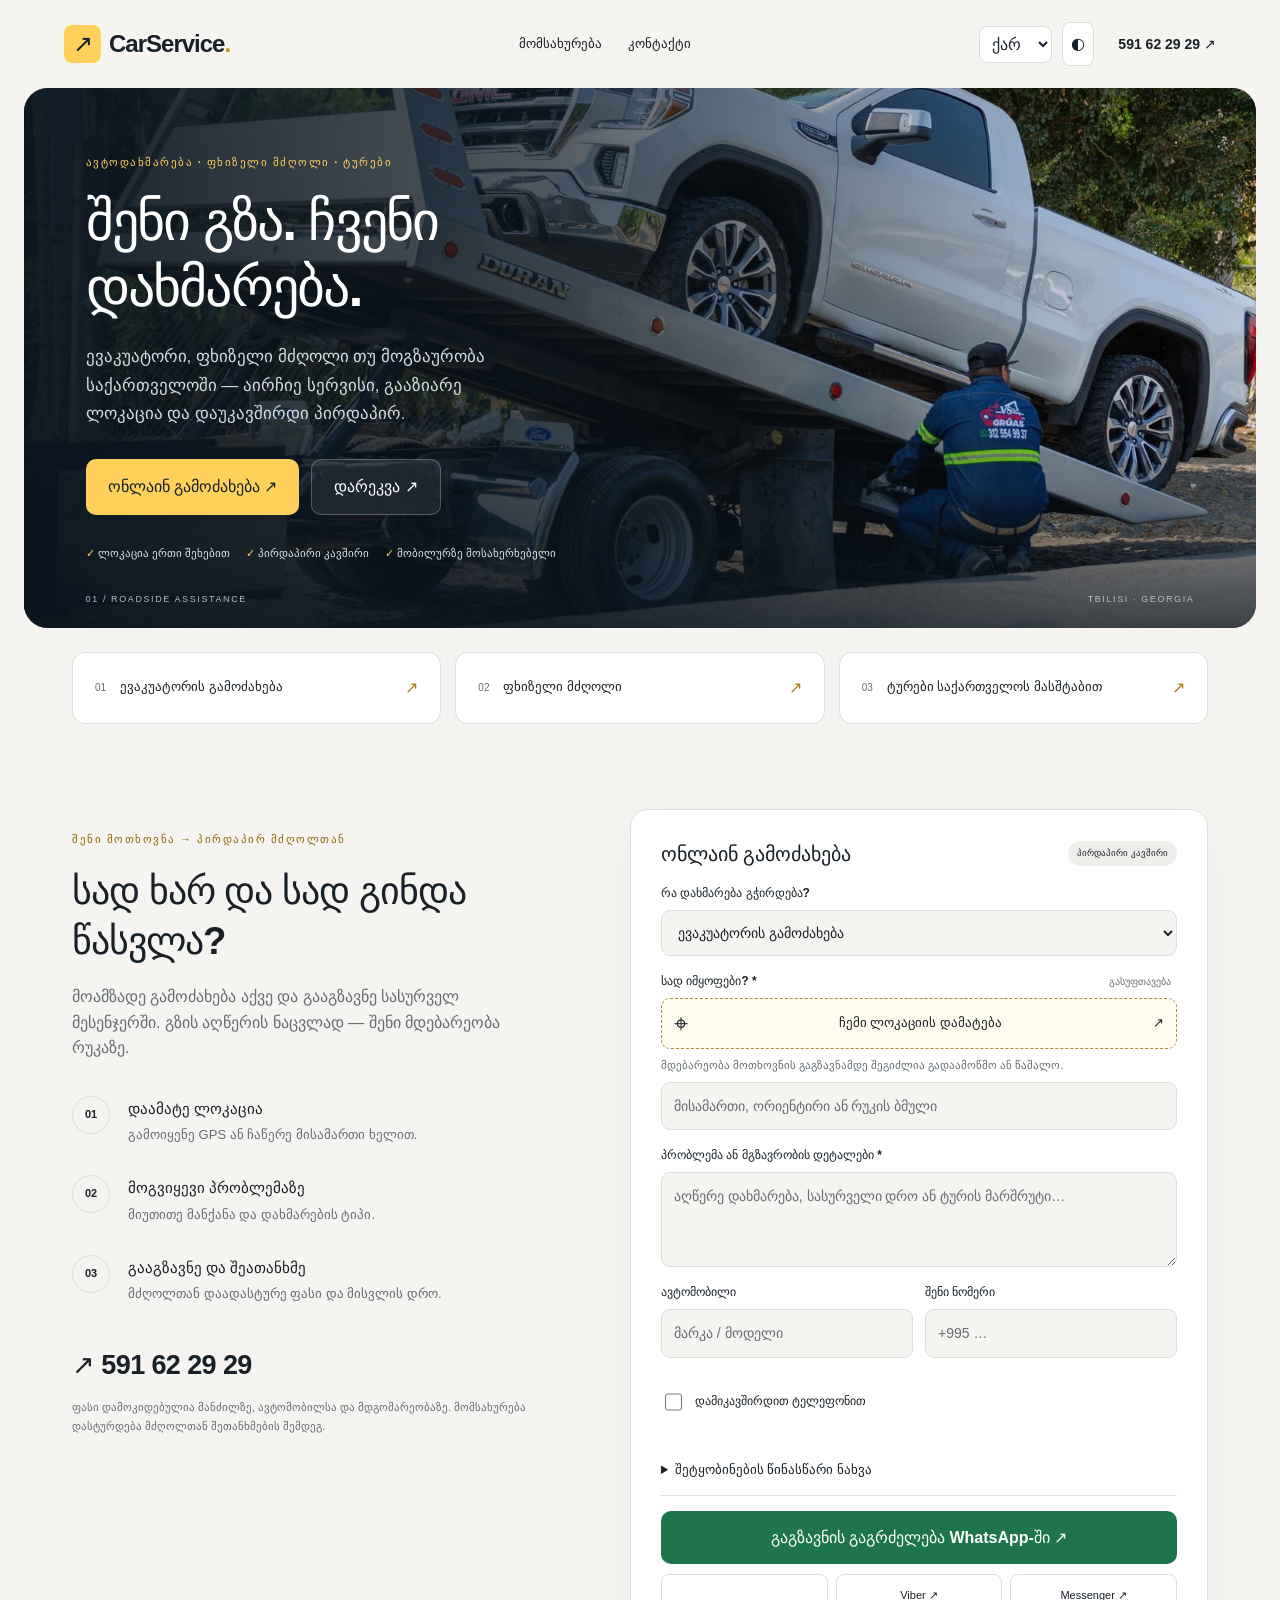
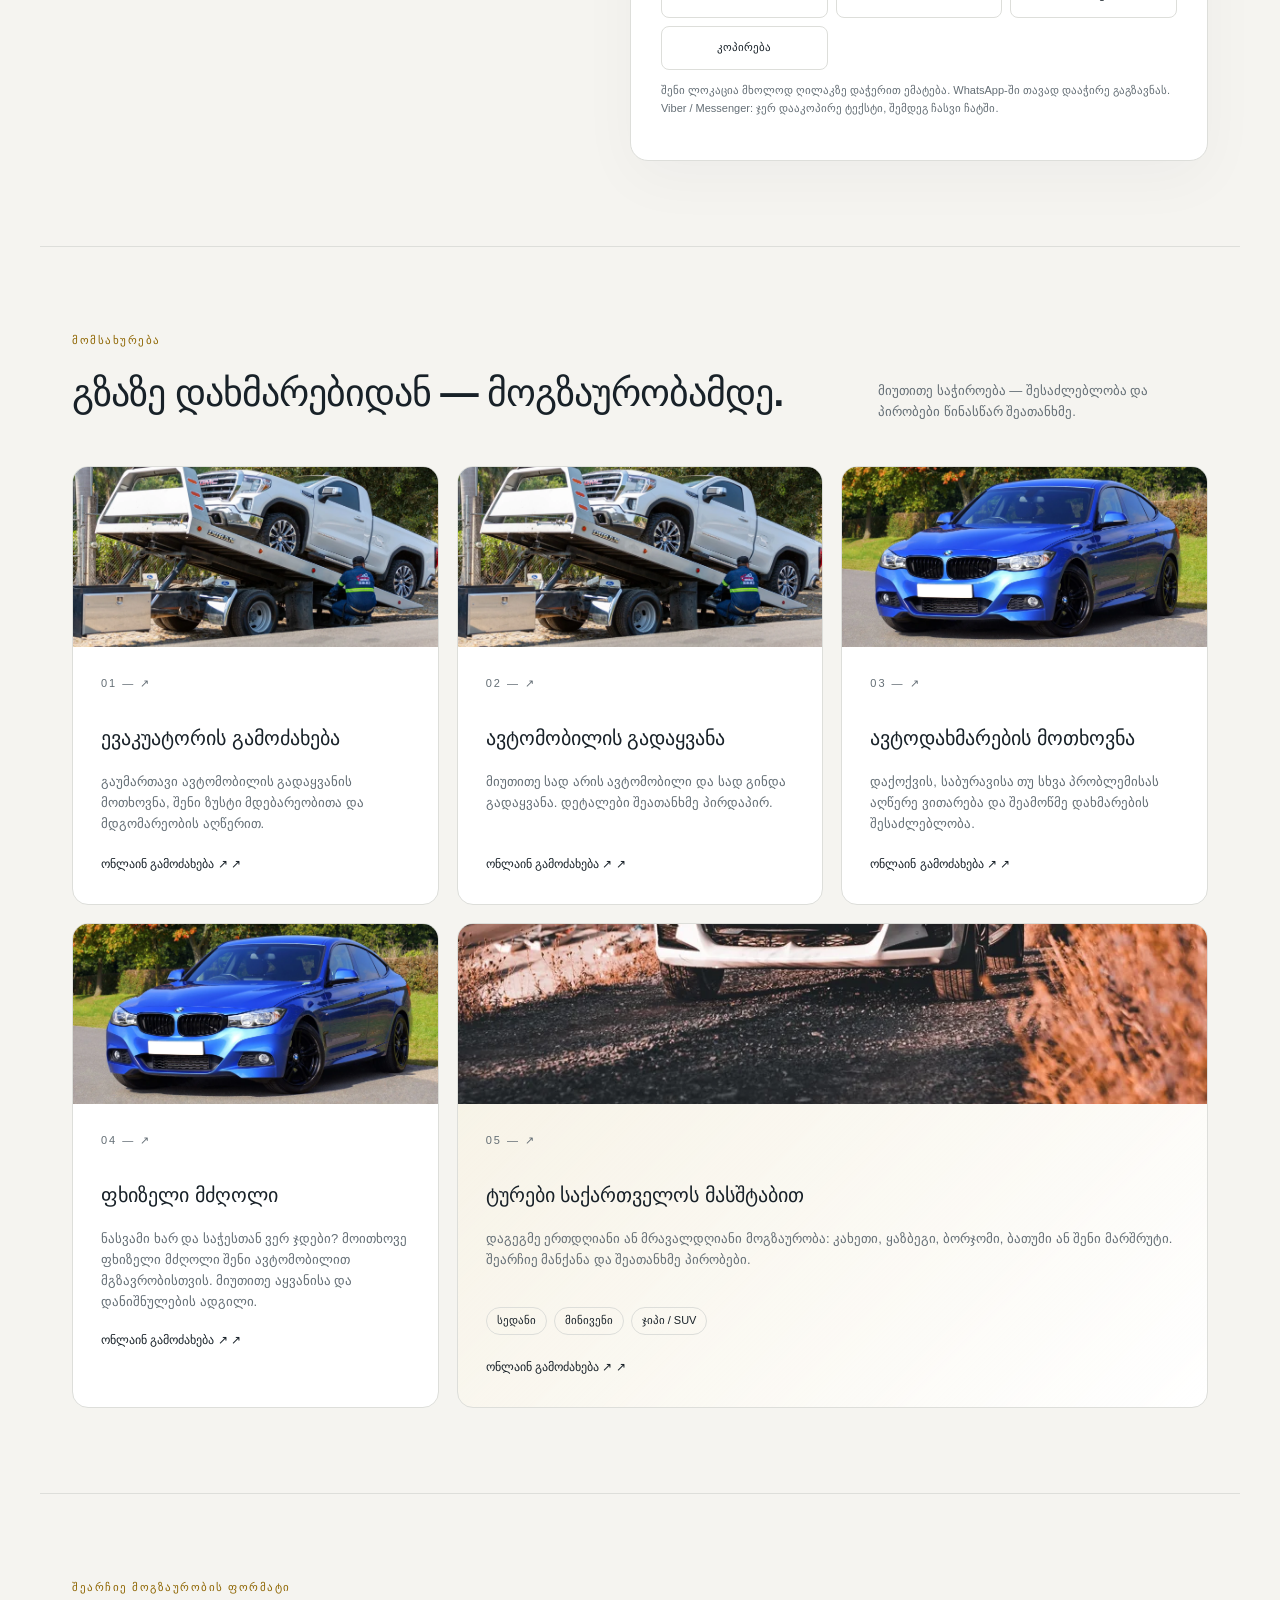
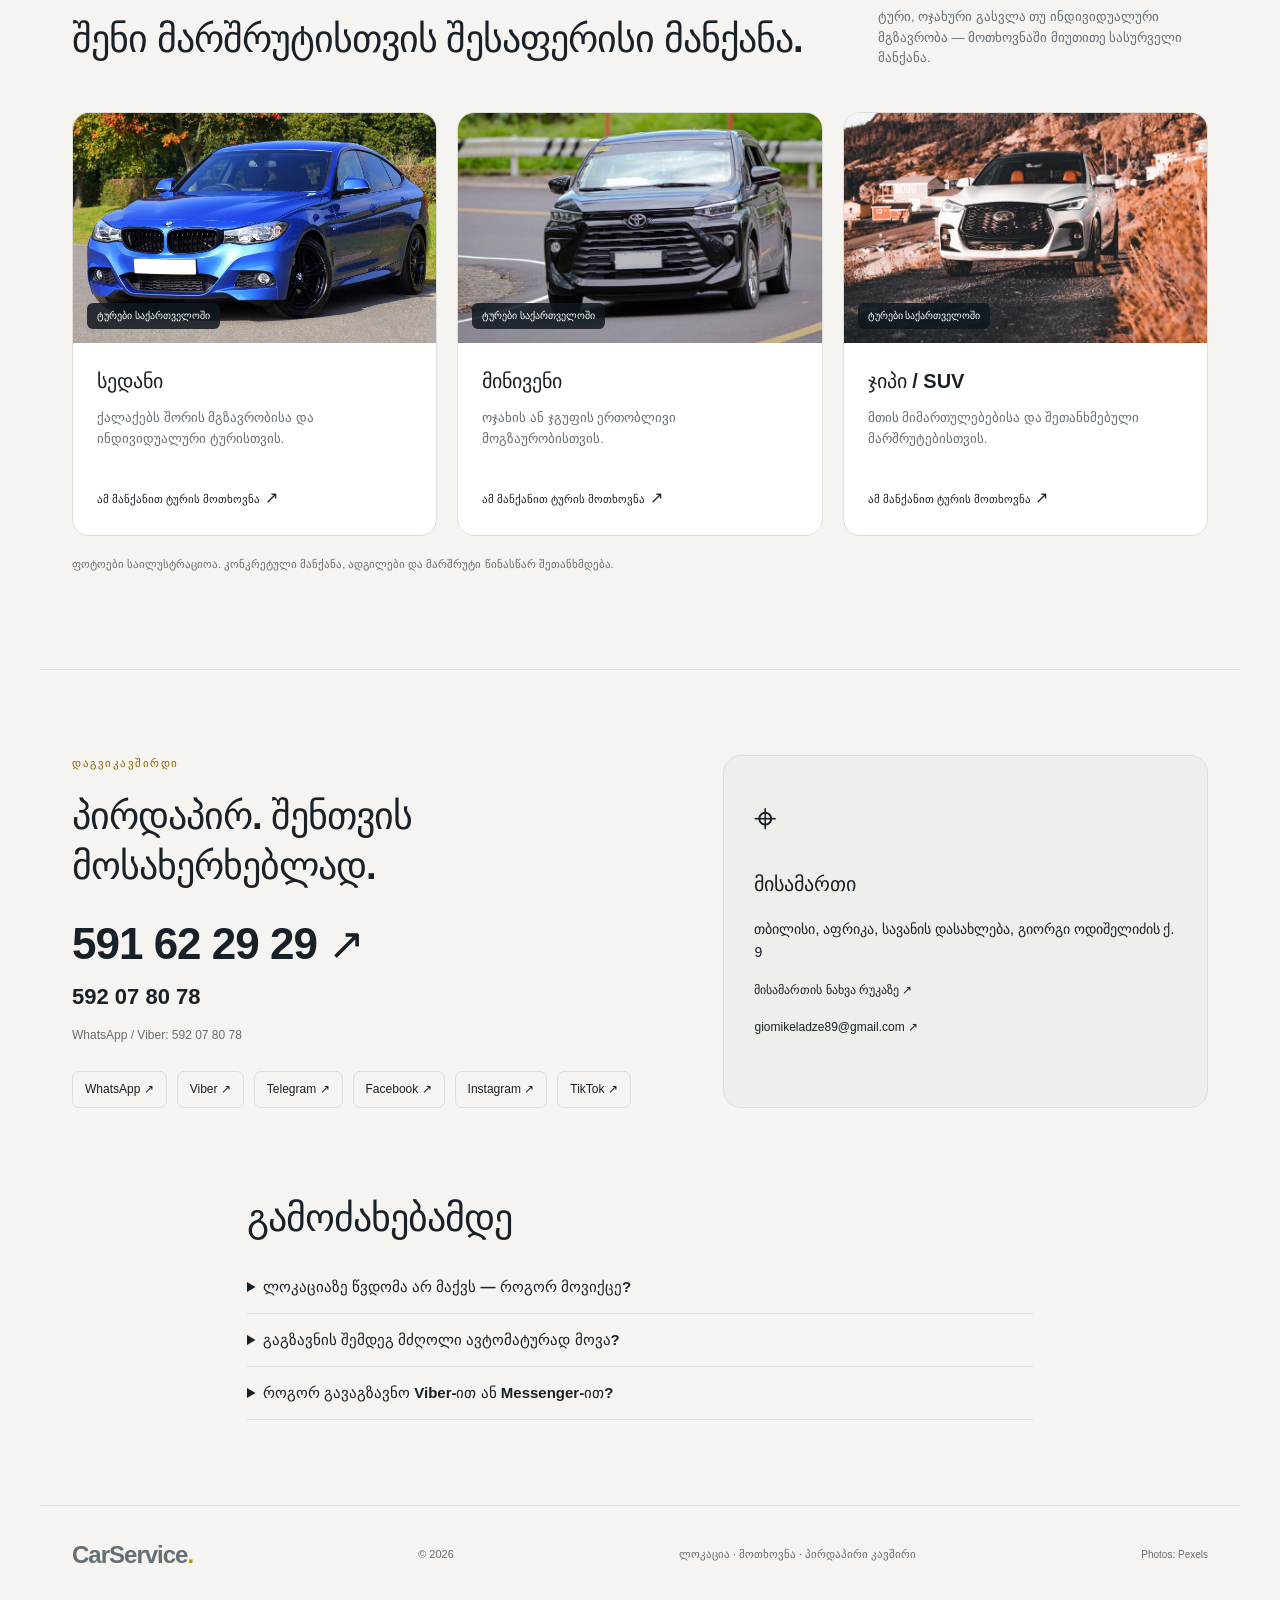
==== commit 8e0c2fa8: "Add second WhatsApp destination to request form" ====
--- a/index.html
+++ b/index.html
@@ -3,7 +3,7 @@
 <body><header class="header"><a class="brand" href="#"><span class="brand-icon">↗</span>CarService<span class="brand-dot">.</span></a><nav><a href="#services" data-t="navServices"></a><a href="#contact" data-t="navContact"></a></nav><div class="controls"><select id="language" aria-label="Language"><option value="ka">ქარ</option><option value="en">ENG</option><option value="ru">РУС</option></select><button id="theme" aria-label="Change theme">◐</button><a class="header-call" href="tel:+995591622929">591 62 29 29 ↗</a></div></header>
 <main><section class="hero"><img class="hero-image" src="assets/tow-real.webp" alt="ავტომობილის რეალური ფოტო ევაკუატორის პლატფორმაზე" fetchpriority="high"><div class="hero-shade"></div><div class="hero-content"><p class="eyebrow" data-t="eyebrow"></p><h1 data-t="headline"></h1><p class="hero-copy" data-t="heroCopy"></p><div class="hero-actions"><a class="button amber" href="#request" data-t="requestCta"></a><a class="button glass" href="tel:+995591622929" data-t="callCta"></a></div><div class="hero-points"><span data-t="point1"></span><span data-t="point2"></span><span data-t="point3"></span></div></div><div class="hero-caption"><span>01 / ROADSIDE ASSISTANCE</span><span>TBILISI · GEORGIA</span></div></section>
 <div class="quick-services" aria-label="Services"><a href="#request" data-service="tow"><span>01</span><strong data-t="tow"></strong><b>↗</b></a><a href="#request" data-service="driver"><span>02</span><strong data-t="driver"></strong><b>↗</b></a><a href="#fleet" ><span>03</span><strong data-t="tour"></strong><b>↗</b></a></div><section class="request-layout section" id="request"><div class="request-intro"><p class="eyebrow" data-t="requestLabel"></p><h2 data-t="requestTitle"></h2><p class="muted" data-t="requestText"></p><ol class="steps"><li><span>01</span><div><strong data-t="step1"></strong><p data-t="step1Text"></p></div></li><li><span>02</span><div><strong data-t="step2"></strong><p data-t="step2Text"></p></div></li><li><span>03</span><div><strong data-t="step3"></strong><p data-t="step3Text"></p></div></li></ol><a class="direct-number" href="tel:+995591622929">↗ 591 62 29 29</a><p class="small muted" data-t="priceNote"></p></div>
-<form class="request-card" id="orderForm"><div class="card-heading"><h3 data-t="formTitle"></h3><span class="pill" data-t="direct"></span></div><label for="service" data-t="serviceLabel"></label><select id="service" name="service"><option value="tow" data-t="tow"></option><option value="battery" data-t="battery"></option><option value="transport" data-t="transport"></option><option value="driver" data-t="driver"></option><option value="tour" data-t="tour"></option><option value="other" data-t="other"></option></select><div class="field-heading"><label for="location" data-t="locationLabel"></label><button type="button" class="text-button" id="clearLocation" data-t="clear"></button></div><button type="button" class="location-button" id="getLocation"><span>⌖</span><span data-t="gps"></span><span>↗</span></button><p id="gpsStatus" role="status" aria-live="polite" class="small muted"></p><input id="location" name="location" maxlength="500" data-placeholder="locationPlaceholder" required><a id="mapPreview" hidden target="_blank" rel="noopener noreferrer" data-t="viewLocation"></a><div id="tripFields" hidden><label for="destination" data-t="destinationLabel"></label><input id="destination" maxlength="300" data-placeholder="destinationPlaceholder"><div id="tourFields" hidden><div class="two-fields"><div><label for="tripDate" data-t="dateLabel"></label><input id="tripDate" type="date"></div><div><label for="passengers" data-t="passengersLabel"></label><input id="passengers" type="number" min="1" max="50" step="1" value="1"></div></div><label for="tourVehicle" data-t="tourVehicleLabel"></label><select id="tourVehicle"><option value="sedan" data-t="sedan"></option><option value="minivan" data-t="minivan"></option><option value="suv" data-t="suv"></option></select><p class="small muted" data-t="capacityNote"></p></div></div><label for="problem" data-t="problemLabel"></label><textarea id="problem" name="problem" rows="3" maxlength="1200" data-placeholder="problemPlaceholder" required></textarea><div class="two-fields"><div><label for="vehicle" data-t="vehicleLabel"></label><input id="vehicle" maxlength="100" data-placeholder="vehiclePlaceholder"></div><div><label for="phone" data-t="phoneLabel"></label><input id="phone" type="tel" autocomplete="tel" maxlength="30" data-placeholder="phonePlaceholder"></div></div><label class="checkbox"><input id="callback" type="checkbox"><span data-t="callback"></span></label><details><summary data-t="preview"></summary><pre id="messagePreview"></pre></details><button class="button whatsapp" type="submit" data-t="sendWhatsapp"></button><div class="alternative-actions"><button type="button" id="sendViber">Viber ↗</button><button type="button" id="sendMessenger">Messenger ↗</button><button type="button" id="copyRequest" data-t="copy"></button></div><p class="small muted" data-t="sendNote"></p><p class="feedback" id="sendStatus" role="status" aria-live="polite"></p><textarea id="manualCopy" readonly hidden aria-label="Request text to copy"></textarea></form></section>
+<form class="request-card" id="orderForm"><div class="card-heading"><h3 data-t="formTitle"></h3><span class="pill" data-t="direct"></span></div><label for="service" data-t="serviceLabel"></label><select id="service" name="service"><option value="tow" data-t="tow"></option><option value="battery" data-t="battery"></option><option value="transport" data-t="transport"></option><option value="driver" data-t="driver"></option><option value="tour" data-t="tour"></option><option value="other" data-t="other"></option></select><div class="field-heading"><label for="location" data-t="locationLabel"></label><button type="button" class="text-button" id="clearLocation" data-t="clear"></button></div><button type="button" class="location-button" id="getLocation"><span>⌖</span><span data-t="gps"></span><span>↗</span></button><p id="gpsStatus" role="status" aria-live="polite" class="small muted"></p><input id="location" name="location" maxlength="500" data-placeholder="locationPlaceholder" required><a id="mapPreview" hidden target="_blank" rel="noopener noreferrer" data-t="viewLocation"></a><div id="tripFields" hidden><label for="destination" data-t="destinationLabel"></label><input id="destination" maxlength="300" data-placeholder="destinationPlaceholder"><div id="tourFields" hidden><div class="two-fields"><div><label for="tripDate" data-t="dateLabel"></label><input id="tripDate" type="date"></div><div><label for="passengers" data-t="passengersLabel"></label><input id="passengers" type="number" min="1" max="50" step="1" value="1"></div></div><label for="tourVehicle" data-t="tourVehicleLabel"></label><select id="tourVehicle"><option value="sedan" data-t="sedan"></option><option value="minivan" data-t="minivan"></option><option value="suv" data-t="suv"></option></select><p class="small muted" data-t="capacityNote"></p></div></div><label for="problem" data-t="problemLabel"></label><textarea id="problem" name="problem" rows="3" maxlength="1200" data-placeholder="problemPlaceholder" required></textarea><div class="two-fields"><div><label for="vehicle" data-t="vehicleLabel"></label><input id="vehicle" maxlength="100" data-placeholder="vehiclePlaceholder"></div><div><label for="phone" data-t="phoneLabel"></label><input id="phone" type="tel" autocomplete="tel" maxlength="30" data-placeholder="phonePlaceholder"></div></div><label class="checkbox"><input id="callback" type="checkbox"><span data-t="callback"></span></label><details><summary data-t="preview"></summary><pre id="messagePreview"></pre></details><button class="button whatsapp" type="submit" data-t="sendWhatsapp"></button><div class="alternative-actions"><button type="button" id="sendWhatsappSecond" data-t="sendWhatsappSecond"></button><button type="button" id="sendViber">Viber ↗</button><button type="button" id="sendMessenger">Messenger ↗</button><button type="button" id="copyRequest" data-t="copy"></button></div><p class="small muted" data-t="sendNote"></p><p class="feedback" id="sendStatus" role="status" aria-live="polite"></p><textarea id="manualCopy" readonly hidden aria-label="Request text to copy"></textarea></form></section>
 <section class="section services-section" id="services"><div class="section-heading"><div><p class="eyebrow" data-t="servicesLabel"></p><h2 data-t="servicesTitle"></h2></div><p class="muted" data-t="servicesNote"></p></div><div class="service-grid"><a href="#request" class="service-card" data-service="tow"><img class="service-photo" src="assets/tow-real.webp" alt="ევაკუატორი" loading="lazy" width="640" height="400"><span class="service-number">01 — ↗</span><h3 data-t="tow"></h3><p data-t="towText"></p><span class="service-link" data-t="requestCta"></span></a><a href="#request" class="service-card" data-service="transport"><img class="service-photo" src="assets/tow-real.webp" alt="ავტომობილის ტრანსპორტირება" loading="lazy" width="640" height="400"><span class="service-number">02 — ↗</span><h3 data-t="transport"></h3><p data-t="transportText"></p><span class="service-link" data-t="requestCta"></span></a><a href="#request" class="service-card" data-service="battery"><img class="service-photo" src="assets/sedan.webp" alt="ავტომობილი" loading="lazy" width="640" height="400"><span class="service-number">03 — ↗</span><h3 data-t="battery"></h3><p data-t="batteryText"></p><span class="service-link" data-t="requestCta"></span></a><a href="#request" class="service-card" data-service="driver"><img class="service-photo" src="assets/sedan.webp" alt="სედანი" loading="lazy" width="640" height="400"><span class="service-number">04 — ↗</span><h3 data-t="driver"></h3><p data-t="driverText"></p><span class="service-link" data-t="requestCta"></span></a><a href="#request" class="service-card tour-card" data-service="tour"><img class="service-photo" src="assets/suv.webp" alt="ჯიპი მთის გზაზე" loading="lazy" width="640" height="400"><span class="service-number">05 — ↗</span><h3 data-t="tour"></h3><p data-t="tourText"></p><div class="vehicle-tags"><span data-t="sedan"></span><span data-t="minivan"></span><span data-t="suv"></span></div><span class="service-link" data-t="requestCta"></span></a></div></section>
 <section class="section fleet-section" id="fleet"><div class="section-heading"><div><p class="eyebrow" data-t="fleetKicker"></p><h2 data-t="fleetTitle"></h2></div><p class="muted" data-t="fleetNote"></p></div><div class="fleet-grid"><a href="#request" class="fleet-card" data-service="tour" data-vehicle="sedan"><div class="fleet-image"><img src="assets/sedan.webp" alt="sedan" width="640" height="440" loading="lazy"><span data-t="tourBadge"></span></div><div class="fleet-body"><h3 data-t="sedan"></h3><p data-t="sedanUse"></p><span data-t="chooseVehicle"></span> ↗</div></a><a href="#request" class="fleet-card" data-service="tour" data-vehicle="minivan"><div class="fleet-image"><img src="assets/minivan.webp" alt="minivan" width="640" height="440" loading="lazy"><span data-t="tourBadge"></span></div><div class="fleet-body"><h3 data-t="minivan"></h3><p data-t="minivanUse"></p><span data-t="chooseVehicle"></span> ↗</div></a><a href="#request" class="fleet-card" data-service="tour" data-vehicle="suv"><div class="fleet-image"><img src="assets/suv.webp" alt="suv" width="640" height="440" loading="lazy"><span data-t="tourBadge"></span></div><div class="fleet-body"><h3 data-t="suv"></h3><p data-t="suvUse"></p><span data-t="chooseVehicle"></span> ↗</div></a></div><p class="photo-note" data-t="photoNote"></p></section><section class="section contact-section" id="contact"><div><p class="eyebrow" data-t="contactLabel"></p><h2 data-t="contactTitle"></h2><a class="contact-phone" href="tel:+995591622929">591 62 29 29 ↗</a><a class="secondary-phone" href="tel:+995592078078">592 07 80 78</a><p class="muted" data-t="messengerNumber"></p><div class="social-links"><a href="https://wa.me/995592078078" target="_blank" rel="noopener noreferrer">WhatsApp ↗</a><a href="viber://chat?number=%2B995592078078">Viber ↗</a><a href="https://t.me/miqelius88" target="_blank" rel="noopener noreferrer">Telegram ↗</a><a href="https://www.facebook.com/miqelius88" target="_blank" rel="noopener noreferrer">Facebook ↗</a><a href="https://www.instagram.com/miqelius88/" target="_blank" rel="noopener noreferrer">Instagram ↗</a><a href="https://www.tiktok.com/@miqelius88" target="_blank" rel="noopener noreferrer">TikTok ↗</a></div></div><div class="address-card"><span class="map-symbol">⌖</span><h3 data-t="addressLabel"></h3><p data-t="address"></p><a href="https://maps.app.goo.gl/8avL43wK4RTaLk4e8" target="_blank" rel="noopener noreferrer" class="map-link" data-t="map"></a><a href="mailto:giomikeladze89@gmail.com">giomikeladze89@gmail.com ↗</a></div></section>
 <section class="section faq"><h2 data-t="faqTitle"></h2><details><summary data-t="faq1"></summary><p data-t="answer1"></p></details><details><summary data-t="faq2"></summary><p data-t="answer2"></p></details><details><summary data-t="faq3"></summary><p data-t="answer3"></p></details></section></main>
--- a/style.css
+++ b/style.css
@@ -3,3 +3,48 @@
 [hidden]{display:none!important}.vehicle-tags{display:flex;flex-wrap:wrap;gap:7px;margin:0 0 18px}.vehicle-tags span{font-size:11px;border:1px solid var(--line);border-radius:30px;padding:4px 10px}.tour-card{grid-column:span 2;background:linear-gradient(135deg,#ffd05a16,var(--card))}#tripFields{padding:0 0 16px;border-bottom:1px solid var(--line);margin-top:8px}@media(max-width:680px){.tour-card{grid-column:auto}}
 
 .quick-services{max-width:1136px;margin:24px auto 0;display:grid;grid-template-columns:repeat(3,1fr);gap:14px;padding:0 0}.quick-services a{display:flex;align-items:center;gap:14px;border:1px solid var(--line);background:var(--card);padding:22px;border-radius:13px}.quick-services span{color:var(--muted);font-size:10px}.quick-services strong{font-size:13px}.quick-services b{margin-left:auto;color:#a87b17}.service-card{overflow:hidden}.service-photo{width:calc(100% + 56px);max-width:none;height:180px;object-fit:cover;display:block;margin:-28px -28px 22px}.tour-card .service-photo{object-position:50% 62%}.fleet-section{border-top:1px solid var(--line)}.fleet-grid{display:grid;grid-template-columns:repeat(3,1fr);gap:20px}.fleet-card{background:var(--card);border:1px solid var(--line);border-radius:17px;overflow:hidden;transition:transform .2s}.fleet-card:hover{transform:translateY(-4px)}.fleet-image{position:relative;height:230px;overflow:hidden}.fleet-image img{width:100%;height:100%;object-fit:cover}.fleet-image span{position:absolute;bottom:14px;left:14px;background:#101820d9;color:white;padding:5px 10px;border-radius:6px;font-size:10px}.fleet-body{padding:24px}.fleet-body h3{margin:0 0 10px}.fleet-body p{color:var(--muted);font-size:13px;min-height:64px}.fleet-body>span{font-size:11px;font-weight:750}.photo-note{font-size:11px;color:var(--muted);margin-top:20px}.photo-credit{font-size:10px}.hero-image{object-position:center 55%}.hero-shade{background:linear-gradient(90deg,rgba(9,20,30,.95),rgba(9,20,30,.7) 43%,rgba(9,20,30,.08) 85%),linear-gradient(0deg,rgba(9,20,30,.7),transparent 40%)}@media(max-width:1200px){.quick-services{margin:24px 32px 0}}@media(max-width:950px){.service-photo{width:calc(100% + 40px);margin:-20px -20px 20px}.fleet-image{height:190px}.fleet-body{padding:18px}}@media(max-width:680px){.quick-services{margin:16px 20px 0;grid-template-columns:1fr;gap:8px}.quick-services a{padding:15px}.fleet-grid{grid-template-columns:1fr}.fleet-image{height:245px}.fleet-body p{min-height:0}.hero-image{object-position:60% center}.hero-shade{background:linear-gradient(180deg,rgba(9,20,30,.95),rgba(9,20,30,.8) 48%,rgba(9,20,30,.12) 85%,rgba(9,20,30,.6))}.service-photo{height:210px}}
+
+
+/* 2026 customer-ready refinement: faster scanning, stronger CTAs and mobile form UX */
+:root{--radius:18px}
+body{font-synthesis:none}
+.hero{min-height:540px}
+.hero-content{max-width:710px}
+.hero-copy{font-size:clamp(14px,1.45vw,17px);line-height:1.7}
+.hero-actions .button{box-shadow:0 8px 24px #0000001a}
+.hero-actions .button:hover,.whatsapp:hover{filter:brightness(1.06)}
+.quick-services a:hover,.social-links a:hover{border-color:#d09c26}
+.request-card{scroll-margin-top:20px}
+.request-card input,.request-card textarea,.request-card select{min-height:46px}
+.request-card textarea{min-height:95px}
+.request-card input:focus-visible,.request-card textarea:focus-visible,.request-card select:focus-visible{outline:2px solid #d8a82e;outline-offset:1px}
+.location-button:hover{border-color:#bd8b1f;background:#ffd05a2b}
+.service-card:focus-visible,.fleet-card:focus-visible{outline:3px solid #d3a02d;outline-offset:3px}
+.mobile-bar a{min-height:48px;display:grid;place-items:center}
+@media(max-width:680px){
+  .header{gap:8px}
+  .controls{gap:6px}
+  .controls select,.controls button{padding:7px}
+  .hero{min-height:510px}
+  .hero-content{padding:30px 20px 56px}
+  .hero h1{font-size:clamp(30px,8.5vw,39px);line-height:1.14}
+  .hero-copy{line-height:1.55;margin:10px 0 0}
+  .hero-points{margin-top:17px}
+  .hero-caption{bottom:16px}
+  .quick-services{margin-top:12px}
+  .quick-services a{min-height:54px}
+  .request-layout{gap:18px}
+  .steps{display:none}
+  .request-intro .direct-number{font-size:23px}
+  .request-card{padding:20px 16px}
+  .service-photo{height:185px}
+  .two-fields{grid-template-columns:1fr}
+  .alternative-actions{grid-template-columns:repeat(3,minmax(0,1fr))}
+  .alternative-actions button{overflow-wrap:anywhere}
+}
+@media(max-width:380px){
+  .header .brand{font-size:18px}
+  .hero-actions{display:grid;grid-template-columns:1fr 1fr}
+  .hero-actions .button{padding:12px 7px}
+  .hero-points span:last-child{display:none}
+}
